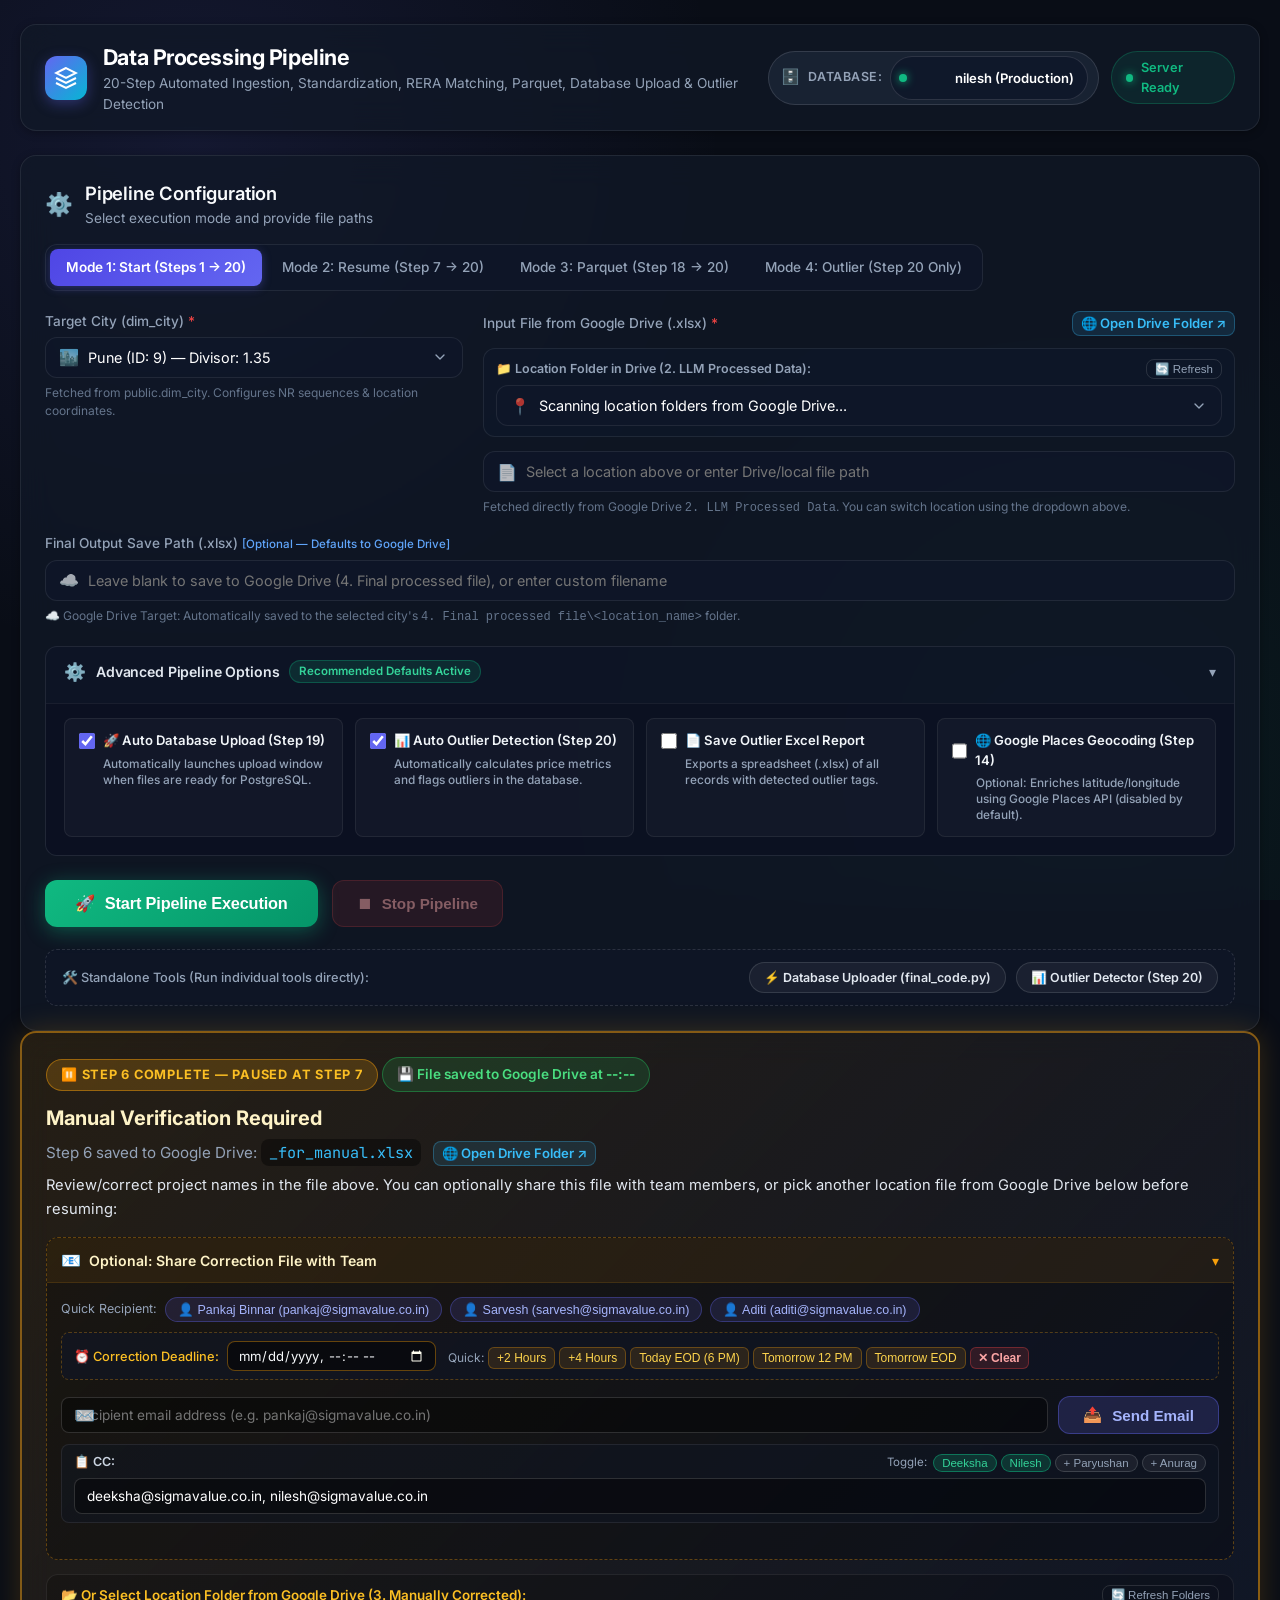
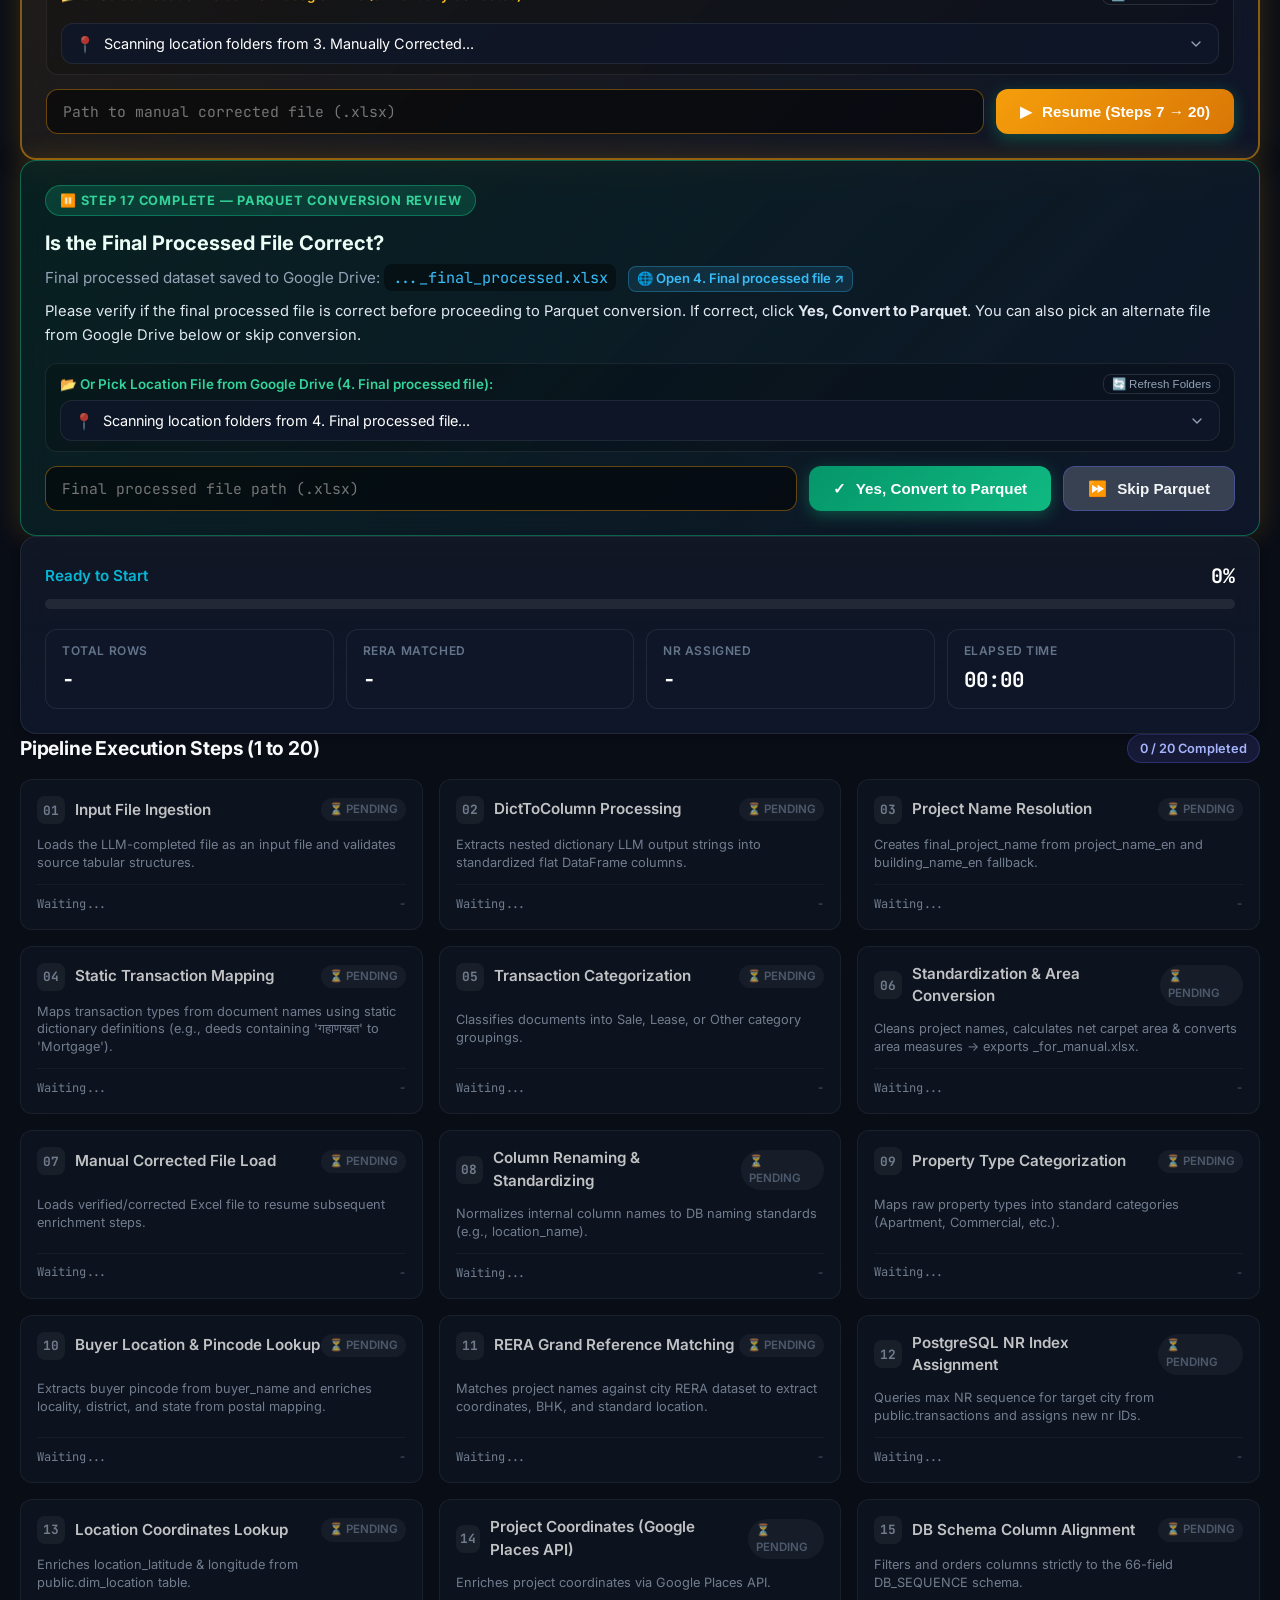
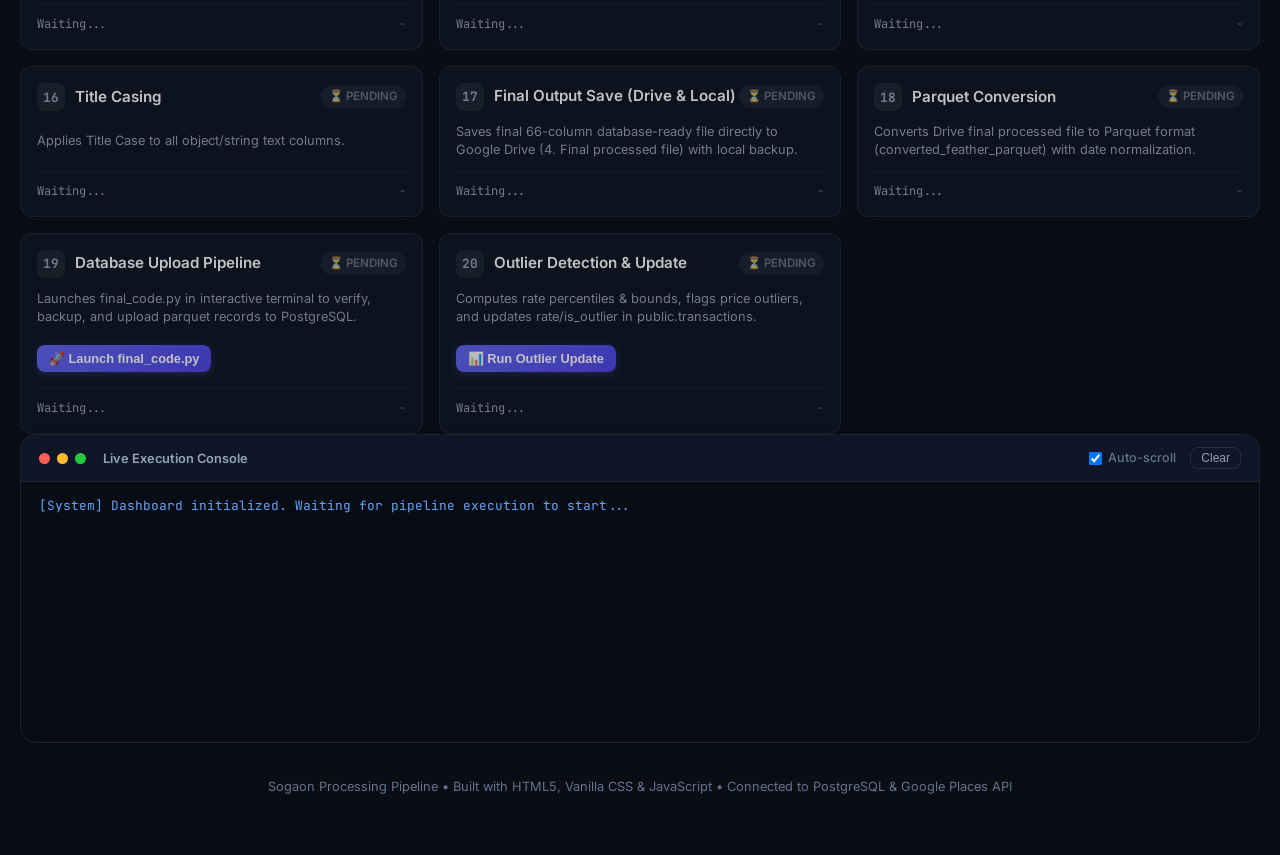
==== Processing/web/index.html @ 8910aebf "updated on 06-10-2026" ====
<!DOCTYPE html>
<html lang="en">

<head>
  <meta charset="UTF-8">
  <meta name="viewport" content="width=device-width, initial-scale=1.0">
  <title>Data Processing Pipeline Dashboard | Sogaon Real Estate</title>
  <link rel="preconnect" href="https://fonts.googleapis.com">
  <link rel="preconnect" href="https://fonts.gstatic.com" crossorigin>
  <link
    href="https://fonts.googleapis.com/css2?family=Inter:wght@300;400;500;600;700;800&family=JetBrains+Mono:wght@400;500;600&display=swap"
    rel="stylesheet">
  <link rel="stylesheet" href="style.css">
</head>

<body>
  <div class="app-container">
    <!-- TOP HEADER -->
    <header class="app-header">
      <div class="header-brand">
        <div class="brand-logo">
          <svg width="24" height="24" viewBox="0 0 24 24" fill="none" stroke="currentColor" stroke-width="2">
            <polygon points="12 2 2 7 12 12 22 7 12 2"></polygon>
            <polyline points="2 17 12 22 22 17"></polyline>
            <polyline points="2 12 12 17 22 12"></polyline>
          </svg>
        </div>
        <div>
          <h1 class="brand-title">Data Processing Pipeline</h1>
          <p class="brand-subtitle">20-Step Automated Ingestion, Standardization, RERA Matching, Parquet, Database
            Upload & Outlier Detection</p>
        </div>
      </div>
      <div class="header-status">
        <div class="db-selector-card" id="db-selector-wrapper">
          <span class="db-icon">🗄️</span>
          <label for="db-select" class="db-label">Database:</label>
          <div class="db-select-pill">
            <span class="db-status-dot prod" id="db-dot"></span>
            <select id="db-select" class="db-dropdown" title="Select PostgreSQL Target Database">
              <option value="nilesh" selected>nilesh (Production)</option>
              <option value="test">test (Staging)</option>
              <option value="__custom__">+ Custom Database...</option>
            </select>
          </div>
        </div>
        <div class="status-indicator online" id="server-status">
          <span class="status-dot"></span>
          <span class="status-text">Server Ready</span>
        </div>
      </div>
    </header>

    <!-- MAIN DASHBOARD CONTENT -->
    <main class="dashboard-main">
      <!-- CONFIGURATION SECTION -->
      <section class="card config-card">
        <div class="card-header">
          <div class="card-title-group">
            <span class="card-icon">⚙️</span>
            <div>
              <h2 class="card-title">Pipeline Configuration</h2>
              <p class="card-desc">Select execution mode and provide file paths</p>
            </div>
          </div>
          <div class="mode-switch-group">
            <label class="mode-pill active" id="mode1-label">
              <input type="radio" name="pipeline-mode" value="1" checked id="mode1-radio">
              <span>Mode 1: Start (Steps 1 → 20)</span>
            </label>
            <label class="mode-pill" id="mode2-label">
              <input type="radio" name="pipeline-mode" value="2" id="mode2-radio">
              <span>Mode 2: Resume (Step 7 → 20)</span>
            </label>
            <label class="mode-pill" id="mode3-label">
              <input type="radio" name="pipeline-mode" value="3" id="mode3-radio">
              <span>Mode 3: Parquet (Step 18 → 20)</span>
            </label>
            <label class="mode-pill" id="mode4-label">
              <input type="radio" name="pipeline-mode" value="4" id="mode4-radio">
              <span>Mode 4: Outlier (Step 20 Only)</span>
            </label>
          </div>
        </div>

        <form id="pipeline-form" class="config-grid">
          <!-- Target City (dim_city) - Placed on the Left Side -->
          <div class="form-group" id="target-city-group">
            <div class="label-with-badge">
              <label for="city-id">Target City (dim_city) <span class="req">*</span></label>
              <span class="badge-autodetect hidden" id="city-detect-badge">✨ Auto-detected</span>
            </div>
            <div class="input-with-icon">
              <span class="input-icon">🏙️</span>
              <select id="city-id" required>
                <optgroup label="Supported Cities (Google Drive & Custom Divisors)">
                  <option value="9" selected>Pune (ID: 9) — Divisor: 1.35</option>
                  <option value="8">Mumbai (ID: 8) — Divisor: 1.45</option>
                  <option value="12">Thane (ID: 12) — Divisor: 1.40</option>
                </optgroup>
                <optgroup label="Other Database Cities (dim_city)">
                  <option value="15">Dubai (ID: 15)</option>
                  <option value="2">Ahmedabad (ID: 2)</option>
                  <option value="3">Banglore (ID: 3)</option>
                  <option value="6">Hyderabad (ID: 6)</option>
                  <option value="5">Ghaziabad (ID: 5)</option>
                  <option value="7">Medchal_Malkajgiri (ID: 7)</option>
                  <option value="10">Rangareddy (ID: 10)</option>
                  <option value="11">Sangareddy (ID: 11)</option>
                  <option value="13">Yadadri_Bhuvanagiri (ID: 13)</option>
                  <option value="1">Abu_Dhabi (ID: 1)</option>
                </optgroup>
              </select>
            </div>
            <small class="form-hint">Fetched from public.dim_city. Configures NR sequences & location
              coordinates.</small>
          </div>

          <!-- Mode 1 Input -->
          <div class="form-group" id="input-file-group">
            <div class="label-with-badge">
              <label for="input-file-path">Input File from Google Drive (.xlsx) <span class="req">*</span></label>
              <a href="https://drive.google.com/drive/folders/1i-dPwAQce86kR552YF03XcvLHsOoDjb-?usp=drive_link"
                target="_blank" class="drive-external-link" title="Open Google Drive Folder">🌐 Open Drive Folder ↗</a>
            </div>

            <!-- Quick pick location from Drive -->
            <div class="drive-picker-container" id="input-drive-picker-container">
              <div class="drive-picker-header">
                <span class="picker-label">📁 Location Folder in Drive (2. LLM Processed Data):</span>
                <button type="button" class="picker-refresh-btn" id="btn-refresh-input-locs"
                  title="Refresh Drive Folders">🔄 Refresh</button>
              </div>
              <div class="input-with-icon">
                <span class="input-icon">📍</span>
                <select id="drive-input-location-select">
                  <option value="" disabled selected>Scanning location folders from Google Drive...</option>
                </select>
              </div>
            </div>

            <div class="input-with-icon" style="margin-top: 8px;">
              <span class="input-icon">📄</span>
              <input type="text" id="input-file-path"
                placeholder="Select a location above or enter Drive/local file path" required autocomplete="off">
            </div>
            <small class="form-hint">Fetched directly from Google Drive <code>2. LLM Processed Data</code>. You can
              switch location using the dropdown above.</small>
          </div>

          <!-- DUBAI WORKFLOW CARD (Visible when Dubai [ID: 15] is selected) -->
          <div class="form-group full-width hidden" id="dubai-workflow-card"
            style="background: rgba(14, 165, 233, 0.08); border: 1px solid rgba(14, 165, 233, 0.3); border-radius: var(--radius-md); padding: 18px 20px;">
            <div
              style="display: flex; justify-content: space-between; align-items: flex-start; flex-wrap: wrap; gap: 10px; margin-bottom: 14px;">
              <div>
                <h3
                  style="font-size: 1.05rem; font-weight: 700; color: #38bdf8; display: flex; align-items: center; gap: 8px; margin-bottom: 4px;">
                  <span>🏙️</span> Dubai Land Department (DLD) 2-Step Workflow
                </h3>
                <p style="font-size: 0.84rem; color: #94a3b8; line-height: 1.45;">
                  Automates transaction scraping from the Dubai Land Department open portal followed by end-to-end
                  processing & coordinate enrichment.
                </p>
              </div>
              <a href="https://drive.google.com/drive/folders/1q-rgFMUS5gyZq9ngoIozgzDwb-cSguim?usp=drive_link"
                target="_blank" class="drive-external-link"
                style="font-size: 0.8rem; padding: 6px 12px; background: rgba(14, 165, 233, 0.18);"
                title="Open Dubai Google Drive">
                🌐 Open Dubai Drive Folder ↗
              </a>
            </div>

            <!-- Dubai 2-Step Execution Options -->
            <div
              style="display: grid; grid-template-columns: repeat(auto-fit, minmax(280px, 1fr)); gap: 14px; margin-bottom: 10px;">
              <!-- Step 1 Config Box -->
              <div
                style="background: rgba(15, 23, 42, 0.7); border: 1px solid rgba(56, 189, 248, 0.25); border-radius: var(--radius-sm); padding: 14px;">
                <div style="display: flex; justify-content: space-between; align-items: center; margin-bottom: 10px;">
                  <span style="font-weight: 600; color: #e0f2fe; font-size: 0.9rem;">📥 Step 1: Scraping
                    (dubai_scraper.py)</span>
                  <label class="checkbox-pill" style="padding: 2px 8px; font-size: 0.75rem;">
                    <input type="checkbox" id="dubai-run-scraping" checked>
                    <span>Enable</span>
                  </label>
                </div>
                <div style="display: grid; grid-template-columns: 1fr 1fr; gap: 10px;">
                  <div>
                    <label style="font-size: 0.78rem; color: #94a3b8; margin-bottom: 4px; display: block;">From
                      Date:</label>
                    <input type="text" id="dubai-from-date" placeholder="DD/MM/YYYY"
                      style="padding: 8px 10px; font-size: 0.84rem; background: rgba(30, 41, 59, 0.9); border: 1px solid #334155; border-radius: 4px; color: #fff; width: 100%;">
                    <small style="font-size: 0.7rem; color: #38bdf8;">Auto-detected from DB</small>
                  </div>
                  <div>
                    <label style="font-size: 0.78rem; color: #94a3b8; margin-bottom: 4px; display: block;">To
                      Date:</label>
                    <input type="text" id="dubai-to-date" placeholder="DD/MM/YYYY"
                      style="padding: 8px 10px; font-size: 0.84rem; background: rgba(30, 41, 59, 0.9); border: 1px solid #334155; border-radius: 4px; color: #fff; width: 100%;">
                    <small style="font-size: 0.7rem; color: #94a3b8;">Defaults to Yesterday</small>
                  </div>
                </div>
                <small style="display: block; margin-top: 8px; font-size: 0.75rem; color: #64748b;">
                  Uploads raw CSV directly to <code>1. Download Files(Row)</code>
                </small>
              </div>

              <!-- Step 2 Config Box -->
              <div
                style="background: rgba(15, 23, 42, 0.7); border: 1px solid rgba(56, 189, 248, 0.25); border-radius: var(--radius-sm); padding: 14px;">
                <div style="display: flex; justify-content: space-between; align-items: center; margin-bottom: 10px;">
                  <span style="font-weight: 600; color: #e0f2fe; font-size: 0.9rem;">⚙️ Step 2: Processing
                    (dld_pipeline.py)</span>
                  <label class="checkbox-pill" style="padding: 2px 8px; font-size: 0.75rem;">
                    <input type="checkbox" id="dubai-run-processing" checked>
                    <span>Enable</span>
                  </label>
                </div>
                <div>
                  <label style="font-size: 0.78rem; color: #94a3b8; margin-bottom: 4px; display: block;">Raw CSV Input
                    File:</label>
                  <input type="text" id="dubai-custom-csv" placeholder="[Auto: latest file in 1. Download Files(Row)]"
                    style="padding: 8px 10px; font-size: 0.84rem; background: rgba(30, 41, 59, 0.9); border: 1px solid #334155; border-radius: 4px; color: #fff; width: 100%;">
                </div>
                <div
                  style="display: flex; justify-content: space-between; align-items: center; margin-top: 8px; flex-wrap: wrap; gap: 6px;">
                  <small style="font-size: 0.75rem; color: #64748b;">
                    Saves processed Excel to <code>2.Processed Files</code>
                  </small>
                  <label class="checkbox-pill" style="padding: 2px 8px; font-size: 0.72rem;"
                    title="Query Google Places API for missing project coordinates">
                    <input type="checkbox" id="dubai-include-geocoding" checked>
                    <span>📍 Google Places Coordinates</span>
                  </label>
                </div>
              </div>
            </div>

            <!-- Dubai Quick Parquet Mode Switch Banner -->
            <div style="background: rgba(56, 189, 248, 0.1); border: 1px dashed rgba(56, 189, 248, 0.4); border-radius: var(--radius-sm); padding: 10px 14px; margin-top: 10px; display: flex; justify-content: space-between; align-items: center; flex-wrap: wrap; gap: 8px;">
              <span style="font-size: 0.8rem; color: #bae6fd;">
                ⚡ Already have a processed Excel file in <code>2.Processed Files</code>? Convert directly to Parquet:
              </span>
              <button type="button" id="btn-dubai-quick-parquet" style="background: linear-gradient(135deg, #0284c7, #0369a1); border: none; color: #fff; font-size: 0.78rem; font-weight: 600; padding: 5px 12px; border-radius: 4px; cursor: pointer;">
                ⚡ Switch to Mode 3: Parquet Conversion
              </button>
            </div>
          </div>

          <!-- Mode 2 Input (Hidden initially) -->
          <div class="form-group hidden" id="manual-file-group">
            <div class="label-with-badge">
              <label for="manual-file-path">Manual Corrected Excel File (.xlsx) <span class="req">*</span></label>
              <span class="badge-drive" title="Connected to Google Drive Desktop Sync">☁️ Drive Synced (3. Manually
                Corrected)</span>
            </div>

            <!-- Quick pick location from Drive for Mode 2 -->
            <div class="drive-picker-container" id="manual-drive-picker-container">
              <div class="drive-picker-header">
                <span class="picker-label">📁 Pick Location from Google Drive (3. Manually Corrected):</span>
                <button type="button" class="picker-refresh-btn" id="btn-refresh-manual-locs"
                  title="Refresh Drive Folders">🔄 Refresh</button>
              </div>
              <div class="input-with-icon">
                <span class="input-icon">📍</span>
                <select id="drive-manual-location-select">
                  <option value="" disabled selected>Scanning location folders from Drive...</option>
                </select>
              </div>
            </div>

            <div class="input-with-icon" style="margin-top: 8px;">
              <span class="input-icon">📑</span>
              <input type="text" id="manual-file-path"
                placeholder="Select a location above or enter manual corrected file path">
            </div>
            <small class="form-hint">Resume processing after manual project name verification.</small>
          </div>

          <!-- Mode 3 Input (Hidden initially) -->
          <div class="form-group hidden" id="final-file-group">
            <div class="label-with-badge">
              <label for="final-file-path">Final Processed Excel File (.xlsx) <span class="req">*</span></label>
              <span class="badge-drive" title="Connected to Google Drive Desktop Sync">☁️ Drive Synced (4. Final
                processed file)</span>
            </div>

            <!-- Quick pick location from Drive for Mode 3 -->
            <div class="drive-picker-container" id="final-drive-picker-container">
              <div class="drive-picker-header">
                <span class="picker-label">📁 Pick Location from Google Drive:</span>
                <button type="button" class="picker-refresh-btn" id="btn-refresh-final-locs"
                  title="Refresh Drive Folders">🔄 Refresh</button>
              </div>
              <div class="input-with-icon">
                <span class="input-icon">📍</span>
                <select id="drive-final-location-select">
                  <option value="" disabled selected>Scanning location folders from Drive...</option>
                </select>
              </div>
            </div>

            <div class="input-with-icon" style="margin-top: 8px;">
              <span class="input-icon">📊</span>
              <input type="text" id="final-file-path"
                placeholder="Select a location above or enter final processed file path">
            </div>
            <small class="form-hint">Direct Parquet conversion on a final processed file from Google Drive.</small>
          </div>

          <!-- MODE 4 OUTLIER-ONLY DEDICATED SECTION (Visible in Mode 4) -->
          <div class="form-group full-width hidden" id="mode4-location-container"
            style="background: rgba(99, 102, 241, 0.08); border: 1px solid rgba(99, 102, 241, 0.25); border-radius: var(--radius-md); padding: 16px 18px;">
            <div
              style="margin-bottom: 12px; display: flex; justify-content: space-between; align-items: flex-start; flex-wrap: wrap; gap: 8px;">
              <div>
                <h3 style="font-size: 0.96rem; font-weight: 600; color: #a5b4fc; margin-bottom: 4px;">
                  📊 Outlier Detection & Database Update (Step 20)
                </h3>
                <p style="font-size: 0.8rem; color: #94a3b8; line-height: 1.4;">
                  Calculates price percentiles and updates <code>rate</code>, <code>is_outlier</code>, and
                  <code>outlier_type</code> in PostgreSQL.
                </p>
              </div>
              <div id="outlier-city-badge" class="badge-drive"
                style="font-size: 0.78rem; padding: 4px 12px; background: rgba(99, 102, 241, 0.18);">
                🏙️ <span id="outlier-city-badge-text">City: Mumbai</span>
              </div>
            </div>

            <div style="display: flex; flex-direction: column; gap: 10px;">
              <div class="label-with-badge"
                style="display: flex; justify-content: space-between; align-items: center; flex-wrap: wrap; gap: 8px;">
                <label style="color: #e2e8f0; font-weight: 600; font-size: 0.92rem; margin: 0;">📍 Select Location to
                  Process:</label>
                <label class="checkbox-pill">
                  <input type="checkbox" id="mode4-all-locations" checked>
                  <span>Run for ALL locations in city (Recommended)</span>
                </label>
              </div>

              <!-- Location Dropdown Selector -->
              <div class="input-with-icon">
                <span class="input-icon">📍</span>
                <select id="outlier-location-select" style="background: rgba(15, 23, 42, 0.9); color: #fff;">
                  <option value="" selected>🌐 ALL Locations (Whole City)</option>
                </select>
              </div>

              <!-- Quick Clickable Location Chips -->
              <div id="outlier-chips-wrapper" style="margin-top: 2px;">
                <div style="display: flex; justify-content: space-between; align-items: center; margin-bottom: 6px;">
                  <span style="font-size: 0.76rem; color: #94a3b8; font-weight: 500;">⚡ Quick-Select Updated
                    Location:</span>
                  <button type="button" class="picker-refresh-btn" id="btn-refresh-outlier-locs"
                    title="Refresh locations from Google Drive folders" style="font-size: 0.72rem; padding: 2px 8px;">🔄
                    Refresh Locations</button>
                </div>
                <div class="outlier-chips-row" id="outlier-chips-row">
                  <!-- Dynamically populated chips -->
                </div>
              </div>

              <!-- Specific Location Text Input -->
              <div style="margin-top: 4px;">
                <input type="text" id="mode4-location-input"
                  placeholder="e.g. Andheri, Baner, Wakad (click a chip above or type custom location)" disabled
                  style="padding: 9px 14px;">
              </div>
              <small class="form-hint" style="color: #94a3b8;">Choose a location from the dropdown/chips above or leave
                'ALL' checked for the entire city.</small>
            </div>
          </div>

          <!-- Output Path (Optional) -->
          <div class="form-group full-width" id="output-path-group">
            <label for="output-path">Final Output Save Path (.xlsx) <span class="badge-optional"
                style="color: #60a5fa; font-weight: 500; font-size: 0.85em;">[Optional — Defaults to Google
                Drive]</span></label>
            <div class="input-with-icon">
              <span class="input-icon">☁️</span>
              <input type="text" id="output-path"
                placeholder="Leave blank to save to Google Drive (4. Final processed file), or enter custom filename">
            </div>
            <small class="form-hint" id="drive-target-hint">☁️ Google Drive Target: Automatically saved to the selected
              city's <code>4. Final processed file\&lt;location_name&gt;</code> folder.</small>
          </div>

          <!-- ADVANCED PIPELINE OPTIONS (COLLAPSIBLE ACCORDION FOR CLEAN UI) -->
          <div class="form-group full-width advanced-settings-wrapper" id="advanced-settings-wrapper">
            <div class="advanced-settings-toggle" id="toggle-advanced-settings">
              <div class="advanced-toggle-left">
                <span class="adv-icon">⚙️</span>
                <span class="adv-title">Advanced Pipeline Options</span>
                <span class="adv-badge">Recommended Defaults Active</span>
              </div>
              <span class="adv-arrow" id="adv-arrow">▾</span>
            </div>

            <div class="advanced-settings-body hidden" id="advanced-settings-body">
              <div class="adv-options-grid">
                <!-- Option 1: Step 19 Auto Database Upload -->
                <label class="adv-card">
                  <div class="adv-card-header">
                    <input type="checkbox" id="auto-upload" checked>
                    <span class="adv-card-title">🚀 Auto Database Upload (Step 19)</span>
                  </div>
                  <span class="adv-card-desc">Automatically launches upload window when files are ready for
                    PostgreSQL.</span>
                </label>

                <!-- Option 2: Step 20 Auto Outlier Detection -->
                <label class="adv-card">
                  <div class="adv-card-header">
                    <input type="checkbox" id="auto-outlier" checked>
                    <span class="adv-card-title">📊 Auto Outlier Detection (Step 20)</span>
                  </div>
                  <span class="adv-card-desc">Automatically calculates price metrics and flags outliers in the
                    database.</span>
                </label>

                <!-- Option 3: Export Outlier Excel Report -->
                <label class="adv-card">
                  <div class="adv-card-header">
                    <input type="checkbox" id="save-outlier-report">
                    <span class="adv-card-title">📄 Save Outlier Excel Report</span>
                  </div>
                  <span class="adv-card-desc">Exports a spreadsheet (.xlsx) of all records with detected outlier
                    tags.</span>
                </label>

                <!-- Option 4: Step 14 Geocoding -->
                <label class="adv-card">
                  <div class="adv-card-header">
                    <input type="checkbox" id="include-geocoding">
                    <span class="adv-card-title">🌐 Google Places Geocoding (Step 14)</span>
                  </div>
                  <span class="adv-card-desc">Optional: Enriches latitude/longitude using Google Places API (disabled by
                    default).</span>
                </label>
              </div>
            </div>
          </div>

          <!-- PRIMARY ACTION BUTTONS -->
          <div class="form-actions full-width">
            <button type="submit" id="btn-run" class="btn btn-primary btn-run-large">
              <span class="btn-icon">🚀</span>
              <span class="btn-text">Start Pipeline Execution</span>
            </button>
            <button type="button" id="btn-stop" class="btn btn-danger hidden" disabled>
              <span class="btn-icon">⏹</span>
              <span class="btn-text">Stop Pipeline</span>
            </button>
          </div>

          <!-- STANDALONE UTILITIES STRIP (RUN INDIVIDUAL TOOLS WITHOUT FULL PIPELINE) -->
          <div class="quick-tools-strip full-width">
            <span class="quick-tools-label">🛠️ Standalone Tools (Run individual tools directly):</span>
            <div class="quick-tools-btns">
              <button type="button" id="btn-launch-upload-manual" class="btn-tool-pill"
                title="Launch database uploader interactive console directly">
                ⚡ Database Uploader (final_code.py)
              </button>
              <button type="button" id="btn-run-outlier-manual" class="btn-tool-pill"
                title="Run outlier detection on database directly">
                📊 Outlier Detector (Step 20)
              </button>
            </div>
          </div>
        </form>
      </section>

      <!-- STEP 7 PAUSE CARD (Appears when Step 6 finishes in Mode 1, or when Mode 2 is selected) -->
      <section class="card pause-card hidden" id="pause-card">
        <div class="pause-content">
          <div class="pause-badge" id="pause-card-badge">⏸️ Step 6 Complete — Paused at Step 7</div>
          <div class="save-confirmation-pill" id="pause-save-status"
            style="display: inline-flex; align-items: center; gap: 8px; background: rgba(34, 197, 94, 0.15); border: 1px solid rgba(34, 197, 94, 0.4); color: #4ade80; padding: 6px 14px; border-radius: 9999px; font-size: 0.85rem; font-weight: 600; margin-bottom: 10px;">
            <span>💾 File saved to Google Drive at <strong id="pause-save-time">--:--</strong></span>
          </div>
          <h3 class="pause-title" id="pause-card-title">Manual Verification Required</h3>
          <p class="pause-desc" id="pause-card-desc">
            Step 6 saved to Google Drive: <code id="pause-v1-path">_for_manual.xlsx</code>
            <a href="https://drive.google.com/drive/folders/1oQ3JQ_v9shWZQlW4JYDpLPXKFOEdAqRW?usp=drive_link"
              target="_blank" class="drive-external-link" id="pause-drive-link" title="Open Google Drive Folder">🌐 Open
              Drive Folder ↗</a>
          </p>
          <p class="pause-instructions" id="pause-card-instructions">
            Review/correct project names in the file above. You can optionally share this file with team members, or
            pick another location file from Google Drive below before resuming:
          </p>

          <!-- Optional Share Section -->
          <div class="pause-share-section">
            <div class="share-header-toggle" id="toggle-share-panel">
              <span class="share-icon">📧</span>
              <span class="share-toggle-title">Optional: Share Correction File with Team</span>
              <span class="share-toggle-arrow" id="share-arrow">▾</span>
            </div>
            <div class="share-panel hidden" id="share-panel">
              <div class="quick-contacts-row">
                <span class="contact-label">Quick Recipient:</span>
                <button type="button" class="contact-pill" data-email="pankaj@sigmavalue.co.in">
                  👤 Pankaj Binnar (pankaj@sigmavalue.co.in)
                </button>
                <button type="button" class="contact-pill" data-email="sarvesh@sigmavalue.co.in">
                  👤 Sarvesh (sarvesh@sigmavalue.co.in)
                </button>
                <button type="button" class="contact-pill" data-email="aditi@sigmavalue.co.in">
                  👤 Aditi (aditi@sigmavalue.co.in)
                </button>
              </div>

              <!-- Calendar & Clock Deadline Picker -->
              <div class="share-deadline-row">
                <div class="deadline-input-group">
                  <label for="share-email-deadline" class="deadline-label">
                    ⏰ Correction Deadline:
                  </label>
                  <input type="datetime-local" id="share-email-deadline" class="deadline-input">
                </div>
                <div class="deadline-presets">
                  <span class="preset-label">Quick:</span>
                  <button type="button" class="deadline-preset-btn" data-hours="2">+2 Hours</button>
                  <button type="button" class="deadline-preset-btn" data-hours="4">+4 Hours</button>
                  <button type="button" class="deadline-preset-btn" data-preset="today-eod">Today EOD (6 PM)</button>
                  <button type="button" class="deadline-preset-btn" data-preset="tomorrow-12pm">Tomorrow 12 PM</button>
                  <button type="button" class="deadline-preset-btn" data-preset="tomorrow-eod">Tomorrow EOD</button>
                  <button type="button" class="deadline-preset-btn clear-btn" id="btn-clear-deadline">✕ Clear</button>
                </div>
              </div>

              <div class="share-input-row" style="margin-top: 6px;">
                <div class="input-with-icon" style="flex: 1;">
                  <span class="input-icon">✉️</span>
                  <input type="text" id="share-email-recipients"
                    placeholder="Recipient email address (e.g. pankaj@sigmavalue.co.in)">
                </div>
                <button type="button" id="btn-send-share-email" class="btn btn-secondary"
                  style="align-self: flex-end; height: 38px;">
                  <span class="btn-icon">📤</span>
                  <span class="btn-text">Send Email</span>
                </button>
              </div>

              <!-- CC Recipients -->
              <div class="share-input-row share-cc-container" style="display: flex; flex-direction: column; gap: 6px;">
                <div
                  style="display: flex; justify-content: space-between; align-items: center; flex-wrap: wrap; gap: 6px;">
                  <label for="share-email-cc" style="font-size: 0.78rem; font-weight: 600; color: #cbd5e1;">
                    📋 CC:
                  </label>
                  <div class="cc-quick-pills" style="display: flex; gap: 4px; align-items: center; flex-wrap: wrap;">
                    <span style="font-size: 0.72rem; color: #94a3b8; margin-right: 2px;">Toggle:</span>
                    <button type="button" class="contact-pill cc-pill active"
                      data-cc="deeksha@sigmavalue.co.in">Deeksha</button>
                    <button type="button" class="contact-pill cc-pill active"
                      data-cc="nilesh@sigmavalue.co.in">Nilesh</button>
                    <button type="button" class="contact-pill cc-pill" data-cc="paryushan@sigmavalue.co.in">+
                      Paryushan</button>
                    <button type="button" class="contact-pill cc-pill" data-cc="anurag@sigmavalue.co.in">+
                      Anurag</button>
                  </div>
                </div>
                <input type="text" id="share-email-cc" value="deeksha@sigmavalue.co.in, nilesh@sigmavalue.co.in"
                  placeholder="CC email addresses (comma separated)">
              </div>

              <div id="share-status-msg" class="share-status-msg hidden"></div>
            </div>
          </div>

          <!-- Location selection from 3. Manually Corrected -->
          <div class="pause-location-selector" style="margin-top: 14px;">
            <div class="drive-picker-header">
              <span class="picker-label" style="color: #fbbf24; font-size: 0.84rem;">📂 Or Select Location Folder from
                Google Drive (3. Manually Corrected):</span>
              <button type="button" class="picker-refresh-btn" id="btn-refresh-pause-locs"
                title="Refresh Drive Folders">🔄 Refresh Folders</button>
            </div>

            <!-- Quick folder chips / buttons -->
            <div class="pause-location-chips" id="pause-location-chips">
              <!-- Dynamically populated with location folders: e.g. Mohmadwadi, etc. -->
            </div>

            <div class="input-with-icon" style="margin-top: 6px;">
              <span class="input-icon">📍</span>
              <select id="pause-location-select">
                <option value="">Scanning location folders from 3. Manually Corrected...</option>
              </select>
            </div>
          </div>

          <!-- File path input & Resume button -->
          <div class="pause-input-row" style="margin-top: 14px;">
            <input type="text" id="resume-file-path" placeholder="Path to manual corrected file (.xlsx)">
            <button type="button" id="btn-resume" class="btn btn-primary">
              <span class="btn-icon">▶</span>
              <span class="btn-text">Resume (Steps 7 → 20)</span>
            </button>
          </div>
        </div>
      </section>

      <!-- STEP 18 PARQUET VERIFICATION PAUSE CARD (Appears before Step 18, or when Mode 3 is selected) -->
      <section class="card pause-card parquet-pause-card hidden" id="parquet-pause-card">
        <div class="pause-content">
          <div class="pause-badge" id="parquet-card-badge"
            style="background: rgba(16, 185, 129, 0.2); color: #34d399; border-color: rgba(16, 185, 129, 0.45);">
            ⏸️ Step 17 Complete — Parquet Conversion Review
          </div>
          <h3 class="pause-title" id="parquet-card-title" style="color: #ecfdf5;">Is the Final Processed File Correct?
          </h3>
          <p class="pause-desc" id="parquet-card-desc">
            Final processed dataset saved to Google Drive:
            <code id="parquet-verify-path">..._final_processed.xlsx</code>
            <a href="https://drive.google.com/drive/folders/1Fxf1yTUo4FZWRHjm_XrpA7jq93kG7diO?usp=drive_link"
              target="_blank" class="drive-external-link" id="parquet-verify-drive-link"
              title="Open Google Drive Folder">🌐 Open 4. Final processed file ↗</a>
          </p>
          <p class="pause-instructions" id="parquet-card-instructions">
            Please verify if the final processed file is correct before proceeding to Parquet conversion. If correct,
            click <strong>Yes, Convert to Parquet</strong>. You can also pick an alternate file from Google Drive below
            or skip conversion.
          </p>

          <!-- Location selection from 4. Final processed file -->
          <div class="pause-location-selector" style="margin-top: 10px;">
            <div class="drive-picker-header">
              <span class="picker-label" style="color: #34d399; font-size: 0.84rem;">📂 Or Pick Location File from
                Google Drive (4. Final processed file):</span>
              <button type="button" class="picker-refresh-btn" id="btn-refresh-parquet-locs"
                title="Refresh Drive Folders">🔄 Refresh Folders</button>
            </div>

            <div class="input-with-icon" style="margin-top: 6px;">
              <span class="input-icon">📍</span>
              <select id="parquet-verify-location-select">
                <option value="">Scanning location folders from 4. Final processed file...</option>
              </select>
            </div>
          </div>

          <!-- File path input & Action buttons -->
          <div class="pause-input-row" style="margin-top: 14px;">
            <input type="text" id="parquet-confirm-file-path" placeholder="Final processed file path (.xlsx)">
            <button type="button" id="btn-confirm-parquet" class="btn btn-primary"
              style="background: linear-gradient(135deg, #059669, #10b981); border: none; font-weight: 600;">
              <span class="btn-icon">✓</span>
              <span class="btn-text">Yes, Convert to Parquet</span>
            </button>
            <button type="button" id="btn-skip-parquet" class="btn btn-secondary"
              style="background: #374151; color: #f3f4f6;">
              <span class="btn-icon">⏩</span>
              <span class="btn-text">Skip Parquet</span>
            </button>
          </div>
        </div>
      </section>

      <!-- LIVE PROGRESS & METRICS BANNER -->
      <section class="card progress-banner">
        <div class="progress-info">
          <div class="progress-label-group">
            <span class="current-step-label" id="current-step-text">Ready to Start</span>
            <span class="progress-percent" id="progress-percent">0%</span>
          </div>
          <div class="progress-track">
            <div class="progress-fill" id="progress-bar" style="width: 0%;"></div>
          </div>
        </div>

        <div class="metrics-strip">
          <div class="metric-card">
            <span class="metric-label">Total Rows</span>
            <span class="metric-val" id="metric-rows">-</span>
          </div>
          <div class="metric-card">
            <span class="metric-label">RERA Matched</span>
            <span class="metric-val" id="metric-rera">-</span>
          </div>
          <div class="metric-card">
            <span class="metric-label">NR Assigned</span>
            <span class="metric-val" id="metric-nr">-</span>
          </div>
          <div class="metric-card">
            <span class="metric-label">Elapsed Time</span>
            <span class="metric-val" id="metric-time">00:00</span>
          </div>
        </div>
      </section>

      <!-- 20-STEP PIPELINE VISUALIZATION GRID -->
      <section class="steps-section">
        <div class="section-title-bar">
          <h2 class="section-title" id="steps-section-title">Pipeline Execution Steps (1 to 20)</h2>
          <span class="steps-count-badge" id="steps-status-summary">0 / 20 Completed</span>
        </div>

        <div class="steps-grid" id="steps-grid">
          <!-- Step cards injected dynamically via app.js -->
        </div>
      </section>

      <!-- LIVE TERMINAL CONSOLE -->
      <section class="card console-card">
        <div class="console-header">
          <div class="console-dots">
            <span class="dot red"></span>
            <span class="dot yellow"></span>
            <span class="dot green"></span>
            <span class="console-title">Live Execution Console</span>
          </div>
          <div class="console-tools">
            <label class="autoscroll-toggle">
              <input type="checkbox" id="autoscroll-cb" checked>
              <span>Auto-scroll</span>
            </label>
            <button class="btn-clear" id="btn-clear-console">Clear</button>
          </div>
        </div>
        <div class="console-body" id="console-output">
          <div class="console-line info">[System] Dashboard initialized. Waiting for pipeline execution to start...
          </div>
        </div>
      </section>
    </main>

    <!-- FOOTER -->
    <footer class="app-footer">
      <p>Sogaon Processing Pipeline • Built with HTML5, Vanilla CSS & JavaScript • Connected to PostgreSQL & Google
        Places API</p>
    </footer>
  </div>

  <script src="app.js"></script>
</body>

</html>
---- Processing/web/style.css ----
/* =========================================================
   SOGAON DATA PROCESSING PIPELINE - DESIGN SYSTEM
   Theme: Modern Slate & Electric Emerald Glassmorphism
   Typography: Inter & JetBrains Mono
   ========================================================= */

:root {
  --bg-primary: #090d16;
  --bg-secondary: #0f172a;
  --bg-card: rgba(17, 24, 39, 0.75);
  --bg-card-hover: rgba(30, 41, 59, 0.85);
  --border-color: rgba(255, 255, 255, 0.08);
  --border-focus: rgba(99, 102, 241, 0.5);

  --text-main: #f8fafc;
  --text-muted: #94a3b8;
  --text-dim: #64748b;

  --accent-primary: #6366f1;
  --accent-primary-hover: #4f46e5;
  --accent-success: #10b981;
  --accent-success-glow: rgba(16, 185, 129, 0.25);
  --accent-running: #06b6d4;
  --accent-running-glow: rgba(6, 182, 212, 0.3);
  --accent-warning: #f59e0b;
  --accent-danger: #ef4444;
  --accent-skipped: #475569;

  --radius-sm: 8px;
  --radius-md: 12px;
  --radius-lg: 16px;
  --radius-xl: 20px;

  --shadow-sm: 0 2px 8px rgba(0, 0, 0, 0.3);
  --shadow-md: 0 8px 24px rgba(0, 0, 0, 0.4);
  --shadow-glow: 0 0 24px rgba(99, 102, 241, 0.2);

  --font-sans: 'Inter', -apple-system, BlinkMacSystemFont, 'Segoe UI', Roboto, sans-serif;
  --font-mono: 'JetBrains Mono', 'Fira Code', monospace;
}

* {
  margin: 0;
  padding: 0;
  box-sizing: border-box;
}

body {
  font-family: var(--font-sans);
  background-color: var(--bg-primary);
  background-image:
    radial-gradient(circle at 15% 15%, rgba(99, 102, 241, 0.12) 0%, transparent 40%),
    radial-gradient(circle at 85% 85%, rgba(16, 185, 129, 0.08) 0%, transparent 40%);
  background-attachment: fixed;
  color: var(--text-main);
  line-height: 1.5;
  min-height: 100vh;
  -webkit-font-smoothing: antialiased;
}

.app-container {
  max-width: 1360px;
  margin: 0 auto;
  padding: 24px 20px 60px;
  display: flex;
  flex-direction: column;
  gap: 24px;
}

/* =========================================================
   HEADER
   ========================================================= */
.app-header {
  display: flex;
  align-items: center;
  justify-content: space-between;
  padding: 16px 24px;
  background: var(--bg-card);
  backdrop-filter: blur(16px);
  -webkit-backdrop-filter: blur(16px);
  border: 1px solid var(--border-color);
  border-radius: var(--radius-lg);
  box-shadow: var(--shadow-sm);
}

.header-brand {
  display: flex;
  align-items: center;
  gap: 16px;
}

.brand-logo {
  width: 44px;
  height: 44px;
  border-radius: var(--radius-md);
  background: linear-gradient(135deg, #6366f1, #06b6d4);
  display: flex;
  align-items: center;
  justify-content: center;
  color: #fff;
  box-shadow: 0 4px 14px rgba(99, 102, 241, 0.35);
}

.brand-title {
  font-size: 1.35rem;
  font-weight: 700;
  letter-spacing: -0.02em;
  color: #fff;
}

.brand-subtitle {
  font-size: 0.85rem;
  color: var(--text-muted);
}

.header-status {
  display: flex;
  align-items: center;
  gap: 12px;
}

.db-selector-card {
  display: inline-flex;
  align-items: center;
  gap: 8px;
  padding: 4px 10px 4px 12px;
  border-radius: 9999px;
  background: rgba(30, 41, 59, 0.7);
  border: 1px solid rgba(255, 255, 255, 0.12);
  transition: all 0.2s ease;
}

.db-selector-card:hover {
  border-color: rgba(99, 102, 241, 0.4);
  box-shadow: 0 0 12px rgba(99, 102, 241, 0.15);
}

.db-icon {
  font-size: 0.95rem;
}

.db-label {
  font-size: 0.78rem;
  font-weight: 600;
  color: var(--text-muted);
  text-transform: uppercase;
  letter-spacing: 0.04em;
  margin: 0;
}

.db-select-pill {
  display: inline-flex;
  align-items: center;
  gap: 6px;
  background: rgba(15, 23, 42, 0.85);
  border: 1px solid rgba(255, 255, 255, 0.12);
  padding: 2px 8px;
  border-radius: 9999px;
}

.db-status-dot {
  width: 8px;
  height: 8px;
  border-radius: 50%;
  flex-shrink: 0;
  transition: all 0.3s ease;
}

.db-status-dot.prod {
  background: #10b981;
  box-shadow: 0 0 8px #10b981;
}

.db-status-dot.staging {
  background: #f59e0b;
  box-shadow: 0 0 8px #f59e0b;
}

.db-status-dot.custom {
  background: #a855f7;
  box-shadow: 0 0 8px #a855f7;
}

.db-dropdown {
  background: transparent;
  border: none;
  color: #fff;
  font-family: inherit;
  font-size: 0.82rem;
  font-weight: 600;
  cursor: pointer;
  outline: none;
  padding-right: 4px;
}

.db-dropdown option {
  background: #1e293b;
  color: #f1f5f9;
  font-weight: 500;
}

.status-indicator {
  display: inline-flex;
  align-items: center;
  gap: 8px;
  padding: 6px 14px;
  border-radius: 9999px;
  background: rgba(16, 185, 129, 0.1);
  border: 1px solid rgba(16, 185, 129, 0.25);
  font-size: 0.8rem;
  font-weight: 600;
  color: var(--accent-success);
}

.status-dot {
  width: 8px;
  height: 8px;
  border-radius: 50%;
  background: var(--accent-success);
  box-shadow: 0 0 10px var(--accent-success);
  animation: pulse-dot 2s infinite;
}

@keyframes pulse-dot {

  0%,
  100% {
    opacity: 1;
    transform: scale(1);
  }

  50% {
    opacity: 0.4;
    transform: scale(0.85);
  }
}

/* =========================================================
   CARDS GENERAL
   ========================================================= */
.card {
  background: var(--bg-card);
  backdrop-filter: blur(16px);
  -webkit-backdrop-filter: blur(16px);
  border: 1px solid var(--border-color);
  border-radius: var(--radius-lg);
  padding: 24px;
  box-shadow: var(--shadow-sm);
  transition: border-color 0.2s, box-shadow 0.2s;
}

.card:hover {
  border-color: rgba(255, 255, 255, 0.12);
}

.card-header {
  display: flex;
  align-items: center;
  justify-content: space-between;
  margin-bottom: 20px;
  flex-wrap: wrap;
  gap: 16px;
}

.card-title-group {
  display: flex;
  align-items: center;
  gap: 12px;
}

.card-icon {
  font-size: 1.4rem;
}

.card-title {
  font-size: 1.15rem;
  font-weight: 600;
  letter-spacing: -0.01em;
}

.card-desc {
  font-size: 0.85rem;
  color: var(--text-muted);
}

/* =========================================================
   MODE SWITCH PILLS
   ========================================================= */
.mode-switch-group {
  display: flex;
  background: rgba(15, 23, 42, 0.8);
  border: 1px solid var(--border-color);
  border-radius: var(--radius-md);
  padding: 4px;
  gap: 4px;
  flex-wrap: wrap;
}

.mode-pill {
  display: inline-flex;
  align-items: center;
  cursor: pointer;
  padding: 8px 16px;
  border-radius: var(--radius-sm);
  font-size: 0.85rem;
  font-weight: 500;
  color: var(--text-muted);
  transition: all 0.2s ease;
  user-select: none;
}

.mode-pill:hover:not(.active) {
  color: #fff;
  background: rgba(255, 255, 255, 0.06);
}

.mode-pill input {
  display: none;
}

.mode-pill.active {
  background: linear-gradient(135deg, #4f46e5, #6366f1);
  color: #fff;
  font-weight: 600;
  box-shadow: 0 2px 10px rgba(99, 102, 241, 0.35);
}

/* =========================================================
   FORM GRID & INPUTS
   ========================================================= */
.config-grid {
  display: grid;
  grid-template-columns: 1fr 1.8fr;
  gap: 16px 20px;
}

.full-width {
  grid-column: 1 / -1;
}

.form-group {
  display: flex;
  flex-direction: column;
  gap: 6px;
}

.form-group.hidden {
  display: none !important;
}

label {
  font-size: 0.85rem;
  font-weight: 500;
  color: var(--text-muted);
}

.label-with-badge {
  display: flex;
  align-items: center;
  justify-content: space-between;
}

.badge-autodetect {
  display: inline-flex;
  align-items: center;
  gap: 4px;
  padding: 2px 8px;
  background: rgba(16, 185, 129, 0.15);
  border: 1px solid rgba(16, 185, 129, 0.35);
  border-radius: 9999px;
  font-size: 0.72rem;
  font-weight: 600;
  color: #34d399;
  letter-spacing: 0.02em;
  animation: fadeIn 0.3s ease;
}

.badge-autodetect.hidden {
  display: none !important;
}

.badge-drive {
  display: inline-flex;
  align-items: center;
  gap: 4px;
  padding: 2px 8px;
  background: rgba(99, 102, 241, 0.15);
  border: 1px solid rgba(99, 102, 241, 0.35);
  border-radius: 9999px;
  font-size: 0.72rem;
  font-weight: 600;
  color: #818cf8;
  letter-spacing: 0.02em;
}

.drive-picker-container {
  background: rgba(15, 23, 42, 0.65);
  border: 1px solid rgba(255, 255, 255, 0.08);
  border-radius: var(--radius-md);
  padding: 10px 12px;
  margin-top: 6px;
}

.drive-picker-header {
  display: flex;
  align-items: center;
  justify-content: space-between;
  margin-bottom: 6px;
}

.picker-label {
  font-size: 0.78rem;
  font-weight: 600;
  color: #94a3b8;
}

.picker-refresh-btn {
  background: transparent;
  border: 1px solid rgba(255, 255, 255, 0.12);
  color: var(--text-muted);
  font-size: 0.72rem;
  padding: 2px 8px;
  border-radius: var(--radius-sm);
  cursor: pointer;
  transition: all 0.2s;
}

.picker-refresh-btn:hover {
  background: rgba(255, 255, 255, 0.08);
  color: #fff;
  border-color: var(--accent-primary);
}

@keyframes fadeIn {
  from {
    opacity: 0;
    transform: translateY(-2px);
  }

  to {
    opacity: 1;
    transform: translateY(0);
  }
}

.req {
  color: var(--accent-danger);
}

.input-with-icon {
  position: relative;
  display: flex;
  align-items: center;
}

.input-icon {
  position: absolute;
  left: 14px;
  font-size: 1rem;
  pointer-events: none;
  opacity: 0.7;
}

input[type="text"],
input[type="number"],
select {
  width: 100%;
  padding: 11px 14px 11px 42px;
  background: rgba(15, 23, 42, 0.8);
  border: 1px solid var(--border-color);
  border-radius: var(--radius-md);
  color: #fff;
  font-family: var(--font-sans);
  font-size: 0.9rem;
  transition: all 0.2s ease;
}

select {
  cursor: pointer;
  appearance: none;
  background-image: url("data:image/svg+xml;charset=UTF-8,%3csvg xmlns='http://www.w3.org/2000/svg' viewBox='0 0 24 24' fill='none' stroke='%2394a3b8' stroke-width='2' stroke-linecap='round' stroke-linejoin='round'%3e%3cpolyline points='6 9 12 15 18 9'%3e%3c/polyline%3e%3c/svg%3e");
  background-repeat: no-repeat;
  background-position: right 14px center;
  background-size: 16px;
  padding-right: 40px;
}

select option {
  background: #0f172a;
  color: #f8fafc;
  padding: 10px;
}

input[type="text"]:focus,
input[type="number"]:focus,
select:focus {
  outline: none;
  border-color: var(--accent-primary);
  box-shadow: 0 0 0 3px rgba(99, 102, 241, 0.2);
  background: rgba(15, 23, 42, 0.95);
}

.form-hint {
  font-size: 0.75rem;
  color: var(--text-dim);
}

/* =========================================================
   BUTTONS
   ========================================================= */
.form-actions {
  display: flex;
  gap: 14px;
  margin-top: 8px;
}

.btn {
  display: inline-flex;
  align-items: center;
  justify-content: center;
  gap: 10px;
  padding: 12px 24px;
  border-radius: var(--radius-md);
  font-size: 0.95rem;
  font-weight: 600;
  cursor: pointer;
  border: none;
  transition: all 0.2s ease;
}

.btn-primary {
  background: linear-gradient(135deg, #10b981, #059669);
  color: #fff;
  box-shadow: 0 4px 16px rgba(16, 185, 129, 0.35);
}

.btn-primary:hover:not(:disabled) {
  background: linear-gradient(135deg, #059669, #047857);
  box-shadow: 0 6px 20px rgba(16, 185, 129, 0.45);
  transform: translateY(-1px);
}

.btn-run-large {
  font-size: 1.02rem;
  font-weight: 700;
  padding: 14px 30px;
  letter-spacing: -0.01em;
  box-shadow: 0 4px 20px rgba(16, 185, 129, 0.4);
  transition: all 0.25s cubic-bezier(0.16, 1, 0.3, 1);
}

.btn-run-large:hover:not(:disabled) {
  transform: translateY(-2px);
  box-shadow: 0 8px 26px rgba(16, 185, 129, 0.55);
}

.checkbox-pill {
  display: inline-flex;
  align-items: center;
  gap: 10px;
  padding: 7px 16px;
  background: rgba(99, 102, 241, 0.16);
  border: 1px solid rgba(99, 102, 241, 0.38);
  border-radius: var(--radius-sm);
  color: #f1f5f9;
  font-size: 0.96rem;
  font-weight: 600;
  cursor: pointer;
  user-select: none;
  transition: all 0.2s ease;
}

.checkbox-pill:hover {
  background: rgba(99, 102, 241, 0.28);
  border-color: #818cf8;
  color: #fff;
  transform: translateY(-1px);
  box-shadow: 0 4px 14px rgba(99, 102, 241, 0.3);
}

.checkbox-pill input[type="checkbox"] {
  accent-color: #6366f1;
  width: 20px;
  height: 20px;
  cursor: pointer;
  transform: scale(1.2);
  margin: 0;
}

.btn-danger {
  background: rgba(239, 68, 68, 0.2);
  color: #fca5a5;
  border: 1px solid rgba(239, 68, 68, 0.4);
}

.btn-danger:hover:not(:disabled) {
  background: rgba(239, 68, 68, 0.3);
  color: #fff;
}

.btn-secondary {
  background: rgba(99, 102, 241, 0.2);
  color: #a5b4fc;
  border: 1px solid rgba(99, 102, 241, 0.4);
}

.btn-secondary:hover:not(:disabled) {
  background: rgba(99, 102, 241, 0.35);
  color: #fff;
  box-shadow: 0 4px 16px rgba(99, 102, 241, 0.3);
  transform: translateY(-1px);
}

.btn-step-action {
  display: inline-flex;
  align-items: center;
  gap: 6px;
  background: linear-gradient(135deg, #6366f1, #4f46e5);
  color: white;
  padding: 6px 12px;
  border-radius: var(--radius-sm);
  font-size: 0.8rem;
  font-weight: 600;
  border: none;
  cursor: pointer;
  transition: all 0.2s ease;
  box-shadow: 0 2px 8px rgba(99, 102, 241, 0.3);
}

.btn-step-action:hover {
  background: linear-gradient(135deg, #4f46e5, #4338ca);
  transform: translateY(-1px);
  box-shadow: 0 4px 12px rgba(99, 102, 241, 0.5);
}

.step-actions-row {
  margin: 8px 0 4px;
}

.btn:disabled {
  opacity: 0.5;
  cursor: not-allowed;
  transform: none !important;
}

/* =========================================================
   PROGRESS & METRICS BANNER
   ========================================================= */
.progress-banner {
  display: flex;
  flex-direction: column;
  gap: 20px;
  background: linear-gradient(180deg, rgba(17, 24, 39, 0.85) 0%, rgba(15, 23, 42, 0.95) 100%);
}

.progress-label-group {
  display: flex;
  align-items: center;
  justify-content: space-between;
  margin-bottom: 8px;
}

.current-step-label {
  font-size: 0.95rem;
  font-weight: 600;
  color: var(--accent-running);
}

.progress-percent {
  font-size: 1.25rem;
  font-weight: 700;
  font-family: var(--font-mono);
  color: #fff;
}

.progress-track {
  width: 100%;
  height: 10px;
  background: rgba(255, 255, 255, 0.08);
  border-radius: 9999px;
  overflow: hidden;
  position: relative;
}

.progress-fill {
  height: 100%;
  background: linear-gradient(90deg, #6366f1, #06b6d4, #10b981);
  border-radius: 9999px;
  transition: width 0.4s cubic-bezier(0.4, 0, 0.2, 1);
  box-shadow: 0 0 12px rgba(6, 182, 212, 0.5);
}

.metrics-strip {
  display: grid;
  grid-template-columns: repeat(4, 1fr);
  gap: 12px;
}

.metric-card {
  background: rgba(15, 23, 42, 0.7);
  border: 1px solid var(--border-color);
  border-radius: var(--radius-md);
  padding: 12px 16px;
  display: flex;
  flex-direction: column;
  gap: 4px;
}

.metric-label {
  font-size: 0.75rem;
  text-transform: uppercase;
  letter-spacing: 0.05em;
  color: var(--text-dim);
  font-weight: 600;
}

.metric-val {
  font-size: 1.3rem;
  font-weight: 700;
  font-family: var(--font-mono);
  color: #fff;
}

/* =========================================================
   16-STEP GRID
   ========================================================= */
.steps-section {
  display: flex;
  flex-direction: column;
  gap: 16px;
}

.section-title-bar {
  display: flex;
  align-items: center;
  justify-content: space-between;
}

.section-title {
  font-size: 1.2rem;
  font-weight: 700;
  letter-spacing: -0.01em;
}

.steps-count-badge {
  font-size: 0.8rem;
  font-weight: 600;
  padding: 4px 12px;
  background: rgba(99, 102, 241, 0.15);
  border: 1px solid rgba(99, 102, 241, 0.3);
  color: #a5b4fc;
  border-radius: 9999px;
}

.steps-grid {
  display: grid;
  grid-template-columns: repeat(auto-fill, minmax(310px, 1fr));
  gap: 16px;
}

.step-card {
  background: var(--bg-card);
  backdrop-filter: blur(12px);
  border: 1px solid var(--border-color);
  border-radius: var(--radius-md);
  padding: 16px;
  display: flex;
  flex-direction: column;
  justify-content: space-between;
  gap: 12px;
  transition: all 0.25s ease;
  position: relative;
  overflow: hidden;
}

.step-card:hover {
  transform: translateY(-2px);
  border-color: rgba(255, 255, 255, 0.15);
}

/* Status States */
.step-card.pending {
  opacity: 0.75;
}

.step-card.running {
  border-color: var(--accent-running);
  box-shadow: 0 0 20px var(--accent-running-glow);
  opacity: 1;
}

.step-card.running::before {
  content: '';
  position: absolute;
  top: 0;
  left: 0;
  right: 0;
  height: 3px;
  background: linear-gradient(90deg, transparent, var(--accent-running), transparent);
  animation: scanning 1.5s infinite;
}

@keyframes scanning {
  0% {
    transform: translateX(-100%);
  }

  100% {
    transform: translateX(100%);
  }
}

.step-card.completed {
  border-color: rgba(16, 185, 129, 0.4);
  background: rgba(16, 185, 129, 0.05);
  opacity: 1;
}

.step-card.skipped {
  opacity: 0.4;
  background: rgba(15, 23, 42, 0.4);
}

.step-card.failed {
  border-color: rgba(239, 68, 68, 0.5);
  background: rgba(239, 68, 68, 0.05);
}

.step-top {
  display: flex;
  align-items: center;
  justify-content: space-between;
}

.step-num-group {
  display: flex;
  align-items: center;
  gap: 10px;
}

.step-num {
  width: 28px;
  height: 28px;
  border-radius: var(--radius-sm);
  background: rgba(255, 255, 255, 0.07);
  display: flex;
  align-items: center;
  justify-content: center;
  font-size: 0.8rem;
  font-weight: 700;
  font-family: var(--font-mono);
  color: var(--text-muted);
}

.step-card.completed .step-num {
  background: rgba(16, 185, 129, 0.2);
  color: var(--accent-success);
}

.step-card.running .step-num {
  background: rgba(6, 182, 212, 0.2);
  color: var(--accent-running);
}

.step-name {
  font-size: 0.95rem;
  font-weight: 600;
  color: #fff;
}

.step-badge {
  font-size: 0.72rem;
  font-weight: 600;
  padding: 3px 8px;
  border-radius: 9999px;
  display: inline-flex;
  align-items: center;
  gap: 4px;
  text-transform: uppercase;
}

.badge-pending {
  background: rgba(255, 255, 255, 0.06);
  color: var(--text-dim);
}

.badge-running {
  background: rgba(6, 182, 212, 0.2);
  color: var(--accent-running);
  animation: pulse-badge 1.2s infinite alternate;
}

@keyframes pulse-badge {
  from {
    opacity: 0.7;
  }

  to {
    opacity: 1;
  }
}

.badge-completed {
  background: rgba(16, 185, 129, 0.2);
  color: var(--accent-success);
}

.badge-skipped {
  background: rgba(255, 255, 255, 0.04);
  color: var(--text-dim);
}

.badge-failed {
  background: rgba(239, 68, 68, 0.2);
  color: #f87171;
}

.step-desc {
  font-size: 0.8rem;
  color: var(--text-muted);
  line-height: 1.4;
}

.step-bottom {
  display: flex;
  align-items: center;
  justify-content: space-between;
  padding-top: 10px;
  border-top: 1px solid rgba(255, 255, 255, 0.05);
  font-size: 0.75rem;
}

.step-detail {
  color: var(--text-muted);
  font-family: var(--font-mono);
}

.step-duration {
  color: var(--text-dim);
  font-family: var(--font-mono);
}

/* =========================================================
   LIVE CONSOLE
   ========================================================= */
.console-card {
  padding: 0;
  background: #0b101b;
  border: 1px solid rgba(255, 255, 255, 0.08);
  overflow: hidden;
}

.console-header {
  display: flex;
  align-items: center;
  justify-content: space-between;
  padding: 12px 18px;
  background: rgba(15, 23, 42, 0.9);
  border-bottom: 1px solid rgba(255, 255, 255, 0.06);
}

.console-dots {
  display: flex;
  align-items: center;
  gap: 7px;
}

.dot {
  width: 11px;
  height: 11px;
  border-radius: 50%;
}

.dot.red {
  background: #ff5f56;
}

.dot.yellow {
  background: #ffbd2e;
}

.dot.green {
  background: #27c93f;
}

.console-title {
  margin-left: 10px;
  font-size: 0.8rem;
  font-weight: 600;
  color: var(--text-muted);
}

.console-tools {
  display: flex;
  align-items: center;
  gap: 14px;
}

.autoscroll-toggle {
  display: inline-flex;
  align-items: center;
  gap: 6px;
  font-size: 0.78rem;
  color: var(--text-dim);
  cursor: pointer;
}

.btn-clear {
  background: transparent;
  border: 1px solid rgba(255, 255, 255, 0.1);
  color: var(--text-muted);
  padding: 3px 10px;
  border-radius: var(--radius-sm);
  font-size: 0.75rem;
  cursor: pointer;
  transition: all 0.2s;
}

.btn-clear:hover {
  background: rgba(255, 255, 255, 0.06);
  color: #fff;
}

.console-body {
  height: 260px;
  overflow-y: auto;
  padding: 14px 18px;
  font-family: var(--font-mono);
  font-size: 0.8rem;
  line-height: 1.6;
  color: #cbd5e1;
  background: #080c14;
}

.console-line {
  white-space: pre-wrap;
  word-break: break-all;
}

.console-line.info {
  color: #60a5fa;
}

.console-line.success {
  color: #34d399;
}

.console-line.warning {
  color: #fbbf24;
}

.console-line.error {
  color: #f87171;
}

/* =========================================================
   FOOTER
   ========================================================= */
.app-footer {
  text-align: center;
  font-size: 0.8rem;
  color: var(--text-dim);
  padding-top: 10px;
}

/* =========================================================
   RESPONSIVE
   ========================================================= */
@media (max-width: 868px) {
  .config-grid {
    grid-template-columns: 1fr;
  }

  .metrics-strip {
    grid-template-columns: repeat(2, 1fr);
  }
}

/* =========================================================
   STEP 7 PAUSE CARD
   ========================================================= */
.pause-card {
  background: linear-gradient(135deg, rgba(245, 158, 11, 0.12), rgba(15, 23, 42, 0.9));
  border: 2px solid rgba(245, 158, 11, 0.5);
  box-shadow: 0 0 30px rgba(245, 158, 11, 0.2);
  border-radius: var(--radius-lg);
  padding: 24px;
  animation: pulse-pause-border 2.5s infinite ease-in-out;
}

@keyframes pulse-pause-border {

  0%,
  100% {
    border-color: rgba(245, 158, 11, 0.4);
    box-shadow: 0 0 16px rgba(245, 158, 11, 0.15);
  }

  50% {
    border-color: rgba(245, 158, 11, 0.85);
    box-shadow: 0 0 36px rgba(245, 158, 11, 0.35);
  }
}

.parquet-pause-card {
  border: 1px solid rgba(16, 185, 129, 0.5) !important;
  background: linear-gradient(135deg, rgba(6, 78, 59, 0.3) 0%, rgba(15, 23, 42, 0.95) 100%) !important;
  animation: pulse-parquet-border 2.5s infinite ease-in-out !important;
}

@keyframes pulse-parquet-border {

  0%,
  100% {
    border-color: rgba(16, 185, 129, 0.4);
    box-shadow: 0 0 16px rgba(16, 185, 129, 0.15);
  }

  50% {
    border-color: rgba(16, 185, 129, 0.85);
    box-shadow: 0 0 36px rgba(16, 185, 129, 0.35);
  }
}

.pause-badge {
  display: inline-block;
  background: rgba(245, 158, 11, 0.2);
  color: #fbbf24;
  font-size: 0.8rem;
  font-weight: 700;
  text-transform: uppercase;
  letter-spacing: 0.06em;
  padding: 5px 14px;
  border-radius: 999px;
  border: 1px solid rgba(245, 158, 11, 0.45);
  margin-bottom: 12px;
}

.pause-title {
  font-size: 1.25rem;
  font-weight: 700;
  color: #fef3c7;
  margin-bottom: 8px;
}

.pause-desc {
  font-size: 0.95rem;
  color: var(--text-muted);
  margin-bottom: 8px;
}

.pause-desc code {
  background: rgba(0, 0, 0, 0.4);
  padding: 3px 8px;
  border-radius: var(--radius-sm);
  color: #38bdf8;
  font-family: var(--font-mono);
  word-break: break-all;
}

.pause-instructions {
  font-size: 0.92rem;
  color: #e2e8f0;
  margin-bottom: 16px;
  line-height: 1.6;
}

.pause-input-row {
  display: flex;
  gap: 12px;
  flex-wrap: wrap;
}

.pause-input-row input {
  flex: 1;
  min-width: 320px;
  background: rgba(0, 0, 0, 0.5);
  border: 1px solid rgba(245, 158, 11, 0.4);
  border-radius: var(--radius-md);
  padding: 12px 16px;
  color: #fff;
  font-family: var(--font-mono);
  font-size: 0.92rem;
  outline: none;
  transition: all 0.2s;
}

.pause-input-row input:focus {
  border-color: #f59e0b;
  box-shadow: 0 0 12px rgba(245, 158, 11, 0.3);
}

.pause-input-row .btn-primary {
  background: linear-gradient(135deg, #f59e0b, #d97706);
  border: none;
  font-weight: 600;
  white-space: nowrap;
}

.pause-input-row .btn-primary:hover {
  background: linear-gradient(135deg, #fbbf24, #f59e0b);
  box-shadow: 0 0 20px rgba(245, 158, 11, 0.4);
}

.drive-external-link {
  display: inline-flex;
  align-items: center;
  margin-left: 8px;
  color: #38bdf8;
  text-decoration: none;
  font-size: 0.82rem;
  font-weight: 600;
  padding: 2px 8px;
  background: rgba(56, 189, 248, 0.12);
  border: 1px solid rgba(56, 189, 248, 0.3);
  border-radius: var(--radius-sm);
  transition: all 0.2s;
}

.drive-external-link:hover {
  background: rgba(56, 189, 248, 0.25);
  color: #7dd3fc;
  box-shadow: 0 0 10px rgba(56, 189, 248, 0.3);
}

.pause-share-section {
  background: rgba(0, 0, 0, 0.25);
  border: 1px dashed rgba(245, 158, 11, 0.35);
  border-radius: var(--radius-md);
  margin-bottom: 14px;
  overflow: hidden;
}

.share-header-toggle {
  display: flex;
  align-items: center;
  gap: 8px;
  padding: 10px 14px;
  cursor: pointer;
  user-select: none;
  background: rgba(245, 158, 11, 0.08);
  transition: background 0.2s;
}

.share-header-toggle:hover {
  background: rgba(245, 158, 11, 0.16);
}

.share-toggle-title {
  font-size: 0.88rem;
  font-weight: 600;
  color: #fef3c7;
  flex: 1;
}

.share-toggle-arrow {
  color: #f59e0b;
  font-size: 0.9rem;
}

.share-panel {
  padding: 14px;
  display: flex;
  flex-direction: column;
  gap: 10px;
  border-top: 1px solid rgba(245, 158, 11, 0.2);
}

.quick-contacts-row {
  display: flex;
  align-items: center;
  gap: 8px;
  flex-wrap: wrap;
}

.contact-label {
  font-size: 0.78rem;
  color: var(--text-muted);
}

.contact-pill {
  background: rgba(99, 102, 241, 0.15);
  border: 1px solid rgba(99, 102, 241, 0.35);
  color: #a5b4fc;
  font-size: 0.78rem;
  font-weight: 500;
  padding: 4px 12px;
  border-radius: 999px;
  cursor: pointer;
  transition: all 0.2s;
}

.contact-pill:hover {
  background: rgba(99, 102, 241, 0.3);
  color: #fff;
  border-color: #818cf8;
}

.share-deadline-row {
  display: flex;
  align-items: center;
  gap: 12px;
  flex-wrap: wrap;
  padding: 8px 12px;
  background: rgba(15, 23, 42, 0.5);
  border: 1px dashed rgba(245, 158, 11, 0.3);
  border-radius: var(--radius-sm);
}

.deadline-input-group {
  display: flex;
  align-items: center;
  gap: 8px;
}

.deadline-label {
  font-size: 0.8rem;
  font-weight: 500;
  color: #fbbf24;
  display: flex;
  align-items: center;
  gap: 5px;
  user-select: none;
}

.deadline-input {
  background: rgba(0, 0, 0, 0.5);
  border: 1px solid rgba(245, 158, 11, 0.4);
  border-radius: var(--radius-sm);
  color: #f8fafc;
  padding: 5px 10px;
  font-size: 0.82rem;
  outline: none;
  font-family: inherit;
  transition: all 0.2s;
  cursor: pointer;
}

.deadline-input::-webkit-calendar-picker-indicator {
  filter: invert(1) brightness(1.5) sepia(1) hue-rotate(350deg);
  cursor: pointer;
  padding: 2px;
}

.deadline-input:focus {
  border-color: #f59e0b;
  box-shadow: 0 0 0 2px rgba(245, 158, 11, 0.2);
}

.deadline-quick-presets {
  display: flex;
  align-items: center;
  gap: 6px;
  flex-wrap: wrap;
}

.preset-label {
  font-size: 0.75rem;
  color: var(--text-muted);
}

.deadline-preset-btn {
  background: rgba(245, 158, 11, 0.12);
  border: 1px solid rgba(245, 158, 11, 0.3);
  color: #fcd34d;
  font-size: 0.75rem;
  padding: 3px 8px;
  border-radius: 6px;
  cursor: pointer;
  transition: all 0.15s;
}

.deadline-preset-btn:hover {
  background: rgba(245, 158, 11, 0.3);
  color: #fff;
  border-color: #f59e0b;
}

.deadline-preset-btn.clear-btn {
  background: rgba(239, 68, 68, 0.15);
  border-color: rgba(239, 68, 68, 0.35);
  color: #fca5a5;
  padding: 3px 7px;
  font-weight: bold;
}

.deadline-preset-btn.clear-btn:hover {
  background: rgba(239, 68, 68, 0.35);
  color: #fff;
}

.share-input-row {
  display: flex;
  gap: 10px;
}

.share-input-row input {
  flex: 1;
  background: rgba(0, 0, 0, 0.4);
  border: 1px solid rgba(255, 255, 255, 0.15);
  border-radius: var(--radius-sm);
  padding: 9px 12px;
  font-size: 0.85rem;
  color: #fff;
  outline: none;
}

.share-input-row input:focus {
  border-color: #6366f1;
}

.share-status-msg {
  font-size: 0.82rem;
  padding: 6px 12px;
  border-radius: var(--radius-sm);
}

.share-status-msg.info {
  background: rgba(56, 189, 248, 0.12);
  color: #38bdf8;
  border: 1px solid rgba(56, 189, 248, 0.25);
}

.share-status-msg.success {
  background: rgba(16, 185, 129, 0.12);
  color: #34d399;
  border: 1px solid rgba(16, 185, 129, 0.25);
}

.share-status-msg.warning {
  background: rgba(245, 158, 11, 0.12);
  color: #fbbf24;
  border: 1px solid rgba(245, 158, 11, 0.25);
}

.share-status-msg.error {
  background: rgba(239, 68, 68, 0.12);
  color: #f87171;
  border: 1px solid rgba(239, 68, 68, 0.25);
}

/* CC Pills & Container */
.share-cc-container {
  background: rgba(15, 23, 42, 0.4);
  border: 1px solid rgba(255, 255, 255, 0.08);
  border-radius: var(--radius-sm);
  padding: 8px 12px;
}

.cc-quick-pills {
  display: flex;
  gap: 5px;
  align-items: center;
}

.contact-pill.cc-pill {
  font-size: 0.72rem;
  padding: 2px 8px;
  background: rgba(255, 255, 255, 0.06);
  border-color: rgba(255, 255, 255, 0.15);
  color: #94a3b8;
}

.contact-pill.cc-pill.active {
  background: rgba(16, 185, 129, 0.2);
  border-color: rgba(16, 185, 129, 0.5);
  color: #34d399;
}

.contact-pill.cc-pill:hover {
  background: rgba(99, 102, 241, 0.25);
  border-color: #818cf8;
  color: #fff;
}

.pause-location-selector {
  background: rgba(0, 0, 0, 0.2);
  border: 1px solid rgba(255, 255, 255, 0.08);
  border-radius: var(--radius-md);
  padding: 10px 14px;
  margin-bottom: 8px;
}

.pause-location-chips {
  display: flex;
  gap: 8px;
  flex-wrap: wrap;
  margin: 10px 0 8px;
}

.loc-folder-chip {
  display: inline-flex;
  align-items: center;
  gap: 6px;
  background: rgba(245, 158, 11, 0.12);
  border: 1px solid rgba(245, 158, 11, 0.35);
  color: #fbbf24;
  padding: 6px 14px;
  border-radius: var(--radius-md);
  font-size: 0.85rem;
  font-family: var(--font-sans);
  cursor: pointer;
  transition: all 0.2s ease;
}

.loc-folder-chip:hover {
  background: rgba(245, 158, 11, 0.25);
  border-color: #f59e0b;
  transform: translateY(-1px);
  box-shadow: 0 4px 12px rgba(245, 158, 11, 0.2);
}

.loc-folder-chip.active {
  background: linear-gradient(135deg, #f59e0b, #d97706);
  border-color: #fbbf24;
  color: #fff;
  font-weight: 600;
  box-shadow: 0 2px 10px rgba(245, 158, 11, 0.4);
}

.loc-folder-chip .chip-count {
  opacity: 0.8;
  font-size: 0.75rem;
}




.outlier-chips-row {
  display: flex;
  flex-wrap: wrap;
  gap: 6px;
  max-height: 120px;
  overflow-y: auto;
  padding: 4px 2px;
}

.outlier-chips-row::-webkit-scrollbar {
  width: 4px;
}

.outlier-chips-row::-webkit-scrollbar-thumb {
  background: rgba(255, 255, 255, 0.15);
  border-radius: 4px;
}

.outlier-chip {
  display: inline-flex;
  align-items: center;
  gap: 5px;
  background: rgba(255, 255, 255, 0.05);
  border: 1px solid rgba(255, 255, 255, 0.12);
  color: #cbd5e1;
  padding: 5px 12px;
  border-radius: 9999px;
  font-size: 0.78rem;
  font-weight: 500;
  cursor: pointer;
  transition: all 0.15s ease;
  user-select: none;
}

.outlier-chip:hover {
  background: rgba(99, 102, 241, 0.2);
  border-color: rgba(99, 102, 241, 0.4);
  color: #fff;
  transform: translateY(-1px);
}

.outlier-chip.active {
  background: linear-gradient(135deg, #4f46e5, #6366f1);
  border-color: #818cf8;
  color: #fff;
  font-weight: 600;
  box-shadow: 0 2px 10px rgba(99, 102, 241, 0.4);
}

.outlier-chip.chip-all {
  background: rgba(16, 185, 129, 0.12);
  border-color: rgba(16, 185, 129, 0.3);
  color: #34d399;
}

.outlier-chip.chip-all:hover {
  background: rgba(16, 185, 129, 0.25);
  border-color: #10b981;
  color: #fff;
}

.outlier-chip.chip-all.active {
  background: linear-gradient(135deg, #059669, #10b981);
  border-color: #34d399;
  color: #fff;
  box-shadow: 0 2px 10px rgba(16, 185, 129, 0.4);
}

.outlier-chip .chip-stat {
  font-size: 0.7rem;
  opacity: 0.75;
  margin-left: 2px;
}

/* =========================================================
   MODE 4 OUTLIER CONTAINER & BADGES
   ========================================================= */
#mode4-location-container {
  animation: fadeInDown 0.3s cubic-bezier(0.16, 1, 0.3, 1);
  background: linear-gradient(145deg, rgba(99, 102, 241, 0.09) 0%, rgba(15, 23, 42, 0.85) 100%) !important;
  border: 1px solid rgba(99, 102, 241, 0.3) !important;
  box-shadow: 0 8px 24px rgba(0, 0, 0, 0.25), inset 0 1px 0 rgba(255, 255, 255, 0.05);
}

#outlier-city-badge {
  display: inline-flex;
  align-items: center;
  gap: 5px;
  font-size: 0.78rem;
  padding: 4px 12px;
  border-radius: 9999px;
  background: rgba(99, 102, 241, 0.2);
  border: 1px solid rgba(99, 102, 241, 0.4);
  color: #c7d2fe;
  font-weight: 600;
}

#outlier-location-select {
  font-size: 0.95rem;
  font-weight: 500;
  padding: 12px 14px 12px 42px;
}

/* =========================================================
   ADVANCED PIPELINE OPTIONS (COLLAPSIBLE ACCORDION)
   ========================================================= */
.advanced-settings-wrapper {
  background: rgba(15, 23, 42, 0.45);
  border: 1px solid rgba(255, 255, 255, 0.08);
  border-radius: var(--radius-md);
  overflow: hidden;
  transition: all 0.25s cubic-bezier(0.16, 1, 0.3, 1);
  margin-top: 4px;
}

.advanced-settings-wrapper:hover {
  border-color: rgba(99, 102, 241, 0.3);
  background: rgba(15, 23, 42, 0.6);
}

.advanced-settings-toggle {
  display: flex;
  align-items: center;
  justify-content: space-between;
  padding: 12px 18px;
  cursor: pointer;
  user-select: none;
  background: transparent;
  transition: background 0.2s ease;
}

.advanced-settings-toggle:hover {
  background: rgba(99, 102, 241, 0.07);
}

.advanced-toggle-left {
  display: flex;
  align-items: center;
  gap: 10px;
}

.adv-icon {
  font-size: 1.1rem;
}

.adv-title {
  font-size: 0.88rem;
  font-weight: 600;
  color: #e2e8f0;
  letter-spacing: -0.01em;
}

.adv-badge {
  font-size: 0.72rem;
  font-weight: 600;
  padding: 2px 9px;
  border-radius: 9999px;
  background: rgba(16, 185, 129, 0.14);
  color: #34d399;
  border: 1px solid rgba(16, 185, 129, 0.3);
}

.adv-arrow {
  font-size: 0.9rem;
  color: var(--text-muted);
  transition: transform 0.25s ease;
}

.advanced-settings-body {
  padding: 14px 18px 18px;
  border-top: 1px solid rgba(255, 255, 255, 0.06);
  background: rgba(10, 15, 30, 0.5);
  animation: fadeInDown 0.25s ease;
}

.adv-options-grid {
  display: grid;
  grid-template-columns: repeat(auto-fit, minmax(240px, 1fr));
  gap: 12px;
}

.adv-card {
  display: flex;
  flex-direction: column;
  gap: 6px;
  padding: 12px 14px;
  background: rgba(255, 255, 255, 0.03);
  border: 1px solid rgba(255, 255, 255, 0.07);
  border-radius: var(--radius-sm);
  cursor: pointer;
  transition: all 0.2s ease;
  user-select: none;
}

.adv-card:hover {
  background: rgba(99, 102, 241, 0.08);
  border-color: rgba(99, 102, 241, 0.3);
  transform: translateY(-1px);
}

.adv-card-header {
  display: flex;
  align-items: center;
  gap: 8px;
}

.adv-card-header input[type="checkbox"] {
  accent-color: var(--accent-primary);
  width: 16px;
  height: 16px;
  cursor: pointer;
}

.adv-card-title {
  font-size: 0.82rem;
  font-weight: 600;
  color: #f1f5f9;
}

.adv-card-desc {
  font-size: 0.74rem;
  color: var(--text-muted);
  line-height: 1.35;
  margin-left: 24px;
}

/* =========================================================
   STANDALONE TOOLS STRIP
   ========================================================= */
.quick-tools-strip {
  display: flex;
  align-items: center;
  justify-content: space-between;
  flex-wrap: wrap;
  gap: 12px;
  padding: 12px 16px;
  background: rgba(15, 23, 42, 0.5);
  border: 1px dashed rgba(255, 255, 255, 0.12);
  border-radius: var(--radius-md);
  margin-top: 6px;
}

.quick-tools-label {
  font-size: 0.8rem;
  font-weight: 500;
  color: var(--text-muted);
}

.quick-tools-btns {
  display: flex;
  align-items: center;
  gap: 10px;
  flex-wrap: wrap;
}

.btn-tool-pill {
  display: inline-flex;
  align-items: center;
  gap: 6px;
  padding: 7px 14px;
  background: rgba(255, 255, 255, 0.05);
  border: 1px solid rgba(255, 255, 255, 0.12);
  border-radius: 9999px;
  color: #e2e8f0;
  font-size: 0.78rem;
  font-weight: 600;
  cursor: pointer;
  transition: all 0.2s ease;
  font-family: var(--font-sans);
}

.btn-tool-pill:hover {
  background: rgba(99, 102, 241, 0.2);
  border-color: #818cf8;
  color: #fff;
  transform: translateY(-1px);
  box-shadow: 0 4px 12px rgba(99, 102, 241, 0.25);
}

.btn-tool-pill:active {
  transform: translateY(0);
}

@keyframes fadeInDown {
  from {
    opacity: 0;
    transform: translateY(-6px);
  }

  to {
    opacity: 1;
    transform: translateY(0);
  }
}
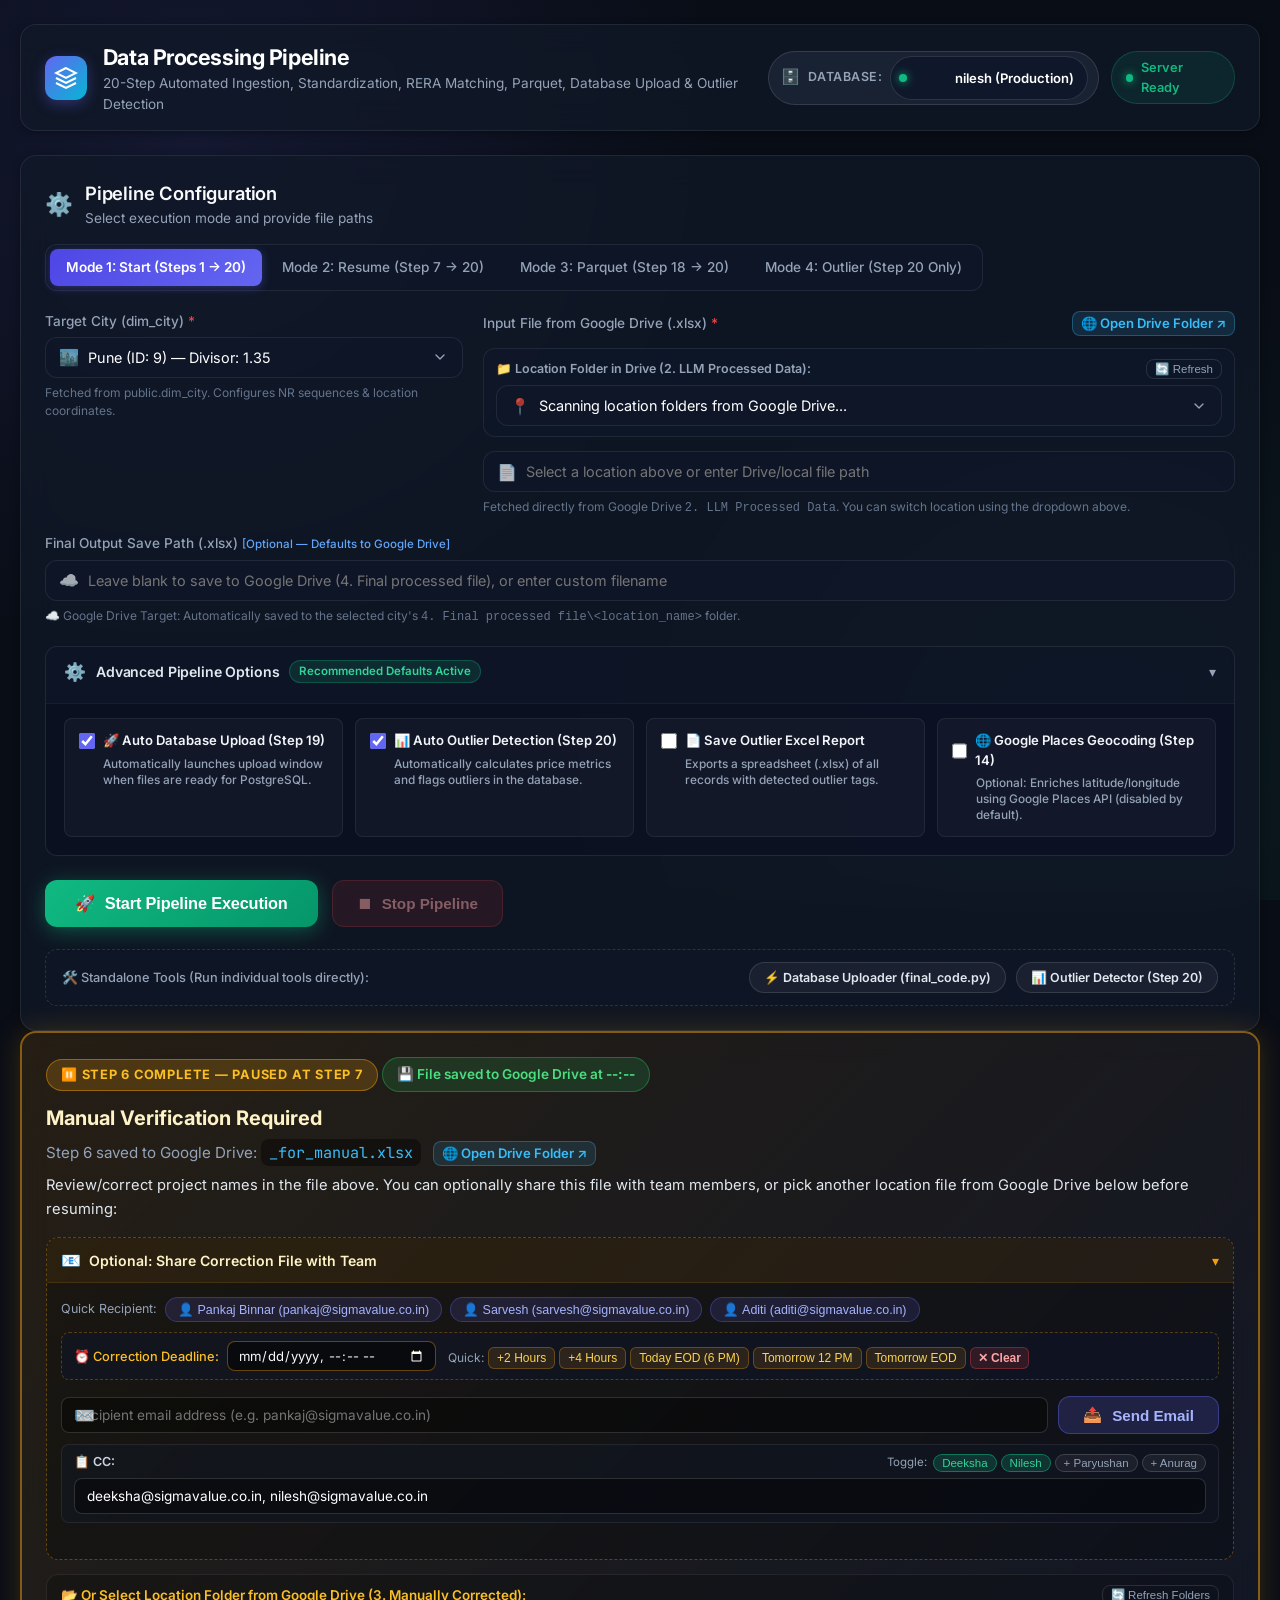
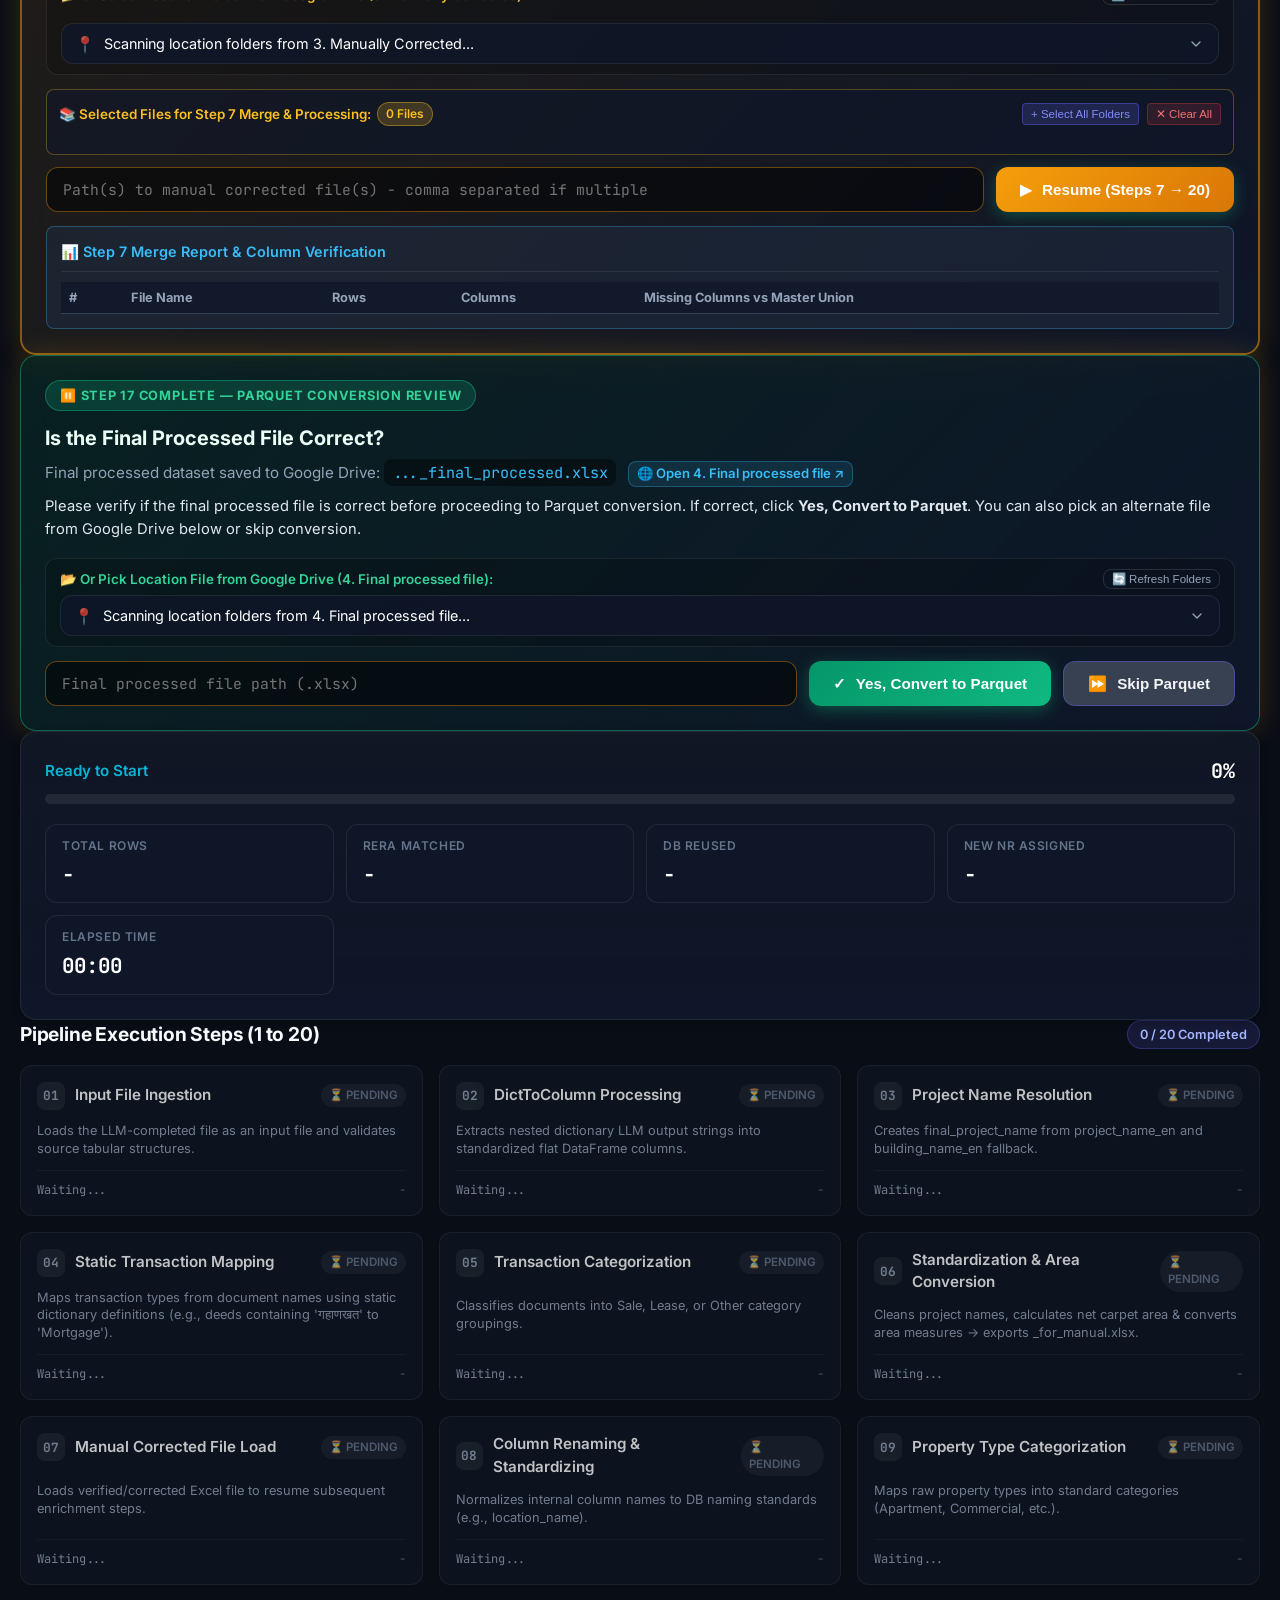
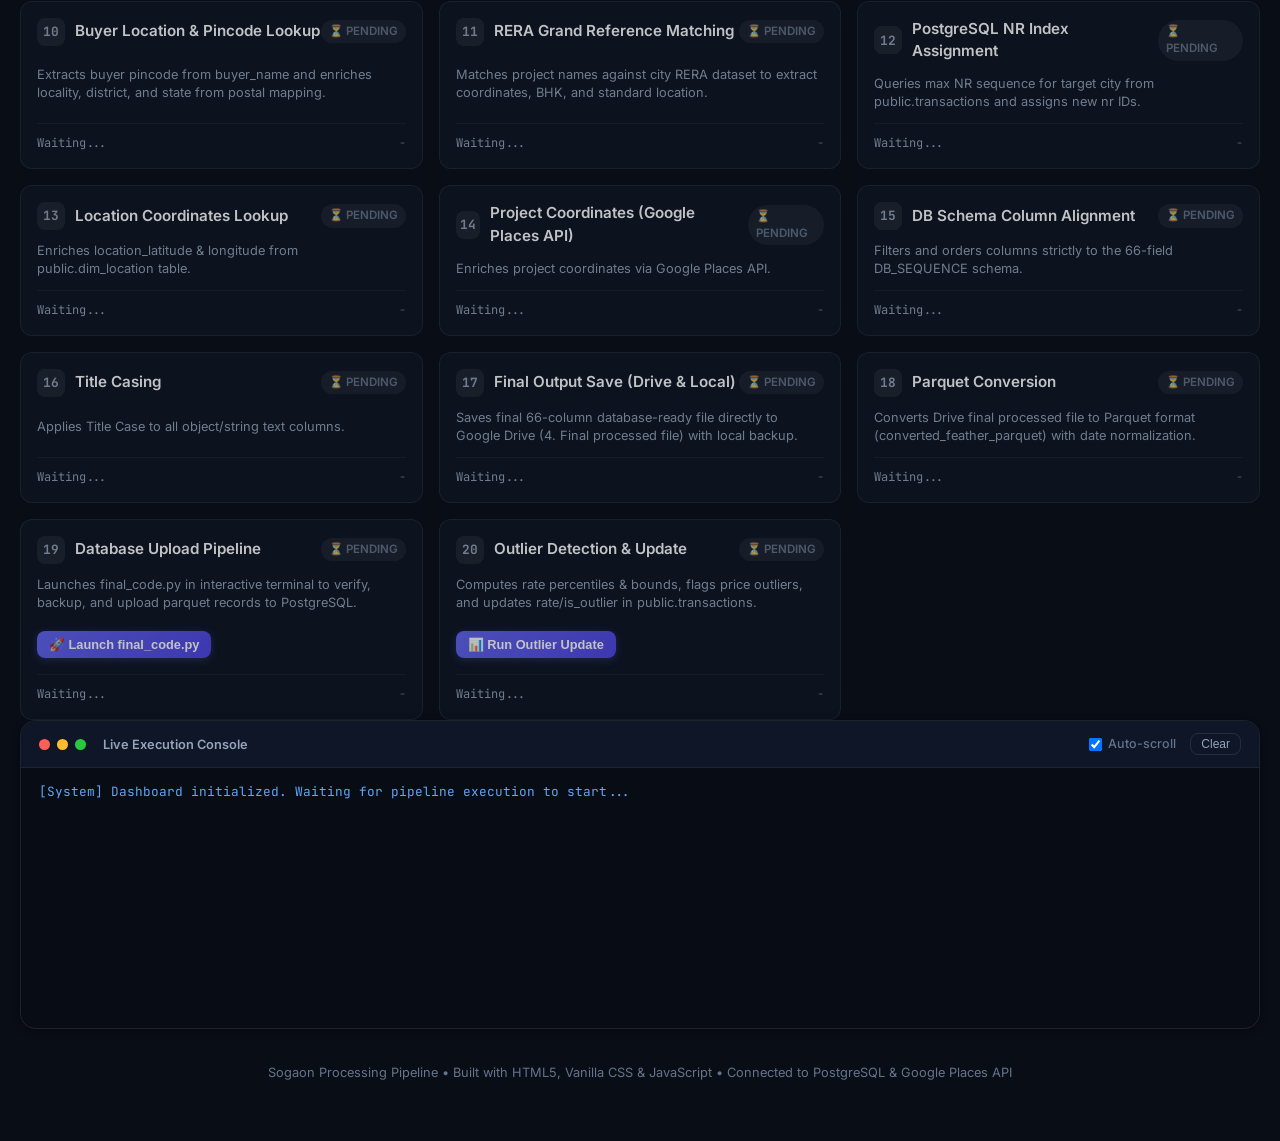
==== commit 24ca6a60: "Merging for Multiple Input Files" ====
--- a/Processing/web/index.html
+++ b/Processing/web/index.html
@@ -595,13 +595,65 @@
             </div>
           </div>
 
+          <!-- Multi-File Selection List Container -->
+          <div id="step7-selected-files-container" class="selected-files-box" style="margin-top: 14px; background: rgba(15, 23, 42, 0.6); border: 1px solid rgba(251, 191, 36, 0.3); border-radius: var(--radius-sm); padding: 12px;">
+            <div style="display: flex; justify-content: space-between; align-items: center; margin-bottom: 8px;">
+              <span style="font-size: 0.84rem; font-weight: 600; color: #fbbf24; display: flex; align-items: center; gap: 6px;">
+                📚 Selected Files for Step 7 Merge & Processing:
+                <span id="step7-files-count-badge" class="badge-count" style="background: rgba(251, 191, 36, 0.2); color: #fbbf24; border: 1px solid rgba(251, 191, 36, 0.4); padding: 2px 8px; border-radius: 12px; font-size: 0.75rem;">0 Files</span>
+              </span>
+              <div style="display: flex; gap: 8px;">
+                <button type="button" id="btn-step7-select-all" class="btn-xs" style="background: rgba(99, 102, 241, 0.2); color: #818cf8; border: 1px solid rgba(99, 102, 241, 0.4); font-size: 0.72rem; padding: 3px 8px; border-radius: 4px; cursor: pointer;" title="Select files from all scanned location folders">
+                  + Select All Folders
+                </button>
+                <button type="button" id="btn-step7-clear-all" class="btn-xs" style="background: rgba(239, 68, 68, 0.15); color: #f87171; border: 1px solid rgba(239, 68, 68, 0.3); font-size: 0.72rem; padding: 3px 8px; border-radius: 4px; cursor: pointer;">
+                  ✕ Clear All
+                </button>
+              </div>
+            </div>
+            <div id="step7-selected-files-list" style="display: flex; flex-wrap: wrap; gap: 6px; max-height: 120px; overflow-y: auto; padding: 4px 0;">
+              <!-- Dynamic File Tags -->
+            </div>
+          </div>
+
           <!-- File path input & Resume button -->
-          <div class="pause-input-row" style="margin-top: 14px;">
-            <input type="text" id="resume-file-path" placeholder="Path to manual corrected file (.xlsx)">
+          <div class="pause-input-row" style="margin-top: 12px;">
+            <input type="text" id="resume-file-path" placeholder="Path(s) to manual corrected file(s) - comma separated if multiple">
             <button type="button" id="btn-resume" class="btn btn-primary">
               <span class="btn-icon">▶</span>
               <span class="btn-text">Resume (Steps 7 → 20)</span>
             </button>
+          </div>
+
+          <!-- Step 7 Multi-File Merge Status & Report Panel -->
+          <div id="step7-merge-report-card" class="merge-report-card hidden" style="margin-top: 14px; background: rgba(30, 41, 59, 0.7); border: 1px solid rgba(56, 189, 248, 0.3); border-radius: var(--radius-sm); padding: 14px;">
+            <div style="display: flex; justify-content: space-between; align-items: center; margin-bottom: 10px; border-bottom: 1px solid rgba(255,255,255,0.08); padding-bottom: 8px;">
+              <span style="font-weight: 600; font-size: 0.9rem; color: #38bdf8; display: flex; align-items: center; gap: 6px;">
+                📊 Step 7 Merge Report & Column Verification
+              </span>
+              <span id="step7-merge-status-badge" style="font-size: 0.78rem; font-weight: 600; padding: 4px 10px; border-radius: 9999px;">
+                <!-- Status pill -->
+              </span>
+            </div>
+            <div id="step7-merge-status-message" style="font-size: 0.82rem; color: #cbd5e1; margin-bottom: 10px; line-height: 1.4;">
+              <!-- Overall status message -->
+            </div>
+            <div style="overflow-x: auto;">
+              <table id="step7-merge-report-table" class="report-table" style="width: 100%; border-collapse: collapse; font-size: 0.8rem; text-align: left;">
+                <thead>
+                  <tr style="background: rgba(15, 23, 42, 0.8); color: #94a3b8; border-bottom: 1px solid #334155;">
+                    <th style="padding: 6px 8px;">#</th>
+                    <th style="padding: 6px 8px;">File Name</th>
+                    <th style="padding: 6px 8px;">Rows</th>
+                    <th style="padding: 6px 8px;">Columns</th>
+                    <th style="padding: 6px 8px;">Missing Columns vs Master Union</th>
+                  </tr>
+                </thead>
+                <tbody id="step7-merge-report-tbody">
+                  <!-- Rows injected dynamically -->
+                </tbody>
+              </table>
+            </div>
           </div>
         </div>
       </section>
@@ -684,7 +736,11 @@
             <span class="metric-val" id="metric-rera">-</span>
           </div>
           <div class="metric-card">
-            <span class="metric-label">NR Assigned</span>
+            <span class="metric-label">DB Reused</span>
+            <span class="metric-val" id="metric-reused">-</span>
+          </div>
+          <div class="metric-card">
+            <span class="metric-label">New NR Assigned</span>
             <span class="metric-val" id="metric-nr">-</span>
           </div>
           <div class="metric-card">
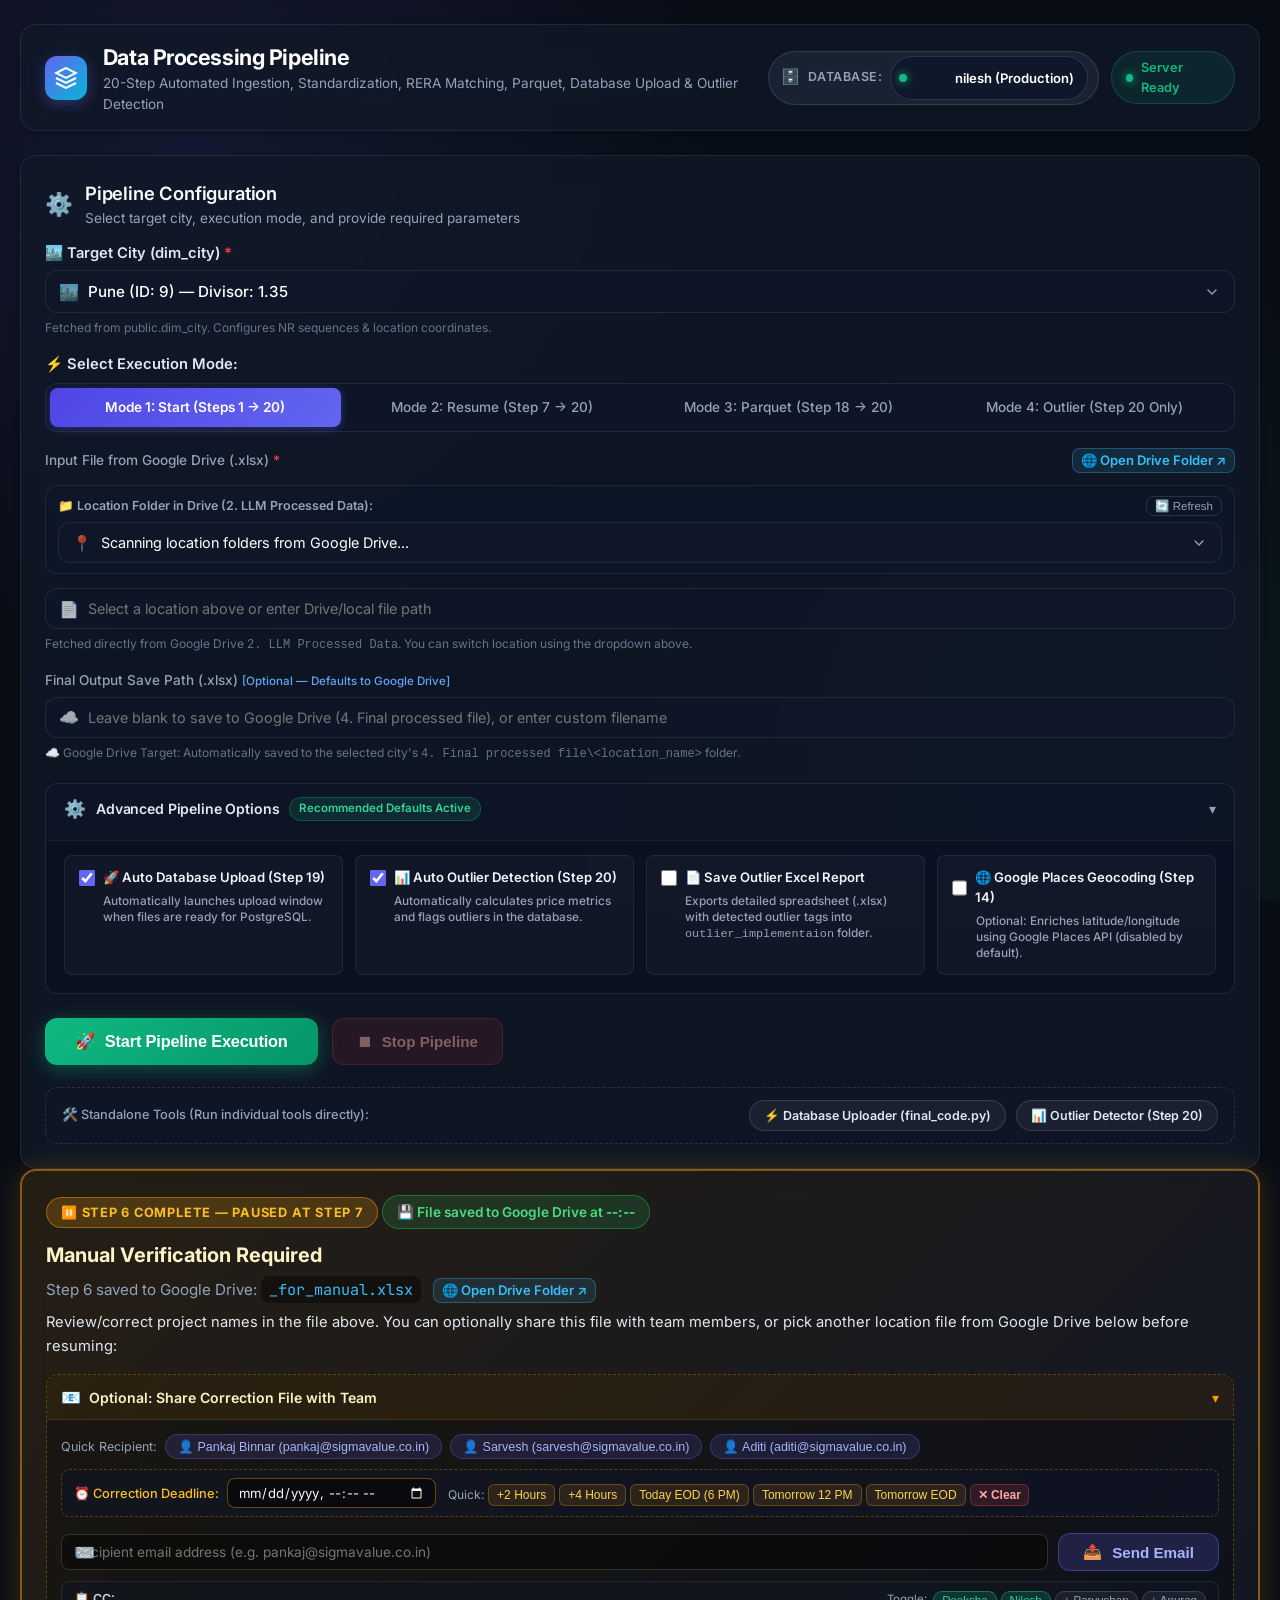
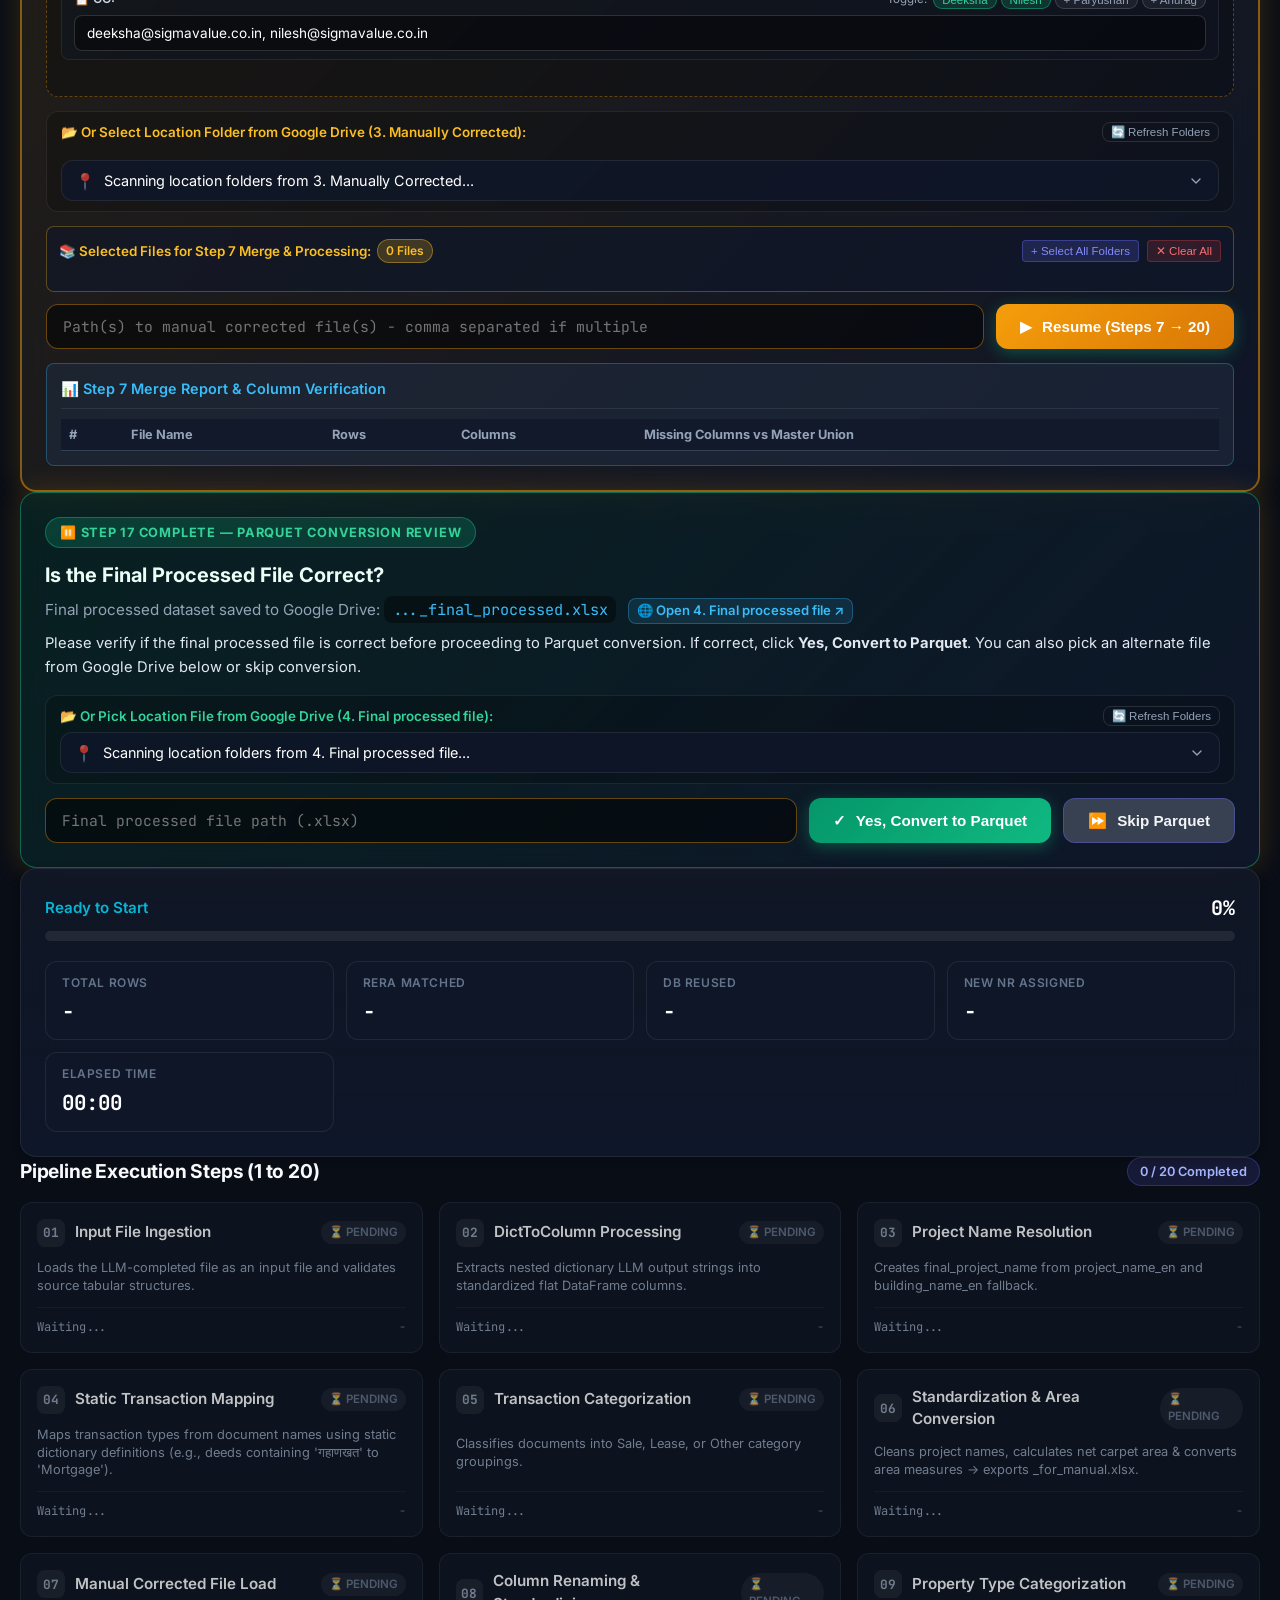
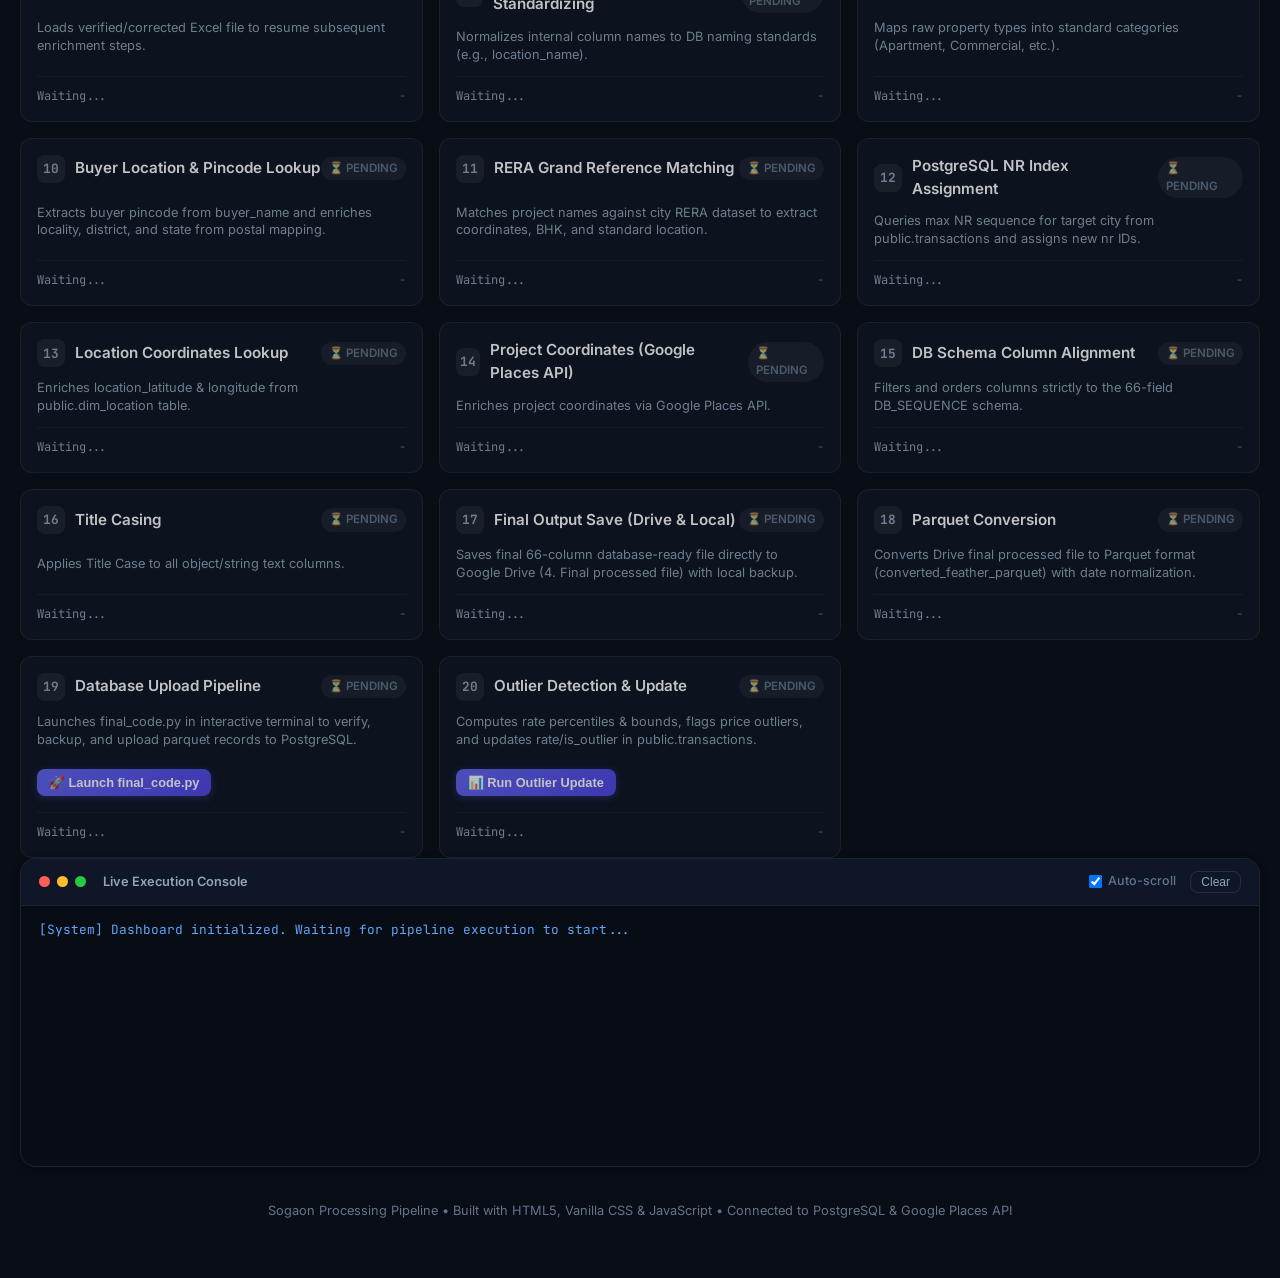
==== commit 6bbc69d3: "implemented multiselection at outlier stage" ====
--- a/Processing/web/index.html
+++ b/Processing/web/index.html
@@ -55,44 +55,26 @@
     <main class="dashboard-main">
       <!-- CONFIGURATION SECTION -->
       <section class="card config-card">
-        <div class="card-header">
+        <div class="card-header" style="margin-bottom: 14px;">
           <div class="card-title-group">
             <span class="card-icon">⚙️</span>
             <div>
               <h2 class="card-title">Pipeline Configuration</h2>
-              <p class="card-desc">Select execution mode and provide file paths</p>
-            </div>
-          </div>
-          <div class="mode-switch-group">
-            <label class="mode-pill active" id="mode1-label">
-              <input type="radio" name="pipeline-mode" value="1" checked id="mode1-radio">
-              <span>Mode 1: Start (Steps 1 → 20)</span>
-            </label>
-            <label class="mode-pill" id="mode2-label">
-              <input type="radio" name="pipeline-mode" value="2" id="mode2-radio">
-              <span>Mode 2: Resume (Step 7 → 20)</span>
-            </label>
-            <label class="mode-pill" id="mode3-label">
-              <input type="radio" name="pipeline-mode" value="3" id="mode3-radio">
-              <span>Mode 3: Parquet (Step 18 → 20)</span>
-            </label>
-            <label class="mode-pill" id="mode4-label">
-              <input type="radio" name="pipeline-mode" value="4" id="mode4-radio">
-              <span>Mode 4: Outlier (Step 20 Only)</span>
-            </label>
+              <p class="card-desc">Select target city, execution mode, and provide required parameters</p>
+            </div>
           </div>
         </div>
 
         <form id="pipeline-form" class="config-grid">
-          <!-- Target City (dim_city) - Placed on the Left Side -->
-          <div class="form-group" id="target-city-group">
+          <!-- 1. TARGET CITY (AT THE VERY TOP) -->
+          <div class="form-group full-width" id="target-city-group">
             <div class="label-with-badge">
-              <label for="city-id">Target City (dim_city) <span class="req">*</span></label>
+              <label for="city-id" style="font-weight: 600; color: #e2e8f0; font-size: 0.92rem;">🏙️ Target City (dim_city) <span class="req">*</span></label>
               <span class="badge-autodetect hidden" id="city-detect-badge">✨ Auto-detected</span>
             </div>
             <div class="input-with-icon">
               <span class="input-icon">🏙️</span>
-              <select id="city-id" required>
+              <select id="city-id" required style="font-size: 0.95rem; font-weight: 500;">
                 <optgroup label="Supported Cities (Google Drive & Custom Divisors)">
                   <option value="9" selected>Pune (ID: 9) — Divisor: 1.35</option>
                   <option value="8">Mumbai (ID: 8) — Divisor: 1.45</option>
@@ -112,12 +94,34 @@
                 </optgroup>
               </select>
             </div>
-            <small class="form-hint">Fetched from public.dim_city. Configures NR sequences & location
-              coordinates.</small>
+            <small class="form-hint">Fetched from public.dim_city. Configures NR sequences & location coordinates.</small>
+          </div>
+
+          <!-- 2. MODE OPTIONS (BELOW TARGET CITY) -->
+          <div class="form-group full-width" id="mode-selection-group">
+            <label style="font-weight: 600; color: #e2e8f0; font-size: 0.92rem; margin-bottom: 2px;">⚡ Select Execution Mode:</label>
+            <div class="mode-switch-group" style="width: 100%; display: flex; flex-wrap: wrap;">
+              <label class="mode-pill active" id="mode1-label" style="flex: 1 1 200px; text-align: center; justify-content: center;">
+                <input type="radio" name="pipeline-mode" value="1" checked id="mode1-radio">
+                <span>Mode 1: Start (Steps 1 → 20)</span>
+              </label>
+              <label class="mode-pill" id="mode2-label" style="flex: 1 1 200px; text-align: center; justify-content: center;">
+                <input type="radio" name="pipeline-mode" value="2" id="mode2-radio">
+                <span>Mode 2: Resume (Step 7 → 20)</span>
+              </label>
+              <label class="mode-pill" id="mode3-label" style="flex: 1 1 200px; text-align: center; justify-content: center;">
+                <input type="radio" name="pipeline-mode" value="3" id="mode3-radio">
+                <span>Mode 3: Parquet (Step 18 → 20)</span>
+              </label>
+              <label class="mode-pill" id="mode4-label" style="flex: 1 1 200px; text-align: center; justify-content: center;">
+                <input type="radio" name="pipeline-mode" value="4" id="mode4-radio">
+                <span>Mode 4: Outlier (Step 20 Only)</span>
+              </label>
+            </div>
           </div>
 
           <!-- Mode 1 Input -->
-          <div class="form-group" id="input-file-group">
+          <div class="form-group full-width" id="input-file-group">
             <div class="label-with-badge">
               <label for="input-file-path">Input File from Google Drive (.xlsx) <span class="req">*</span></label>
               <a href="https://drive.google.com/drive/folders/1i-dPwAQce86kR552YF03XcvLHsOoDjb-?usp=drive_link"
@@ -249,7 +253,7 @@
           </div>
 
           <!-- Mode 2 Input (Hidden initially) -->
-          <div class="form-group hidden" id="manual-file-group">
+          <div class="form-group full-width hidden" id="manual-file-group">
             <div class="label-with-badge">
               <label for="manual-file-path">Manual Corrected Excel File (.xlsx) <span class="req">*</span></label>
               <span class="badge-drive" title="Connected to Google Drive Desktop Sync">☁️ Drive Synced (3. Manually
@@ -280,7 +284,7 @@
           </div>
 
           <!-- Mode 3 Input (Hidden initially) -->
-          <div class="form-group hidden" id="final-file-group">
+          <div class="form-group full-width hidden" id="final-file-group">
             <div class="label-with-badge">
               <label for="final-file-path">Final Processed Excel File (.xlsx) <span class="req">*</span></label>
               <span class="badge-drive" title="Connected to Google Drive Desktop Sync">☁️ Drive Synced (4. Final
@@ -333,8 +337,10 @@
             <div style="display: flex; flex-direction: column; gap: 10px;">
               <div class="label-with-badge"
                 style="display: flex; justify-content: space-between; align-items: center; flex-wrap: wrap; gap: 8px;">
-                <label style="color: #e2e8f0; font-weight: 600; font-size: 0.92rem; margin: 0;">📍 Select Location to
-                  Process:</label>
+                <div style="display: flex; align-items: center; gap: 8px;">
+                  <label style="color: #e2e8f0; font-weight: 600; font-size: 0.92rem; margin: 0;">📍 Select Location(s) to Process:</label>
+                  <span style="font-size: 0.72rem; color: #38bdf8; background: rgba(56, 189, 248, 0.12); padding: 2px 8px; border-radius: 999px; border: 1px solid rgba(56, 189, 248, 0.25);">✨ Multi-Select Enabled</span>
+                </div>
                 <label class="checkbox-pill">
                   <input type="checkbox" id="mode4-all-locations" checked>
                   <span>Run for ALL locations in city (Recommended)</span>
@@ -352,8 +358,7 @@
               <!-- Quick Clickable Location Chips -->
               <div id="outlier-chips-wrapper" style="margin-top: 2px;">
                 <div style="display: flex; justify-content: space-between; align-items: center; margin-bottom: 6px;">
-                  <span style="font-size: 0.76rem; color: #94a3b8; font-weight: 500;">⚡ Quick-Select Updated
-                    Location:</span>
+                  <span style="font-size: 0.76rem; color: #94a3b8; font-weight: 500;">⚡ Quick-Select Location(s) (Click to toggle multiple):</span>
                   <button type="button" class="picker-refresh-btn" id="btn-refresh-outlier-locs"
                     title="Refresh locations from Google Drive folders" style="font-size: 0.72rem; padding: 2px 8px;">🔄
                     Refresh Locations</button>
@@ -366,11 +371,10 @@
               <!-- Specific Location Text Input -->
               <div style="margin-top: 4px;">
                 <input type="text" id="mode4-location-input"
-                  placeholder="e.g. Andheri, Baner, Wakad (click a chip above or type custom location)" disabled
+                  placeholder="e.g. Borivali, Kandivali, Malad (click chips to multi-select or type comma-separated)" disabled
                   style="padding: 9px 14px;">
               </div>
-              <small class="form-hint" style="color: #94a3b8;">Choose a location from the dropdown/chips above or leave
-                'ALL' checked for the entire city.</small>
+              <small class="form-hint" style="color: #94a3b8;">Click one or more location chips above to multi-select, type comma-separated locations, or leave 'ALL' checked for the entire city.</small>
             </div>
           </div>
 
@@ -427,8 +431,7 @@
                     <input type="checkbox" id="save-outlier-report">
                     <span class="adv-card-title">📄 Save Outlier Excel Report</span>
                   </div>
-                  <span class="adv-card-desc">Exports a spreadsheet (.xlsx) of all records with detected outlier
-                    tags.</span>
+                  <span class="adv-card-desc">Exports detailed spreadsheet (.xlsx) with detected outlier tags into <code>outlier_implementaion</code> folder.</span>
                 </label>
 
                 <!-- Option 4: Step 14 Geocoding -->
--- a/Processing/web/style.css
+++ b/Processing/web/style.css
@@ -292,15 +292,18 @@
   border: 1px solid var(--border-color);
   border-radius: var(--radius-md);
   padding: 4px;
-  gap: 4px;
+  gap: 6px;
   flex-wrap: wrap;
 }
 
 .mode-pill {
   display: inline-flex;
   align-items: center;
-  cursor: pointer;
-  padding: 8px 16px;
+  justify-content: center;
+  text-align: center;
+  flex: 1 1 200px;
+  cursor: pointer;
+  padding: 9px 16px;
   border-radius: var(--radius-sm);
   font-size: 0.85rem;
   font-weight: 500;
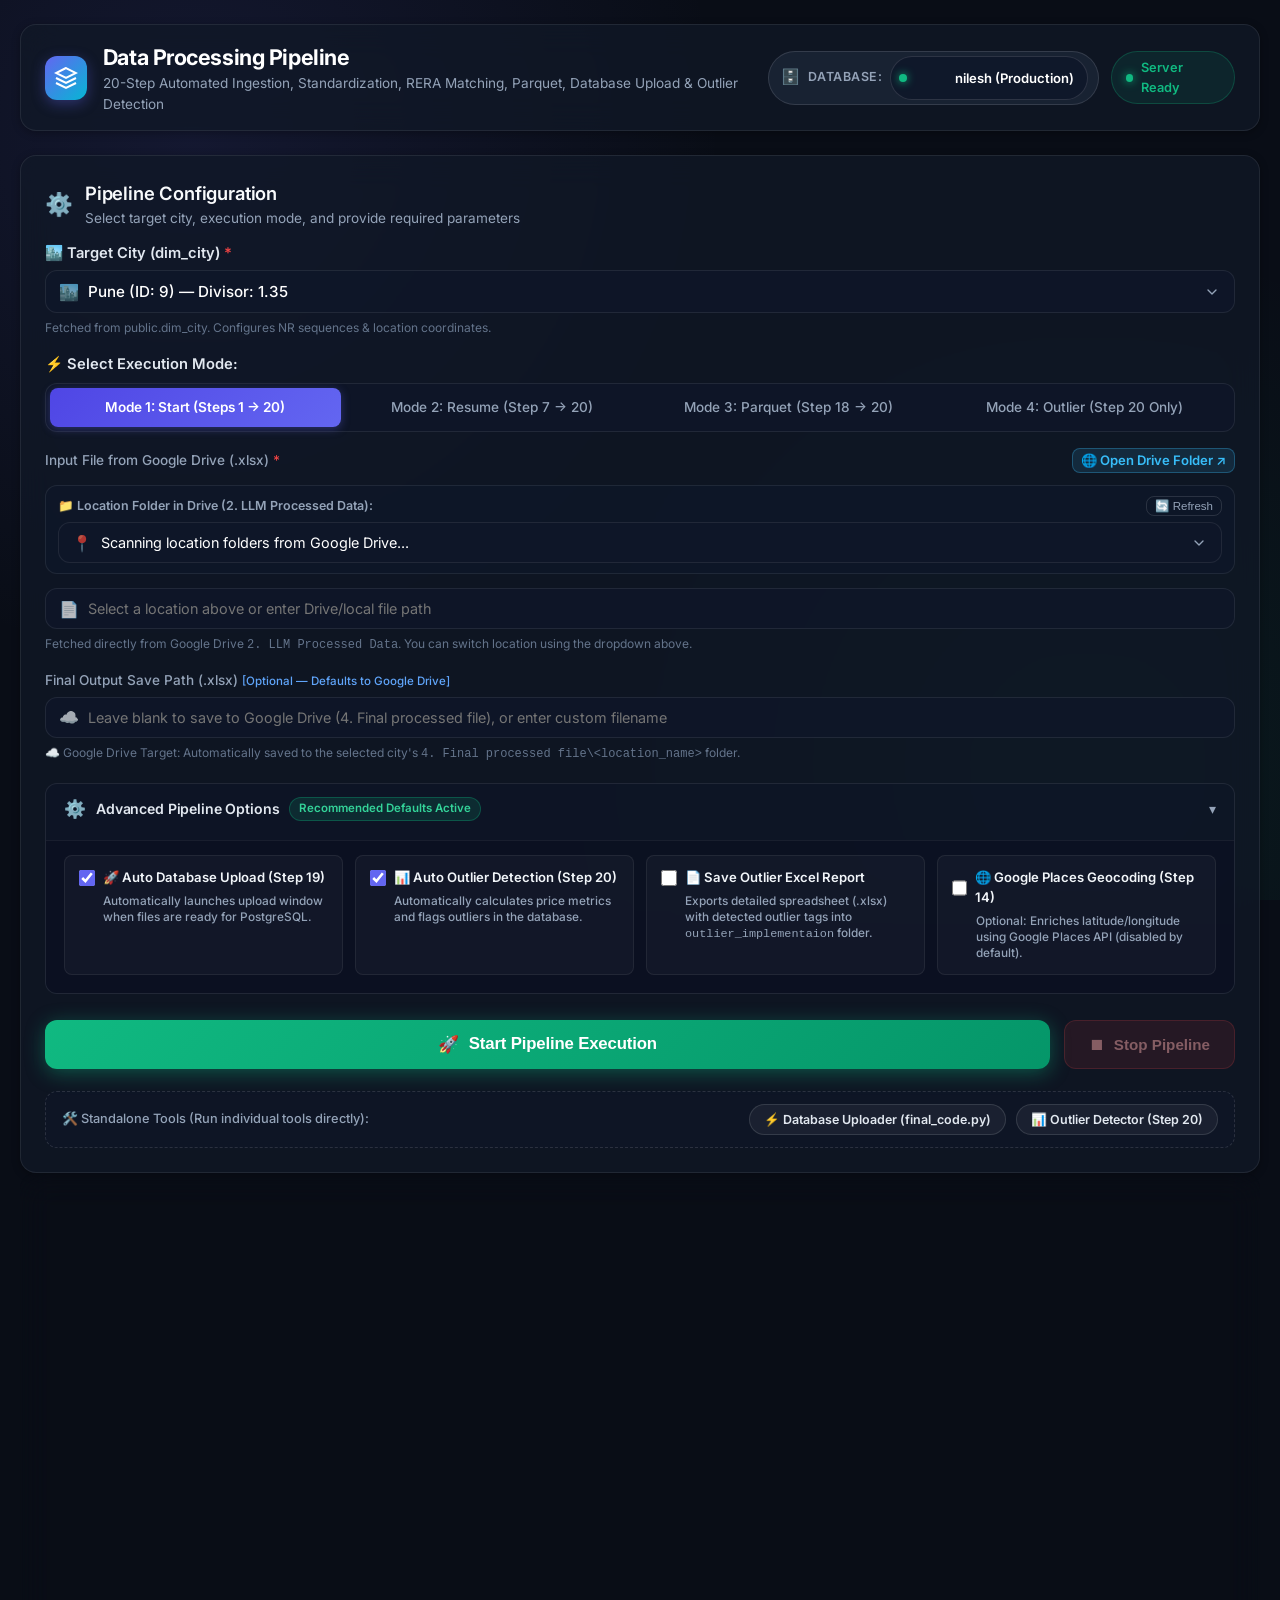
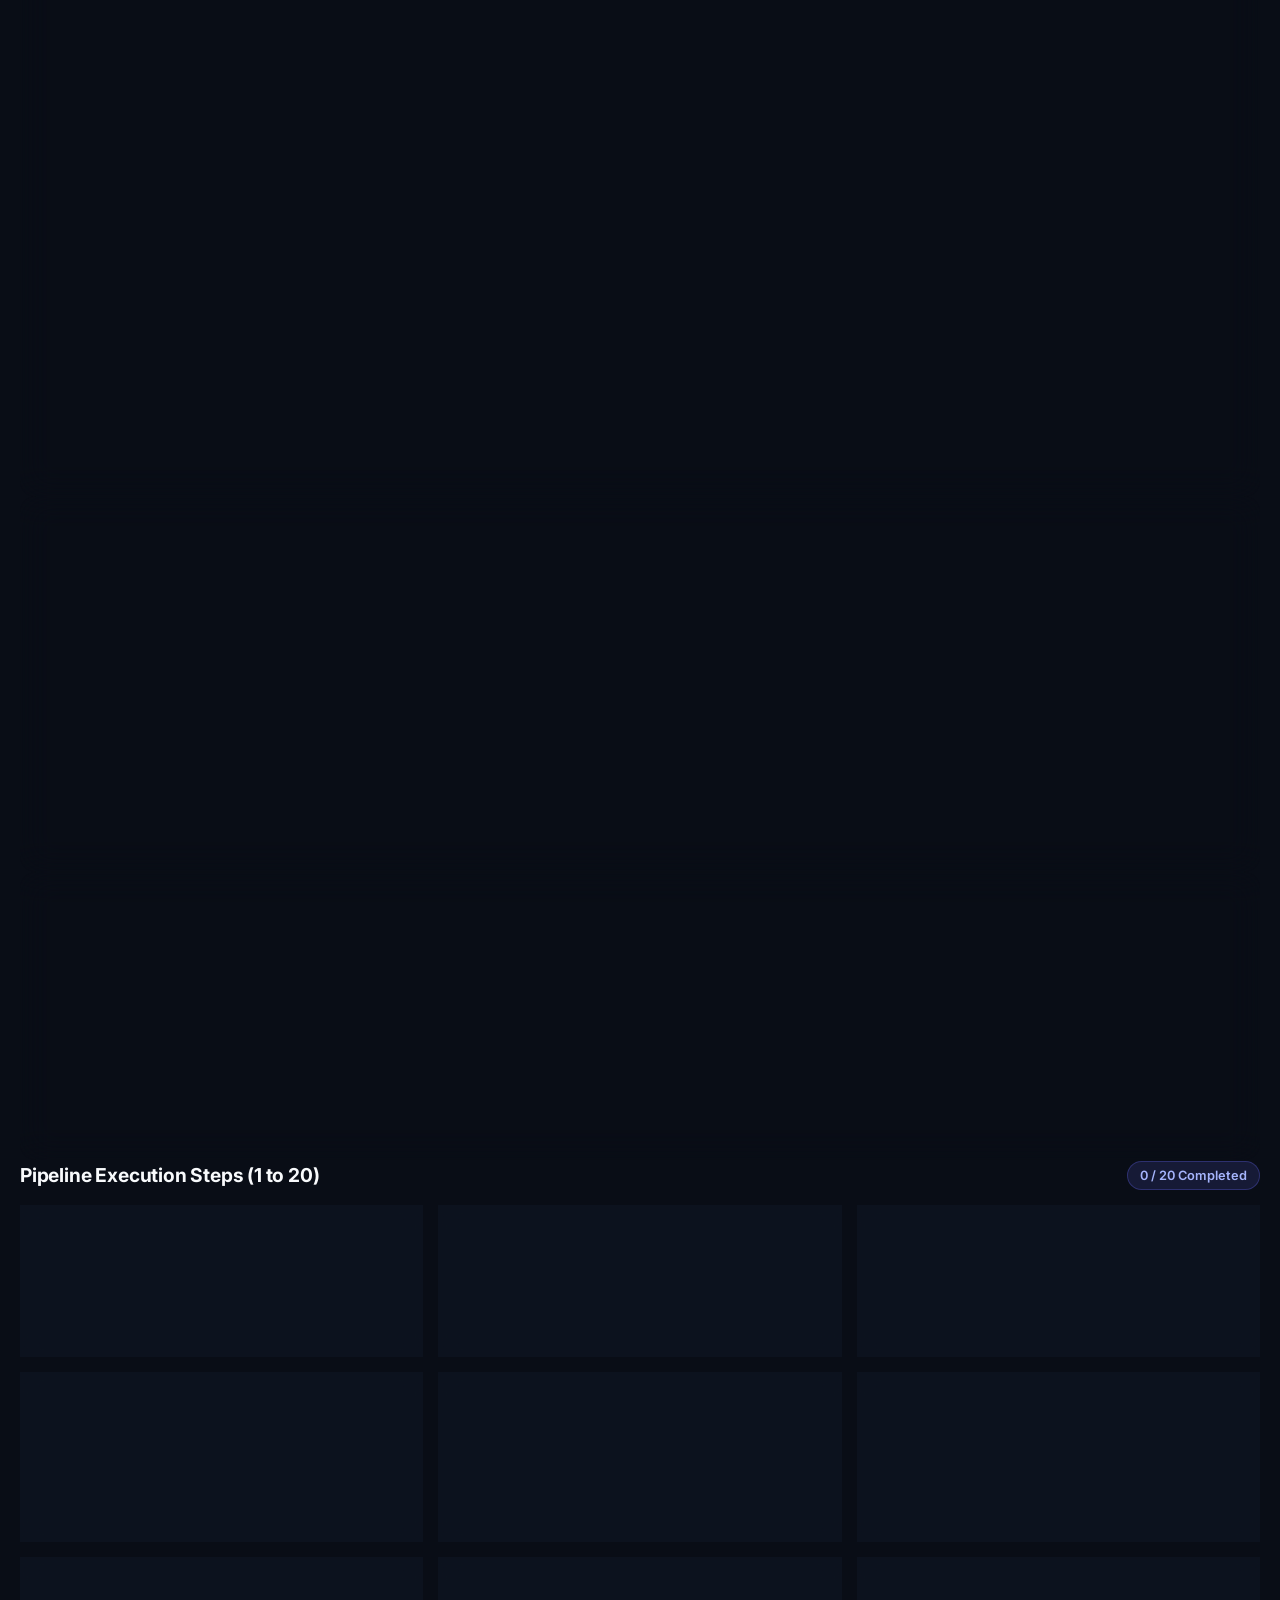
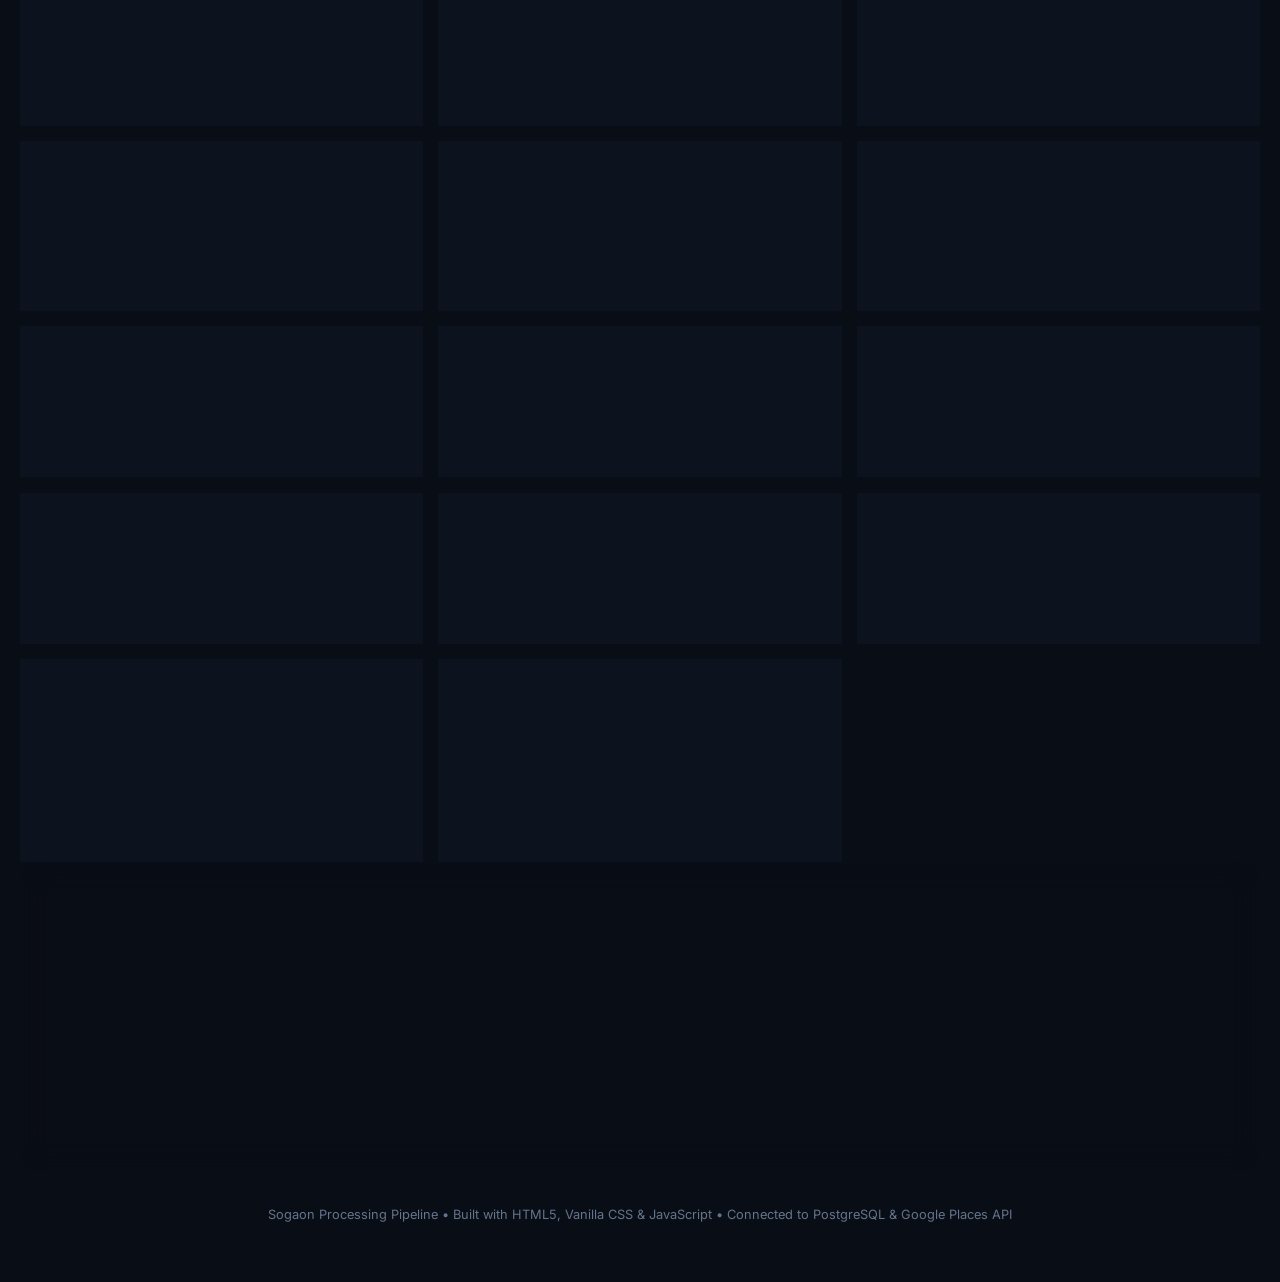
==== commit ae3d33ba: "Add Abu Dhabi data processing pipeline integration" ====
--- a/Processing/web/index.html
+++ b/Processing/web/index.html
@@ -69,19 +69,21 @@
           <!-- 1. TARGET CITY (AT THE VERY TOP) -->
           <div class="form-group full-width" id="target-city-group">
             <div class="label-with-badge">
-              <label for="city-id" style="font-weight: 600; color: #e2e8f0; font-size: 0.92rem;">🏙️ Target City (dim_city) <span class="req">*</span></label>
+              <label for="city-id" style="font-weight: 600; color: #e2e8f0; font-size: 0.92rem;">🏙️ Target City
+                (dim_city) <span class="req">*</span></label>
               <span class="badge-autodetect hidden" id="city-detect-badge">✨ Auto-detected</span>
             </div>
             <div class="input-with-icon">
               <span class="input-icon">🏙️</span>
               <select id="city-id" required style="font-size: 0.95rem; font-weight: 500;">
-                <optgroup label="Supported Cities (Google Drive & Custom Divisors)">
+                <optgroup label="Supported Cities (Workflows, Google Drive & Custom Divisors)">
                   <option value="9" selected>Pune (ID: 9) — Divisor: 1.35</option>
                   <option value="8">Mumbai (ID: 8) — Divisor: 1.45</option>
                   <option value="12">Thane (ID: 12) — Divisor: 1.40</option>
+                  <option value="15">Dubai (ID: 15) — DLD 2-Step Workflow</option>
+                  <option value="1">Abu Dhabi (ID: 1) — ADREC Workflow</option>
                 </optgroup>
                 <optgroup label="Other Database Cities (dim_city)">
-                  <option value="15">Dubai (ID: 15)</option>
                   <option value="2">Ahmedabad (ID: 2)</option>
                   <option value="3">Banglore (ID: 3)</option>
                   <option value="6">Hyderabad (ID: 6)</option>
@@ -90,30 +92,35 @@
                   <option value="10">Rangareddy (ID: 10)</option>
                   <option value="11">Sangareddy (ID: 11)</option>
                   <option value="13">Yadadri_Bhuvanagiri (ID: 13)</option>
-                  <option value="1">Abu_Dhabi (ID: 1)</option>
                 </optgroup>
               </select>
             </div>
-            <small class="form-hint">Fetched from public.dim_city. Configures NR sequences & location coordinates.</small>
+            <small class="form-hint">Fetched from public.dim_city. Configures NR sequences & location
+              coordinates.</small>
           </div>
 
           <!-- 2. MODE OPTIONS (BELOW TARGET CITY) -->
           <div class="form-group full-width" id="mode-selection-group">
-            <label style="font-weight: 600; color: #e2e8f0; font-size: 0.92rem; margin-bottom: 2px;">⚡ Select Execution Mode:</label>
+            <label style="font-weight: 600; color: #e2e8f0; font-size: 0.92rem; margin-bottom: 2px;">⚡ Select Execution
+              Mode:</label>
             <div class="mode-switch-group" style="width: 100%; display: flex; flex-wrap: wrap;">
-              <label class="mode-pill active" id="mode1-label" style="flex: 1 1 200px; text-align: center; justify-content: center;">
+              <label class="mode-pill active" id="mode1-label"
+                style="flex: 1 1 200px; text-align: center; justify-content: center;">
                 <input type="radio" name="pipeline-mode" value="1" checked id="mode1-radio">
                 <span>Mode 1: Start (Steps 1 → 20)</span>
               </label>
-              <label class="mode-pill" id="mode2-label" style="flex: 1 1 200px; text-align: center; justify-content: center;">
+              <label class="mode-pill" id="mode2-label"
+                style="flex: 1 1 200px; text-align: center; justify-content: center;">
                 <input type="radio" name="pipeline-mode" value="2" id="mode2-radio">
                 <span>Mode 2: Resume (Step 7 → 20)</span>
               </label>
-              <label class="mode-pill" id="mode3-label" style="flex: 1 1 200px; text-align: center; justify-content: center;">
+              <label class="mode-pill" id="mode3-label"
+                style="flex: 1 1 200px; text-align: center; justify-content: center;">
                 <input type="radio" name="pipeline-mode" value="3" id="mode3-radio">
                 <span>Mode 3: Parquet (Step 18 → 20)</span>
               </label>
-              <label class="mode-pill" id="mode4-label" style="flex: 1 1 200px; text-align: center; justify-content: center;">
+              <label class="mode-pill" id="mode4-label"
+                style="flex: 1 1 200px; text-align: center; justify-content: center;">
                 <input type="radio" name="pipeline-mode" value="4" id="mode4-radio">
                 <span>Mode 4: Outlier (Step 20 Only)</span>
               </label>
@@ -242,13 +249,150 @@
             </div>
 
             <!-- Dubai Quick Parquet Mode Switch Banner -->
-            <div style="background: rgba(56, 189, 248, 0.1); border: 1px dashed rgba(56, 189, 248, 0.4); border-radius: var(--radius-sm); padding: 10px 14px; margin-top: 10px; display: flex; justify-content: space-between; align-items: center; flex-wrap: wrap; gap: 8px;">
+            <div
+              style="background: rgba(56, 189, 248, 0.1); border: 1px dashed rgba(56, 189, 248, 0.4); border-radius: var(--radius-sm); padding: 10px 14px; margin-top: 10px; display: flex; justify-content: space-between; align-items: center; flex-wrap: wrap; gap: 8px;">
               <span style="font-size: 0.8rem; color: #bae6fd;">
                 ⚡ Already have a processed Excel file in <code>2.Processed Files</code>? Convert directly to Parquet:
               </span>
-              <button type="button" id="btn-dubai-quick-parquet" style="background: linear-gradient(135deg, #0284c7, #0369a1); border: none; color: #fff; font-size: 0.78rem; font-weight: 600; padding: 5px 12px; border-radius: 4px; cursor: pointer;">
+              <button type="button" id="btn-dubai-quick-parquet"
+                style="background: linear-gradient(135deg, #0284c7, #0369a1); border: none; color: #fff; font-size: 0.78rem; font-weight: 600; padding: 5px 12px; border-radius: 4px; cursor: pointer;">
                 ⚡ Switch to Mode 3: Parquet Conversion
               </button>
+            </div>
+          </div>
+
+          <!-- ABU DHABI WORKFLOW CARD (Visible when Abu Dhabi [ID: 1] is selected) -->
+          <div class="form-group full-width hidden" id="abu-dhabi-workflow-card"
+            style="background: rgba(16, 185, 129, 0.08); border: 1px solid rgba(16, 185, 129, 0.35); border-radius: var(--radius-md); padding: 18px 20px;">
+            <!-- Abu Dhabi Header -->
+            <div
+              style="display: flex; justify-content: space-between; align-items: center; flex-wrap: wrap; gap: 12px; margin-bottom: 16px;">
+              <div>
+                <h3
+                  style="font-size: 1.08rem; font-weight: 700; color: #34d399; display: flex; align-items: center; gap: 8px; margin-bottom: 4px;">
+                  <span>🕌</span> Abu Dhabi Real Estate (ADREC) Workflow
+                </h3>
+                <p style="font-size: 0.84rem; color: #94a3b8; line-height: 1.45; margin: 0;">
+                  Automates transaction scraping from the ADREC open portal, uploads directly to Google Drive, and
+                  enables Drive dataset selection for processing.
+                </p>
+              </div>
+              <div style="display: flex; gap: 10px; flex-wrap: wrap; align-items: center;">
+                <a href="https://drive.google.com/drive/folders/1F5Wau7ePRd90JI2nKaUDqa6kJLiWvqjG?usp=drive_link"
+                  target="_blank" class="drive-external-link"
+                  style="font-size: 0.8rem; padding: 7px 14px; background: rgba(16, 185, 129, 0.18); border: 1px solid rgba(52, 211, 153, 0.4); color: #6ee7b7; border-radius: 6px; text-decoration: none; display: inline-flex; align-items: center; gap: 6px; font-weight: 500;"
+                  title="Open Raw Data Google Drive Folder">
+                  📥 Raw Data Folder ↗
+                </a>
+                <a href="https://drive.google.com/drive/folders/126uTbJ8Sp4mHUuhgR6Q18W6k6qtgEu0s?usp=drive_link"
+                  target="_blank" class="drive-external-link"
+                  style="font-size: 0.8rem; padding: 7px 14px; background: rgba(56, 189, 248, 0.18); border: 1px solid rgba(56, 189, 248, 0.4); color: #7dd3fc; border-radius: 6px; text-decoration: none; display: inline-flex; align-items: center; gap: 6px; font-weight: 500;"
+                  title="Open Processed Data Google Drive Folder">
+                  📁 Processed Data Folder ↗
+                </a>
+              </div>
+            </div>
+
+            <!-- Abu Dhabi 2-Step Execution Options -->
+            <div
+              style="display: grid; grid-template-columns: repeat(auto-fit, minmax(320px, 1fr)); gap: 16px; margin-bottom: 14px;">
+              <!-- Step 1 Config Box -->
+              <div
+                style="background: rgba(15, 23, 42, 0.7); border: 1px solid rgba(52, 211, 153, 0.25); border-radius: var(--radius-sm); padding: 16px; display: flex; flex-direction: column; justify-content: space-between;">
+                <div>
+                  <div style="display: flex; justify-content: space-between; align-items: center; margin-bottom: 12px;">
+                    <span style="font-weight: 600; color: #d1fae5; font-size: 0.92rem;">📥 Step 1: Scraping (adrec_downloader.py)</span>
+                    <label class="checkbox-pill" style="padding: 3px 10px; font-size: 0.78rem;">
+                      <input type="checkbox" id="ad-run-scraping" checked>
+                      <span>Enable</span>
+                    </label>
+                  </div>
+                  <div style="display: grid; grid-template-columns: 1fr 1fr; gap: 10px;">
+                    <div>
+                      <label style="font-size: 0.78rem; color: #94a3b8; margin-bottom: 4px; display: block;">From Date:</label>
+                      <input type="text" id="ad-from-date" placeholder="YYYY-MM-DD"
+                        style="padding: 9px 12px; font-size: 0.85rem; background: rgba(30, 41, 59, 0.9); border: 1px solid #334155; border-radius: 6px; color: #fff; width: 100%;">
+                      <small style="font-size: 0.7rem; color: #34d399; margin-top: 3px; display: block;">Manual entry (DB auto-detect)</small>
+                    </div>
+                    <div>
+                      <label style="font-size: 0.78rem; color: #94a3b8; margin-bottom: 4px; display: block;">To Date:</label>
+                      <input type="text" id="ad-to-date" placeholder="YYYY-MM-DD"
+                        style="padding: 9px 12px; font-size: 0.85rem; background: rgba(30, 41, 59, 0.9); border: 1px solid #334155; border-radius: 6px; color: #fff; width: 100%;">
+                      <small style="font-size: 0.7rem; color: #94a3b8; margin-top: 3px; display: block;">Defaults to Yesterday</small>
+                    </div>
+                  </div>
+                </div>
+                <div
+                  style="display: flex; justify-content: space-between; align-items: center; margin-top: 14px; padding-top: 12px; border-top: 1px solid rgba(255, 255, 255, 0.05); flex-wrap: wrap; gap: 8px;">
+                  <small style="font-size: 0.75rem; color: #64748b;">
+                    Uploads raw CSV directly to Google Drive
+                  </small>
+                  <label class="checkbox-pill" style="padding: 3px 10px; font-size: 0.74rem;"
+                    title="Run Chrome in headless background mode">
+                    <input type="checkbox" id="ad-headless" checked>
+                    <span>🕶️ Headless Chrome</span>
+                  </label>
+                </div>
+              </div>
+
+              <!-- Step 2 Config Box (File Selection from Google Drive) -->
+              <div
+                style="background: rgba(15, 23, 42, 0.7); border: 1px solid rgba(52, 211, 153, 0.25); border-radius: var(--radius-sm); padding: 16px; display: flex; flex-direction: column; justify-content: space-between;">
+                <div>
+                  <div style="display: flex; justify-content: space-between; align-items: center; margin-bottom: 12px;">
+                    <span style="font-weight: 600; color: #d1fae5; font-size: 0.92rem;">📁 Step 2: Google Drive File Selection</span>
+                    <button type="button" id="btn-refresh-ad-files" title="Refresh files from Google Drive folder"
+                      style="background: rgba(52, 211, 153, 0.15); border: 1px solid rgba(52, 211, 153, 0.3); color: #6ee7b7; font-size: 0.75rem; padding: 3px 10px; border-radius: 4px; cursor: pointer; display: flex; align-items: center; gap: 4px;">
+                      🔄 Refresh Files
+                    </button>
+                  </div>
+                  <div>
+                    <label style="font-size: 0.78rem; color: #94a3b8; margin-bottom: 4px; display: block;">Select File from Google Drive:</label>
+                    <select id="ad-drive-file-select"
+                      style="padding: 9px 12px; font-size: 0.85rem; background: rgba(30, 41, 59, 0.9); border: 1px solid #334155; border-radius: 6px; color: #fff; width: 100%; margin-bottom: 8px;">
+                      <option value="">[Auto: Latest uploaded file in Google Drive]</option>
+                    </select>
+                  </div>
+                  <div>
+                    <label style="font-size: 0.78rem; color: #94a3b8; margin-bottom: 4px; display: block;">Selected CSV Input File:</label>
+                    <input type="text" id="ad-custom-csv" placeholder="[Auto: latest file in Google Drive folder]"
+                      style="padding: 9px 12px; font-size: 0.85rem; background: rgba(30, 41, 59, 0.9); border: 1px solid #334155; border-radius: 6px; color: #fff; width: 100%;">
+                  </div>
+                </div>
+                <div id="ad-file-info-badge"
+                  style="margin-top: 14px; padding-top: 12px; border-top: 1px solid rgba(255, 255, 255, 0.05); font-size: 0.74rem; color: #6ee7b7; display: flex; justify-content: space-between; align-items: center; flex-wrap: wrap; gap: 6px;">
+                  <span id="ad-file-info-text">Raw Data Folder: 1F5Wau7ePRd90JI2nKaUDqa6kJLiWvqjG</span>
+                  <a id="ad-file-view-link"
+                    href="https://drive.google.com/drive/folders/1F5Wau7ePRd90JI2nKaUDqa6kJLiWvqjG?usp=drive_link"
+                    target="_blank" style="color: #34d399; text-decoration: underline; font-size: 0.74rem;">View Raw Data on Drive ↗</a>
+                </div>
+              </div>
+            </div>
+
+            <!-- Abu Dhabi Quick Action Buttons inside card -->
+            <div
+              style="background: rgba(16, 185, 129, 0.08); border: 1px dashed rgba(52, 211, 153, 0.35); border-radius: var(--radius-sm); padding: 12px 18px; margin-top: 12px; display: flex; justify-content: space-between; align-items: center; flex-wrap: wrap; gap: 12px; width: 100%;">
+              <div style="display: flex; align-items: center; gap: 8px;">
+                <span style="font-size: 0.85rem; color: #a7f3d0; font-weight: 600;">
+                  ⚡ Quick Trigger:
+                </span>
+                <span style="font-size: 0.78rem; color: #6ee7b7;">
+                  Select an existing file from Drive or run full download + processing pipeline:
+                </span>
+              </div>
+              <div style="display: flex; gap: 10px; flex-wrap: wrap;">
+                <button type="button" id="btn-ad-quick-download"
+                  style="background: linear-gradient(135deg, #059669, #047857); border: 1px solid rgba(52, 211, 153, 0.4); color: #fff; font-size: 0.82rem; font-weight: 600; padding: 8px 18px; border-radius: 6px; cursor: pointer; display: flex; align-items: center; gap: 8px; transition: transform 0.15s ease;"
+                  title="Run end-to-end: Download from ADREC and process steps 2 to 13">
+                  <span>📥</span> Download & Process (Step 1 → 13)
+                </button>
+                <button type="button" id="btn-ad-quick-step2"
+                  style="background: linear-gradient(135deg, #0284c7, #0369a1); border: 1px solid rgba(56, 189, 248, 0.4); color: #fff; font-size: 0.82rem; font-weight: 600; padding: 8px 18px; border-radius: 6px; cursor: pointer; display: flex; align-items: center; gap: 8px; transition: transform 0.15s ease;"
+                  title="Directly process the selected Google Drive file without scraping">
+                  <span>⚡</span> Process Selected File Only (Step 2 → 13)
+                </button>
+                <button type="button" id="btn-ad-run-processing" style="display: none;"></button>
+              </div>
             </div>
           </div>
 
@@ -338,8 +482,11 @@
               <div class="label-with-badge"
                 style="display: flex; justify-content: space-between; align-items: center; flex-wrap: wrap; gap: 8px;">
                 <div style="display: flex; align-items: center; gap: 8px;">
-                  <label style="color: #e2e8f0; font-weight: 600; font-size: 0.92rem; margin: 0;">📍 Select Location(s) to Process:</label>
-                  <span style="font-size: 0.72rem; color: #38bdf8; background: rgba(56, 189, 248, 0.12); padding: 2px 8px; border-radius: 999px; border: 1px solid rgba(56, 189, 248, 0.25);">✨ Multi-Select Enabled</span>
+                  <label style="color: #e2e8f0; font-weight: 600; font-size: 0.92rem; margin: 0;">📍 Select Location(s)
+                    to Process:</label>
+                  <span
+                    style="font-size: 0.72rem; color: #38bdf8; background: rgba(56, 189, 248, 0.12); padding: 2px 8px; border-radius: 999px; border: 1px solid rgba(56, 189, 248, 0.25);">✨
+                    Multi-Select Enabled</span>
                 </div>
                 <label class="checkbox-pill">
                   <input type="checkbox" id="mode4-all-locations" checked>
@@ -358,7 +505,8 @@
               <!-- Quick Clickable Location Chips -->
               <div id="outlier-chips-wrapper" style="margin-top: 2px;">
                 <div style="display: flex; justify-content: space-between; align-items: center; margin-bottom: 6px;">
-                  <span style="font-size: 0.76rem; color: #94a3b8; font-weight: 500;">⚡ Quick-Select Location(s) (Click to toggle multiple):</span>
+                  <span style="font-size: 0.76rem; color: #94a3b8; font-weight: 500;">⚡ Quick-Select Location(s) (Click
+                    to toggle multiple):</span>
                   <button type="button" class="picker-refresh-btn" id="btn-refresh-outlier-locs"
                     title="Refresh locations from Google Drive folders" style="font-size: 0.72rem; padding: 2px 8px;">🔄
                     Refresh Locations</button>
@@ -371,10 +519,11 @@
               <!-- Specific Location Text Input -->
               <div style="margin-top: 4px;">
                 <input type="text" id="mode4-location-input"
-                  placeholder="e.g. Borivali, Kandivali, Malad (click chips to multi-select or type comma-separated)" disabled
-                  style="padding: 9px 14px;">
-              </div>
-              <small class="form-hint" style="color: #94a3b8;">Click one or more location chips above to multi-select, type comma-separated locations, or leave 'ALL' checked for the entire city.</small>
+                  placeholder="e.g. Borivali, Kandivali, Malad (click chips to multi-select or type comma-separated)"
+                  disabled style="padding: 9px 14px;">
+              </div>
+              <small class="form-hint" style="color: #94a3b8;">Click one or more location chips above to multi-select,
+                type comma-separated locations, or leave 'ALL' checked for the entire city.</small>
             </div>
           </div>
 
@@ -431,7 +580,8 @@
                     <input type="checkbox" id="save-outlier-report">
                     <span class="adv-card-title">📄 Save Outlier Excel Report</span>
                   </div>
-                  <span class="adv-card-desc">Exports detailed spreadsheet (.xlsx) with detected outlier tags into <code>outlier_implementaion</code> folder.</span>
+                  <span class="adv-card-desc">Exports detailed spreadsheet (.xlsx) with detected outlier tags into
+                    <code>outlier_implementaion</code> folder.</span>
                 </label>
 
                 <!-- Option 4: Step 14 Geocoding -->
@@ -599,29 +749,38 @@
           </div>
 
           <!-- Multi-File Selection List Container -->
-          <div id="step7-selected-files-container" class="selected-files-box" style="margin-top: 14px; background: rgba(15, 23, 42, 0.6); border: 1px solid rgba(251, 191, 36, 0.3); border-radius: var(--radius-sm); padding: 12px;">
+          <div id="step7-selected-files-container" class="selected-files-box"
+            style="margin-top: 14px; background: rgba(15, 23, 42, 0.6); border: 1px solid rgba(251, 191, 36, 0.3); border-radius: var(--radius-sm); padding: 12px;">
             <div style="display: flex; justify-content: space-between; align-items: center; margin-bottom: 8px;">
-              <span style="font-size: 0.84rem; font-weight: 600; color: #fbbf24; display: flex; align-items: center; gap: 6px;">
+              <span
+                style="font-size: 0.84rem; font-weight: 600; color: #fbbf24; display: flex; align-items: center; gap: 6px;">
                 📚 Selected Files for Step 7 Merge & Processing:
-                <span id="step7-files-count-badge" class="badge-count" style="background: rgba(251, 191, 36, 0.2); color: #fbbf24; border: 1px solid rgba(251, 191, 36, 0.4); padding: 2px 8px; border-radius: 12px; font-size: 0.75rem;">0 Files</span>
+                <span id="step7-files-count-badge" class="badge-count"
+                  style="background: rgba(251, 191, 36, 0.2); color: #fbbf24; border: 1px solid rgba(251, 191, 36, 0.4); padding: 2px 8px; border-radius: 12px; font-size: 0.75rem;">0
+                  Files</span>
               </span>
               <div style="display: flex; gap: 8px;">
-                <button type="button" id="btn-step7-select-all" class="btn-xs" style="background: rgba(99, 102, 241, 0.2); color: #818cf8; border: 1px solid rgba(99, 102, 241, 0.4); font-size: 0.72rem; padding: 3px 8px; border-radius: 4px; cursor: pointer;" title="Select files from all scanned location folders">
+                <button type="button" id="btn-step7-select-all" class="btn-xs"
+                  style="background: rgba(99, 102, 241, 0.2); color: #818cf8; border: 1px solid rgba(99, 102, 241, 0.4); font-size: 0.72rem; padding: 3px 8px; border-radius: 4px; cursor: pointer;"
+                  title="Select files from all scanned location folders">
                   + Select All Folders
                 </button>
-                <button type="button" id="btn-step7-clear-all" class="btn-xs" style="background: rgba(239, 68, 68, 0.15); color: #f87171; border: 1px solid rgba(239, 68, 68, 0.3); font-size: 0.72rem; padding: 3px 8px; border-radius: 4px; cursor: pointer;">
+                <button type="button" id="btn-step7-clear-all" class="btn-xs"
+                  style="background: rgba(239, 68, 68, 0.15); color: #f87171; border: 1px solid rgba(239, 68, 68, 0.3); font-size: 0.72rem; padding: 3px 8px; border-radius: 4px; cursor: pointer;">
                   ✕ Clear All
                 </button>
               </div>
             </div>
-            <div id="step7-selected-files-list" style="display: flex; flex-wrap: wrap; gap: 6px; max-height: 120px; overflow-y: auto; padding: 4px 0;">
+            <div id="step7-selected-files-list"
+              style="display: flex; flex-wrap: wrap; gap: 6px; max-height: 120px; overflow-y: auto; padding: 4px 0;">
               <!-- Dynamic File Tags -->
             </div>
           </div>
 
           <!-- File path input & Resume button -->
           <div class="pause-input-row" style="margin-top: 12px;">
-            <input type="text" id="resume-file-path" placeholder="Path(s) to manual corrected file(s) - comma separated if multiple">
+            <input type="text" id="resume-file-path"
+              placeholder="Path(s) to manual corrected file(s) - comma separated if multiple">
             <button type="button" id="btn-resume" class="btn btn-primary">
               <span class="btn-icon">▶</span>
               <span class="btn-text">Resume (Steps 7 → 20)</span>
@@ -629,20 +788,26 @@
           </div>
 
           <!-- Step 7 Multi-File Merge Status & Report Panel -->
-          <div id="step7-merge-report-card" class="merge-report-card hidden" style="margin-top: 14px; background: rgba(30, 41, 59, 0.7); border: 1px solid rgba(56, 189, 248, 0.3); border-radius: var(--radius-sm); padding: 14px;">
-            <div style="display: flex; justify-content: space-between; align-items: center; margin-bottom: 10px; border-bottom: 1px solid rgba(255,255,255,0.08); padding-bottom: 8px;">
-              <span style="font-weight: 600; font-size: 0.9rem; color: #38bdf8; display: flex; align-items: center; gap: 6px;">
+          <div id="step7-merge-report-card" class="merge-report-card hidden"
+            style="margin-top: 14px; background: rgba(30, 41, 59, 0.7); border: 1px solid rgba(56, 189, 248, 0.3); border-radius: var(--radius-sm); padding: 14px;">
+            <div
+              style="display: flex; justify-content: space-between; align-items: center; margin-bottom: 10px; border-bottom: 1px solid rgba(255,255,255,0.08); padding-bottom: 8px;">
+              <span
+                style="font-weight: 600; font-size: 0.9rem; color: #38bdf8; display: flex; align-items: center; gap: 6px;">
                 📊 Step 7 Merge Report & Column Verification
               </span>
-              <span id="step7-merge-status-badge" style="font-size: 0.78rem; font-weight: 600; padding: 4px 10px; border-radius: 9999px;">
+              <span id="step7-merge-status-badge"
+                style="font-size: 0.78rem; font-weight: 600; padding: 4px 10px; border-radius: 9999px;">
                 <!-- Status pill -->
               </span>
             </div>
-            <div id="step7-merge-status-message" style="font-size: 0.82rem; color: #cbd5e1; margin-bottom: 10px; line-height: 1.4;">
+            <div id="step7-merge-status-message"
+              style="font-size: 0.82rem; color: #cbd5e1; margin-bottom: 10px; line-height: 1.4;">
               <!-- Overall status message -->
             </div>
             <div style="overflow-x: auto;">
-              <table id="step7-merge-report-table" class="report-table" style="width: 100%; border-collapse: collapse; font-size: 0.8rem; text-align: left;">
+              <table id="step7-merge-report-table" class="report-table"
+                style="width: 100%; border-collapse: collapse; font-size: 0.8rem; text-align: left;">
                 <thead>
                   <tr style="background: rgba(15, 23, 42, 0.8); color: #94a3b8; border-bottom: 1px solid #334155;">
                     <th style="padding: 6px 8px;">#</th>
--- a/Processing/web/style.css
+++ b/Processing/web/style.css
@@ -514,7 +514,9 @@
 .form-actions {
   display: flex;
   gap: 14px;
-  margin-top: 8px;
+  margin-top: 10px;
+  width: 100%;
+  align-items: stretch;
 }
 
 .btn {
@@ -544,7 +546,10 @@
 }
 
 .btn-run-large {
-  font-size: 1.02rem;
+  flex: 1 1 auto;
+  width: 100%;
+  justify-content: center;
+  font-size: 1.05rem;
   font-weight: 700;
   padding: 14px 30px;
   letter-spacing: -0.01em;
@@ -555,6 +560,11 @@
 .btn-run-large:hover:not(:disabled) {
   transform: translateY(-2px);
   box-shadow: 0 8px 26px rgba(16, 185, 129, 0.55);
+}
+
+.form-actions .btn-danger {
+  flex: 0 0 auto;
+  min-width: 160px;
 }
 
 .checkbox-pill {
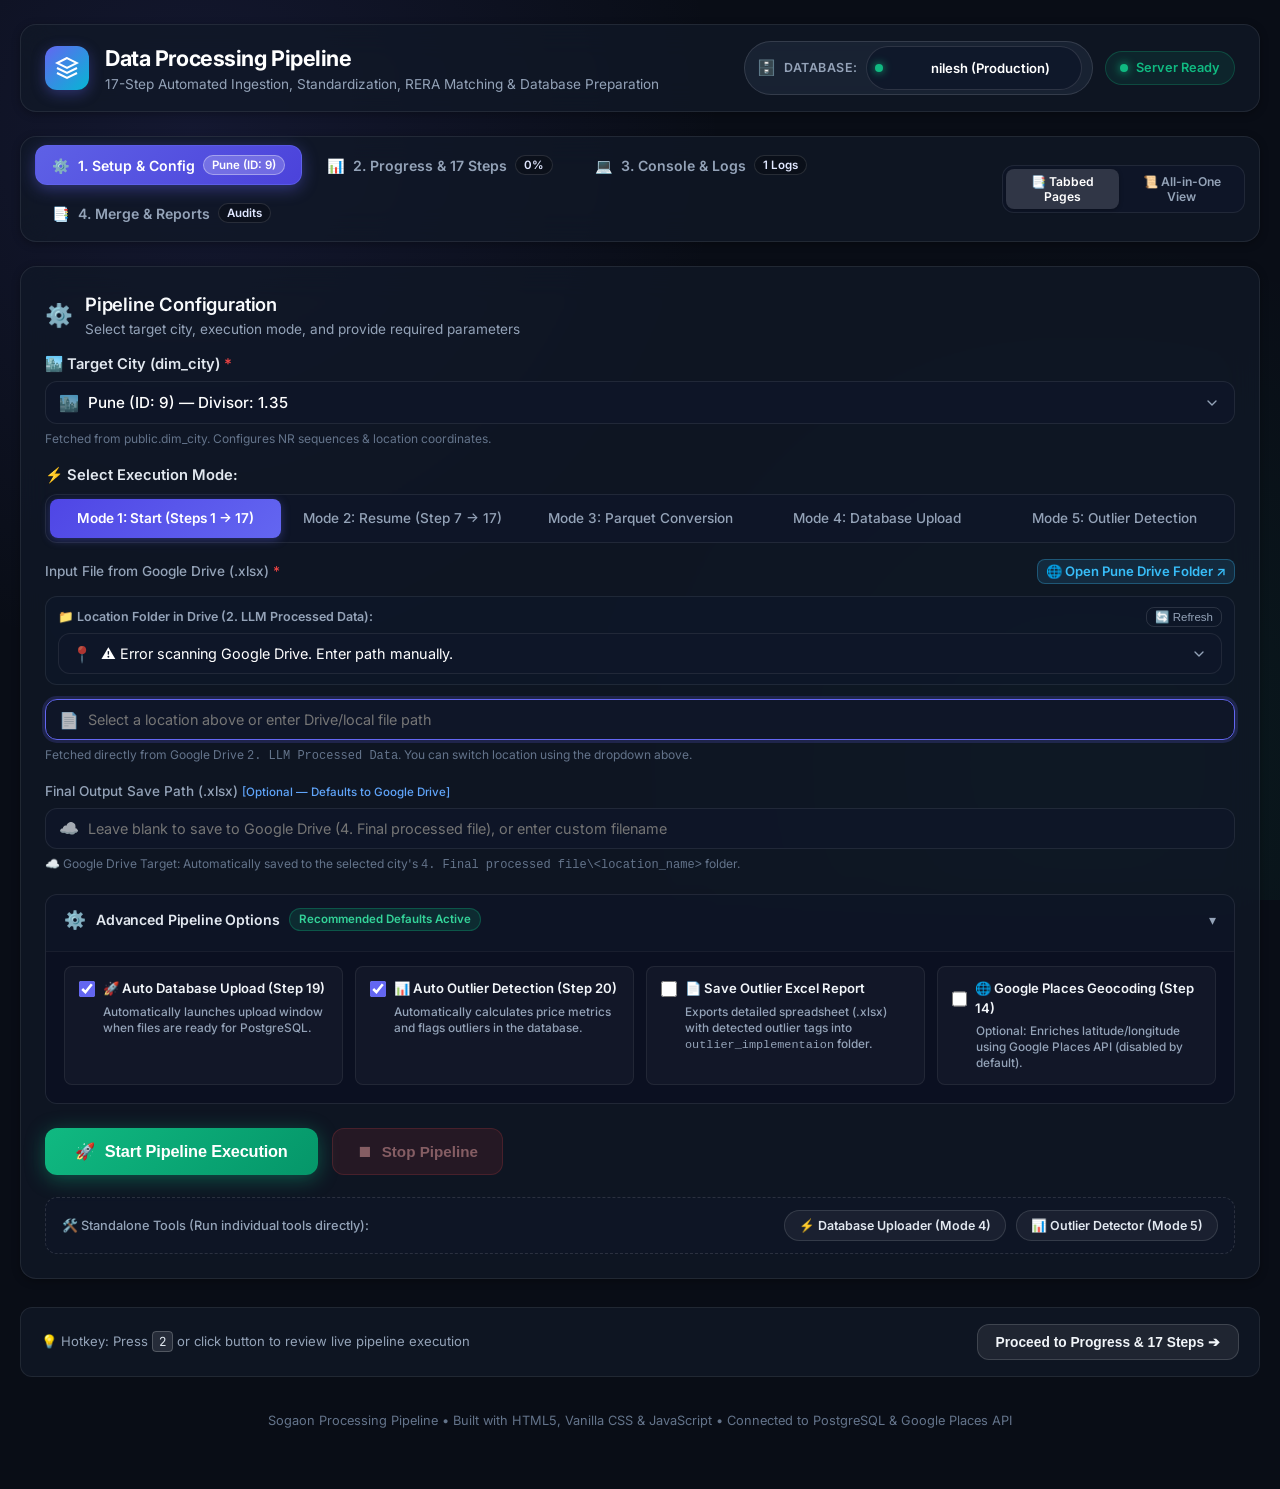
==== commit 9620c523: "before abu_dhabi merge" ====
--- a/Processing/web/index.html
+++ b/Processing/web/index.html
@@ -27,8 +27,7 @@
         </div>
         <div>
           <h1 class="brand-title">Data Processing Pipeline</h1>
-          <p class="brand-subtitle">20-Step Automated Ingestion, Standardization, RERA Matching, Parquet, Database
-            Upload & Outlier Detection</p>
+          <p class="brand-subtitle">17-Step Automated Ingestion, Standardization, RERA Matching & Database Preparation</p>
         </div>
       </div>
       <div class="header-status">
@@ -51,10 +50,52 @@
       </div>
     </header>
 
+    <!-- TOP APPLICATION NAVIGATION TABS (PAGINATED VIEWS & TOGGLE) -->
+    <nav class="app-nav-tabs-bar" id="app-nav-bar" aria-label="Dashboard View Navigation">
+      <div class="nav-tabs-group">
+        <button type="button" class="nav-tab-btn active" id="tab-btn-config" data-tab="config" title="Step 1: Configure city, mode and input paths (Hotkey: 1)">
+          <span class="tab-icon">⚙️</span>
+          <span class="tab-text">1. Setup &amp; Config</span>
+          <span class="tab-badge" id="tab-badge-city">Pune (ID: 9)</span>
+        </button>
+        <button type="button" class="nav-tab-btn" id="tab-btn-progress" data-tab="progress" title="Step 2: Live Progress &amp; 17-Step Visualizer (Hotkey: 2)">
+          <span class="tab-icon">📊</span>
+          <span class="tab-text">2. Progress &amp; 17 Steps</span>
+          <span class="tab-badge" id="tab-badge-progress">0%</span>
+        </button>
+        <button type="button" class="nav-tab-btn" id="tab-btn-console" data-tab="console" title="Step 3: Live Terminal Console &amp; Paginated Logs (Hotkey: 3)">
+          <span class="tab-icon">💻</span>
+          <span class="tab-text">3. Console &amp; Logs</span>
+          <span class="tab-badge" id="tab-badge-logs">0 Logs</span>
+        </button>
+        <button type="button" class="nav-tab-btn" id="tab-btn-reports" data-tab="reports" title="Step 4: Step 7 Merge Report &amp; Audits (Hotkey: 4)">
+          <span class="tab-icon">📑</span>
+          <span class="tab-text">4. Merge &amp; Reports</span>
+          <span class="tab-badge" id="tab-badge-reports">Audits</span>
+        </button>
+      </div>
+
+      <div class="nav-actions-group">
+        <!-- Layout View Mode Switcher: Tabbed Pages vs Continuous Scroll -->
+        <div class="view-mode-toggle" title="Switch between Tabbed Pages and Continuous Scroll">
+          <button type="button" class="view-mode-btn active" id="btn-mode-tabbed" data-mode="tabbed" title="Paginated tabbed page view">
+            <span>📑 Tabbed Pages</span>
+          </button>
+          <button type="button" class="view-mode-btn" id="btn-mode-scroll" data-mode="scroll" title="Show all sections vertically on one page">
+            <span>📜 All-in-One View</span>
+          </button>
+        </div>
+      </div>
+    </nav>
+
     <!-- MAIN DASHBOARD CONTENT -->
     <main class="dashboard-main">
-      <!-- CONFIGURATION SECTION -->
-      <section class="card config-card">
+      <!-- =========================================================
+           TAB PANE 1: PIPELINE SETUP & CONFIGURATION
+           ========================================================= -->
+      <div class="dashboard-tab-pane active" id="pane-config">
+        <!-- CONFIGURATION SECTION -->
+        <section class="card config-card">
         <div class="card-header" style="margin-bottom: 14px;">
           <div class="card-title-group">
             <span class="card-icon">⚙️</span>
@@ -69,21 +110,19 @@
           <!-- 1. TARGET CITY (AT THE VERY TOP) -->
           <div class="form-group full-width" id="target-city-group">
             <div class="label-with-badge">
-              <label for="city-id" style="font-weight: 600; color: #e2e8f0; font-size: 0.92rem;">🏙️ Target City
-                (dim_city) <span class="req">*</span></label>
+              <label for="city-id" style="font-weight: 600; color: #e2e8f0; font-size: 0.92rem;">🏙️ Target City (dim_city) <span class="req">*</span></label>
               <span class="badge-autodetect hidden" id="city-detect-badge">✨ Auto-detected</span>
             </div>
             <div class="input-with-icon">
               <span class="input-icon">🏙️</span>
               <select id="city-id" required style="font-size: 0.95rem; font-weight: 500;">
-                <optgroup label="Supported Cities (Workflows, Google Drive & Custom Divisors)">
+                <optgroup label="Supported Cities (Google Drive & Custom Divisors)">
                   <option value="9" selected>Pune (ID: 9) — Divisor: 1.35</option>
                   <option value="8">Mumbai (ID: 8) — Divisor: 1.45</option>
                   <option value="12">Thane (ID: 12) — Divisor: 1.40</option>
-                  <option value="15">Dubai (ID: 15) — DLD 2-Step Workflow</option>
-                  <option value="1">Abu Dhabi (ID: 1) — ADREC Workflow</option>
                 </optgroup>
                 <optgroup label="Other Database Cities (dim_city)">
+                  <option value="15">Dubai (ID: 15)</option>
                   <option value="2">Ahmedabad (ID: 2)</option>
                   <option value="3">Banglore (ID: 3)</option>
                   <option value="6">Hyderabad (ID: 6)</option>
@@ -92,37 +131,36 @@
                   <option value="10">Rangareddy (ID: 10)</option>
                   <option value="11">Sangareddy (ID: 11)</option>
                   <option value="13">Yadadri_Bhuvanagiri (ID: 13)</option>
+                  <option value="1">Abu_Dhabi (ID: 1)</option>
                 </optgroup>
               </select>
             </div>
-            <small class="form-hint">Fetched from public.dim_city. Configures NR sequences & location
-              coordinates.</small>
+            <small class="form-hint">Fetched from public.dim_city. Configures NR sequences & location coordinates.</small>
           </div>
 
           <!-- 2. MODE OPTIONS (BELOW TARGET CITY) -->
           <div class="form-group full-width" id="mode-selection-group">
-            <label style="font-weight: 600; color: #e2e8f0; font-size: 0.92rem; margin-bottom: 2px;">⚡ Select Execution
-              Mode:</label>
+            <label style="font-weight: 600; color: #e2e8f0; font-size: 0.92rem; margin-bottom: 2px;">⚡ Select Execution Mode:</label>
             <div class="mode-switch-group" style="width: 100%; display: flex; flex-wrap: wrap;">
-              <label class="mode-pill active" id="mode1-label"
-                style="flex: 1 1 200px; text-align: center; justify-content: center;">
+              <label class="mode-pill active" id="mode1-label" style="flex: 1 1 180px; text-align: center; justify-content: center;">
                 <input type="radio" name="pipeline-mode" value="1" checked id="mode1-radio">
-                <span>Mode 1: Start (Steps 1 → 20)</span>
+                <span>Mode 1: Start (Steps 1 → 17)</span>
               </label>
-              <label class="mode-pill" id="mode2-label"
-                style="flex: 1 1 200px; text-align: center; justify-content: center;">
+              <label class="mode-pill" id="mode2-label" style="flex: 1 1 180px; text-align: center; justify-content: center;">
                 <input type="radio" name="pipeline-mode" value="2" id="mode2-radio">
-                <span>Mode 2: Resume (Step 7 → 20)</span>
+                <span>Mode 2: Resume (Step 7 → 17)</span>
               </label>
-              <label class="mode-pill" id="mode3-label"
-                style="flex: 1 1 200px; text-align: center; justify-content: center;">
+              <label class="mode-pill" id="mode3-label" style="flex: 1 1 180px; text-align: center; justify-content: center;">
                 <input type="radio" name="pipeline-mode" value="3" id="mode3-radio">
-                <span>Mode 3: Parquet (Step 18 → 20)</span>
+                <span>Mode 3: Parquet Conversion</span>
               </label>
-              <label class="mode-pill" id="mode4-label"
-                style="flex: 1 1 200px; text-align: center; justify-content: center;">
+              <label class="mode-pill" id="mode4-label" style="flex: 1 1 180px; text-align: center; justify-content: center;">
                 <input type="radio" name="pipeline-mode" value="4" id="mode4-radio">
-                <span>Mode 4: Outlier (Step 20 Only)</span>
+                <span>Mode 4: Database Upload</span>
+              </label>
+              <label class="mode-pill" id="mode5-label" style="flex: 1 1 180px; text-align: center; justify-content: center;">
+                <input type="radio" name="pipeline-mode" value="5" id="mode5-radio">
+                <span>Mode 5: Outlier Detection</span>
               </label>
             </div>
           </div>
@@ -132,7 +170,7 @@
             <div class="label-with-badge">
               <label for="input-file-path">Input File from Google Drive (.xlsx) <span class="req">*</span></label>
               <a href="https://drive.google.com/drive/folders/1i-dPwAQce86kR552YF03XcvLHsOoDjb-?usp=drive_link"
-                target="_blank" class="drive-external-link" title="Open Google Drive Folder">🌐 Open Drive Folder ↗</a>
+                target="_blank" class="drive-external-link" id="input-drive-link" title="Open Google Drive Folder">🌐 Open Drive Folder ↗</a>
             </div>
 
             <!-- Quick pick location from Drive -->
@@ -249,150 +287,13 @@
             </div>
 
             <!-- Dubai Quick Parquet Mode Switch Banner -->
-            <div
-              style="background: rgba(56, 189, 248, 0.1); border: 1px dashed rgba(56, 189, 248, 0.4); border-radius: var(--radius-sm); padding: 10px 14px; margin-top: 10px; display: flex; justify-content: space-between; align-items: center; flex-wrap: wrap; gap: 8px;">
+            <div style="background: rgba(56, 189, 248, 0.1); border: 1px dashed rgba(56, 189, 248, 0.4); border-radius: var(--radius-sm); padding: 10px 14px; margin-top: 10px; display: flex; justify-content: space-between; align-items: center; flex-wrap: wrap; gap: 8px;">
               <span style="font-size: 0.8rem; color: #bae6fd;">
                 ⚡ Already have a processed Excel file in <code>2.Processed Files</code>? Convert directly to Parquet:
               </span>
-              <button type="button" id="btn-dubai-quick-parquet"
-                style="background: linear-gradient(135deg, #0284c7, #0369a1); border: none; color: #fff; font-size: 0.78rem; font-weight: 600; padding: 5px 12px; border-radius: 4px; cursor: pointer;">
+              <button type="button" id="btn-dubai-quick-parquet" style="background: linear-gradient(135deg, #0284c7, #0369a1); border: none; color: #fff; font-size: 0.78rem; font-weight: 600; padding: 5px 12px; border-radius: 4px; cursor: pointer;">
                 ⚡ Switch to Mode 3: Parquet Conversion
               </button>
-            </div>
-          </div>
-
-          <!-- ABU DHABI WORKFLOW CARD (Visible when Abu Dhabi [ID: 1] is selected) -->
-          <div class="form-group full-width hidden" id="abu-dhabi-workflow-card"
-            style="background: rgba(16, 185, 129, 0.08); border: 1px solid rgba(16, 185, 129, 0.35); border-radius: var(--radius-md); padding: 18px 20px;">
-            <!-- Abu Dhabi Header -->
-            <div
-              style="display: flex; justify-content: space-between; align-items: center; flex-wrap: wrap; gap: 12px; margin-bottom: 16px;">
-              <div>
-                <h3
-                  style="font-size: 1.08rem; font-weight: 700; color: #34d399; display: flex; align-items: center; gap: 8px; margin-bottom: 4px;">
-                  <span>🕌</span> Abu Dhabi Real Estate (ADREC) Workflow
-                </h3>
-                <p style="font-size: 0.84rem; color: #94a3b8; line-height: 1.45; margin: 0;">
-                  Automates transaction scraping from the ADREC open portal, uploads directly to Google Drive, and
-                  enables Drive dataset selection for processing.
-                </p>
-              </div>
-              <div style="display: flex; gap: 10px; flex-wrap: wrap; align-items: center;">
-                <a href="https://drive.google.com/drive/folders/1F5Wau7ePRd90JI2nKaUDqa6kJLiWvqjG?usp=drive_link"
-                  target="_blank" class="drive-external-link"
-                  style="font-size: 0.8rem; padding: 7px 14px; background: rgba(16, 185, 129, 0.18); border: 1px solid rgba(52, 211, 153, 0.4); color: #6ee7b7; border-radius: 6px; text-decoration: none; display: inline-flex; align-items: center; gap: 6px; font-weight: 500;"
-                  title="Open Raw Data Google Drive Folder">
-                  📥 Raw Data Folder ↗
-                </a>
-                <a href="https://drive.google.com/drive/folders/126uTbJ8Sp4mHUuhgR6Q18W6k6qtgEu0s?usp=drive_link"
-                  target="_blank" class="drive-external-link"
-                  style="font-size: 0.8rem; padding: 7px 14px; background: rgba(56, 189, 248, 0.18); border: 1px solid rgba(56, 189, 248, 0.4); color: #7dd3fc; border-radius: 6px; text-decoration: none; display: inline-flex; align-items: center; gap: 6px; font-weight: 500;"
-                  title="Open Processed Data Google Drive Folder">
-                  📁 Processed Data Folder ↗
-                </a>
-              </div>
-            </div>
-
-            <!-- Abu Dhabi 2-Step Execution Options -->
-            <div
-              style="display: grid; grid-template-columns: repeat(auto-fit, minmax(320px, 1fr)); gap: 16px; margin-bottom: 14px;">
-              <!-- Step 1 Config Box -->
-              <div
-                style="background: rgba(15, 23, 42, 0.7); border: 1px solid rgba(52, 211, 153, 0.25); border-radius: var(--radius-sm); padding: 16px; display: flex; flex-direction: column; justify-content: space-between;">
-                <div>
-                  <div style="display: flex; justify-content: space-between; align-items: center; margin-bottom: 12px;">
-                    <span style="font-weight: 600; color: #d1fae5; font-size: 0.92rem;">📥 Step 1: Scraping (adrec_downloader.py)</span>
-                    <label class="checkbox-pill" style="padding: 3px 10px; font-size: 0.78rem;">
-                      <input type="checkbox" id="ad-run-scraping" checked>
-                      <span>Enable</span>
-                    </label>
-                  </div>
-                  <div style="display: grid; grid-template-columns: 1fr 1fr; gap: 10px;">
-                    <div>
-                      <label style="font-size: 0.78rem; color: #94a3b8; margin-bottom: 4px; display: block;">From Date:</label>
-                      <input type="text" id="ad-from-date" placeholder="YYYY-MM-DD"
-                        style="padding: 9px 12px; font-size: 0.85rem; background: rgba(30, 41, 59, 0.9); border: 1px solid #334155; border-radius: 6px; color: #fff; width: 100%;">
-                      <small style="font-size: 0.7rem; color: #34d399; margin-top: 3px; display: block;">Manual entry (DB auto-detect)</small>
-                    </div>
-                    <div>
-                      <label style="font-size: 0.78rem; color: #94a3b8; margin-bottom: 4px; display: block;">To Date:</label>
-                      <input type="text" id="ad-to-date" placeholder="YYYY-MM-DD"
-                        style="padding: 9px 12px; font-size: 0.85rem; background: rgba(30, 41, 59, 0.9); border: 1px solid #334155; border-radius: 6px; color: #fff; width: 100%;">
-                      <small style="font-size: 0.7rem; color: #94a3b8; margin-top: 3px; display: block;">Defaults to Yesterday</small>
-                    </div>
-                  </div>
-                </div>
-                <div
-                  style="display: flex; justify-content: space-between; align-items: center; margin-top: 14px; padding-top: 12px; border-top: 1px solid rgba(255, 255, 255, 0.05); flex-wrap: wrap; gap: 8px;">
-                  <small style="font-size: 0.75rem; color: #64748b;">
-                    Uploads raw CSV directly to Google Drive
-                  </small>
-                  <label class="checkbox-pill" style="padding: 3px 10px; font-size: 0.74rem;"
-                    title="Run Chrome in headless background mode">
-                    <input type="checkbox" id="ad-headless" checked>
-                    <span>🕶️ Headless Chrome</span>
-                  </label>
-                </div>
-              </div>
-
-              <!-- Step 2 Config Box (File Selection from Google Drive) -->
-              <div
-                style="background: rgba(15, 23, 42, 0.7); border: 1px solid rgba(52, 211, 153, 0.25); border-radius: var(--radius-sm); padding: 16px; display: flex; flex-direction: column; justify-content: space-between;">
-                <div>
-                  <div style="display: flex; justify-content: space-between; align-items: center; margin-bottom: 12px;">
-                    <span style="font-weight: 600; color: #d1fae5; font-size: 0.92rem;">📁 Step 2: Google Drive File Selection</span>
-                    <button type="button" id="btn-refresh-ad-files" title="Refresh files from Google Drive folder"
-                      style="background: rgba(52, 211, 153, 0.15); border: 1px solid rgba(52, 211, 153, 0.3); color: #6ee7b7; font-size: 0.75rem; padding: 3px 10px; border-radius: 4px; cursor: pointer; display: flex; align-items: center; gap: 4px;">
-                      🔄 Refresh Files
-                    </button>
-                  </div>
-                  <div>
-                    <label style="font-size: 0.78rem; color: #94a3b8; margin-bottom: 4px; display: block;">Select File from Google Drive:</label>
-                    <select id="ad-drive-file-select"
-                      style="padding: 9px 12px; font-size: 0.85rem; background: rgba(30, 41, 59, 0.9); border: 1px solid #334155; border-radius: 6px; color: #fff; width: 100%; margin-bottom: 8px;">
-                      <option value="">[Auto: Latest uploaded file in Google Drive]</option>
-                    </select>
-                  </div>
-                  <div>
-                    <label style="font-size: 0.78rem; color: #94a3b8; margin-bottom: 4px; display: block;">Selected CSV Input File:</label>
-                    <input type="text" id="ad-custom-csv" placeholder="[Auto: latest file in Google Drive folder]"
-                      style="padding: 9px 12px; font-size: 0.85rem; background: rgba(30, 41, 59, 0.9); border: 1px solid #334155; border-radius: 6px; color: #fff; width: 100%;">
-                  </div>
-                </div>
-                <div id="ad-file-info-badge"
-                  style="margin-top: 14px; padding-top: 12px; border-top: 1px solid rgba(255, 255, 255, 0.05); font-size: 0.74rem; color: #6ee7b7; display: flex; justify-content: space-between; align-items: center; flex-wrap: wrap; gap: 6px;">
-                  <span id="ad-file-info-text">Raw Data Folder: 1F5Wau7ePRd90JI2nKaUDqa6kJLiWvqjG</span>
-                  <a id="ad-file-view-link"
-                    href="https://drive.google.com/drive/folders/1F5Wau7ePRd90JI2nKaUDqa6kJLiWvqjG?usp=drive_link"
-                    target="_blank" style="color: #34d399; text-decoration: underline; font-size: 0.74rem;">View Raw Data on Drive ↗</a>
-                </div>
-              </div>
-            </div>
-
-            <!-- Abu Dhabi Quick Action Buttons inside card -->
-            <div
-              style="background: rgba(16, 185, 129, 0.08); border: 1px dashed rgba(52, 211, 153, 0.35); border-radius: var(--radius-sm); padding: 12px 18px; margin-top: 12px; display: flex; justify-content: space-between; align-items: center; flex-wrap: wrap; gap: 12px; width: 100%;">
-              <div style="display: flex; align-items: center; gap: 8px;">
-                <span style="font-size: 0.85rem; color: #a7f3d0; font-weight: 600;">
-                  ⚡ Quick Trigger:
-                </span>
-                <span style="font-size: 0.78rem; color: #6ee7b7;">
-                  Select an existing file from Drive or run full download + processing pipeline:
-                </span>
-              </div>
-              <div style="display: flex; gap: 10px; flex-wrap: wrap;">
-                <button type="button" id="btn-ad-quick-download"
-                  style="background: linear-gradient(135deg, #059669, #047857); border: 1px solid rgba(52, 211, 153, 0.4); color: #fff; font-size: 0.82rem; font-weight: 600; padding: 8px 18px; border-radius: 6px; cursor: pointer; display: flex; align-items: center; gap: 8px; transition: transform 0.15s ease;"
-                  title="Run end-to-end: Download from ADREC and process steps 2 to 13">
-                  <span>📥</span> Download & Process (Step 1 → 13)
-                </button>
-                <button type="button" id="btn-ad-quick-step2"
-                  style="background: linear-gradient(135deg, #0284c7, #0369a1); border: 1px solid rgba(56, 189, 248, 0.4); color: #fff; font-size: 0.82rem; font-weight: 600; padding: 8px 18px; border-radius: 6px; cursor: pointer; display: flex; align-items: center; gap: 8px; transition: transform 0.15s ease;"
-                  title="Directly process the selected Google Drive file without scraping">
-                  <span>⚡</span> Process Selected File Only (Step 2 → 13)
-                </button>
-                <button type="button" id="btn-ad-run-processing" style="display: none;"></button>
-              </div>
             </div>
           </div>
 
@@ -400,17 +301,25 @@
           <div class="form-group full-width hidden" id="manual-file-group">
             <div class="label-with-badge">
               <label for="manual-file-path">Manual Corrected Excel File (.xlsx) <span class="req">*</span></label>
-              <span class="badge-drive" title="Connected to Google Drive Desktop Sync">☁️ Drive Synced (3. Manually
-                Corrected)</span>
+              <div style="display: flex; align-items: center; gap: 8px;">
+                <span class="badge-drive" title="Connected to Google Drive Desktop Sync">☁️ Drive Synced (3. Manually Corrected)</span>
+                <a href="https://drive.google.com/drive/folders/1oQ3JQ_v9shWZQlW4JYDpLPXKFOEdAqRW?usp=drive_link" target="_blank" class="drive-external-link" id="manual-drive-link" title="Open Google Drive Folder">🌐 Open Drive Folder ↗</a>
+              </div>
             </div>
 
             <!-- Quick pick location from Drive for Mode 2 -->
             <div class="drive-picker-container" id="manual-drive-picker-container">
               <div class="drive-picker-header">
-                <span class="picker-label">📁 Pick Location from Google Drive (3. Manually Corrected):</span>
+                <span class="picker-label">📁 Pick Location Folder from Google Drive (3. Manually Corrected):</span>
                 <button type="button" class="picker-refresh-btn" id="btn-refresh-manual-locs"
                   title="Refresh Drive Folders">🔄 Refresh</button>
               </div>
+
+              <!-- Location Folder Quick Chips in Mode 2 -->
+              <div class="pause-location-chips" id="mode2-location-chips" style="margin-top: 6px; margin-bottom: 6px;">
+                <!-- Populated dynamically with location folders: Bandra, Mohmadwadi, etc. -->
+              </div>
+
               <div class="input-with-icon">
                 <span class="input-icon">📍</span>
                 <select id="drive-manual-location-select">
@@ -419,20 +328,43 @@
               </div>
             </div>
 
+            <!-- Multi-File Selection Box for Mode 2 (Step 7 Resume) -->
+            <div id="mode2-selected-files-container" class="selected-files-box" style="margin-top: 12px; background: rgba(15, 23, 42, 0.6); border: 1px solid rgba(251, 191, 36, 0.35); border-radius: var(--radius-sm); padding: 12px;">
+              <div style="display: flex; justify-content: space-between; align-items: center; margin-bottom: 8px; flex-wrap: wrap; gap: 6px;">
+                <span style="font-size: 0.84rem; font-weight: 600; color: #fbbf24; display: flex; align-items: center; gap: 6px;">
+                  📚 Selected Files for Step 7 Merge &amp; Processing:
+                  <span id="mode2-files-count-badge" class="badge-count" style="background: rgba(251, 191, 36, 0.2); color: #fbbf24; border: 1px solid rgba(251, 191, 36, 0.4); padding: 2px 8px; border-radius: 12px; font-size: 0.75rem;">0 Files</span>
+                </span>
+                <div style="display: flex; gap: 8px;">
+                  <button type="button" id="btn-mode2-select-all" class="btn-xs" style="background: rgba(99, 102, 241, 0.2); color: #818cf8; border: 1px solid rgba(99, 102, 241, 0.4); font-size: 0.72rem; padding: 3px 8px; border-radius: 4px; cursor: pointer;" title="Select files from all scanned location folders">
+                    + Select All Folders
+                  </button>
+                  <button type="button" id="btn-mode2-clear-all" class="btn-xs" style="background: rgba(239, 68, 68, 0.15); color: #f87171; border: 1px solid rgba(239, 68, 68, 0.3); font-size: 0.72rem; padding: 3px 8px; border-radius: 4px; cursor: pointer;">
+                    ✕ Clear All
+                  </button>
+                </div>
+              </div>
+              <div id="mode2-selected-files-list" style="display: flex; flex-wrap: wrap; gap: 6px; max-height: 120px; overflow-y: auto; padding: 4px 0;">
+                <!-- Dynamic File Tags -->
+              </div>
+            </div>
+
             <div class="input-with-icon" style="margin-top: 8px;">
               <span class="input-icon">📑</span>
               <input type="text" id="manual-file-path"
-                placeholder="Select a location above or enter manual corrected file path">
-            </div>
-            <small class="form-hint">Resume processing after manual project name verification.</small>
+                placeholder="Select location folder(s) above or enter manual file path(s) - comma separated if multiple">
+            </div>
+            <small class="form-hint">Resume processing after manual project name verification. Supports multiple location files for auto-merging.</small>
           </div>
 
           <!-- Mode 3 Input (Hidden initially) -->
           <div class="form-group full-width hidden" id="final-file-group">
             <div class="label-with-badge">
               <label for="final-file-path">Final Processed Excel File (.xlsx) <span class="req">*</span></label>
-              <span class="badge-drive" title="Connected to Google Drive Desktop Sync">☁️ Drive Synced (4. Final
-                processed file)</span>
+              <div style="display: flex; align-items: center; gap: 8px;">
+                <span class="badge-drive" title="Connected to Google Drive Desktop Sync">☁️ Drive Synced (4. Final processed file)</span>
+                <a href="https://drive.google.com/drive/folders/1l-HFh36Yk8pSs-NmoSK60if6cP2cjztM" target="_blank" class="drive-external-link" id="final-drive-link" title="Open Google Drive Folder">🌐 Open Drive Folder ↗</a>
+              </div>
             </div>
 
             <!-- Quick pick location from Drive for Mode 3 -->
@@ -458,14 +390,51 @@
             <small class="form-hint">Direct Parquet conversion on a final processed file from Google Drive.</small>
           </div>
 
-          <!-- MODE 4 OUTLIER-ONLY DEDICATED SECTION (Visible in Mode 4) -->
-          <div class="form-group full-width hidden" id="mode4-location-container"
+          <!-- MODE 4 DATABASE UPLOAD PIPELINE DEDICATED SECTION (Visible in Mode 4) -->
+          <div class="form-group full-width hidden" id="mode4-upload-container"
+            style="background: rgba(16, 185, 129, 0.08); border: 1px solid rgba(16, 185, 129, 0.28); border-radius: var(--radius-md); padding: 18px 20px;">
+            <div style="margin-bottom: 14px; display: flex; justify-content: space-between; align-items: flex-start; flex-wrap: wrap; gap: 10px;">
+              <div>
+                <h3 style="font-size: 1.05rem; font-weight: 700; color: #34d399; display: flex; align-items: center; gap: 8px; margin-bottom: 4px;">
+                  <span>🚀</span> Mode 4: Database Upload Pipeline (final_code.py)
+                </h3>
+                <p style="font-size: 0.84rem; color: #94a3b8; line-height: 1.45;">
+                  Verifies converted parquet records, creates automatic PostgreSQL table backups, and uploads batch transactions to the active database.
+                </p>
+              </div>
+              <div class="badge-drive" style="font-size: 0.78rem; padding: 4px 12px; background: rgba(16, 185, 129, 0.18); color: #34d399; border: 1px solid rgba(16, 185, 129, 0.35);">
+                🗄️ Target DB: <strong id="mode4-active-db-name">nilesh (Production)</strong>
+              </div>
+            </div>
+
+            <div style="background: rgba(15, 23, 42, 0.7); border: 1px solid rgba(255, 255, 255, 0.08); border-radius: var(--radius-sm); padding: 14px; margin-bottom: 12px;">
+              <div style="display: flex; justify-content: space-between; align-items: center; margin-bottom: 6px;">
+                <span style="font-size: 0.8rem; font-weight: 600; color: #cbd5e1;">📄 Pipeline Script Location:</span>
+                <span style="font-size: 0.75rem; color: #10b981;">Ready to Trigger</span>
+              </div>
+              <code style="display: block; font-size: 0.78rem; color: #38bdf8; background: rgba(0, 0, 0, 0.35); padding: 8px 12px; border-radius: 4px; word-break: break-all;">
+                E:\Nilesh\Database\DB1_DB2_Uploading_Pipeline\final_code.py
+              </code>
+              <small style="display: block; margin-top: 8px; font-size: 0.76rem; color: #94a3b8;">
+                Clicking <strong>Start Pipeline Execution</strong> or the button below will trigger <code>final_code.py</code> in an interactive console window to perform verification and uploading.
+              </small>
+            </div>
+
+            <div style="display: flex; justify-content: flex-end; gap: 10px;">
+              <button type="button" id="btn-mode4-launch-terminal" class="btn btn-secondary" style="background: linear-gradient(135deg, #059669, #047857); border: 1px solid #10b981; color: #fff; font-weight: 600; padding: 9px 18px;">
+                <span>🚀 Launch final_code.py in Terminal</span>
+              </button>
+            </div>
+          </div>
+
+          <!-- MODE 5 OUTLIER-ONLY DEDICATED SECTION (Visible in Mode 5) -->
+          <div class="form-group full-width hidden" id="mode5-location-container"
             style="background: rgba(99, 102, 241, 0.08); border: 1px solid rgba(99, 102, 241, 0.25); border-radius: var(--radius-md); padding: 16px 18px;">
             <div
               style="margin-bottom: 12px; display: flex; justify-content: space-between; align-items: flex-start; flex-wrap: wrap; gap: 8px;">
               <div>
                 <h3 style="font-size: 0.96rem; font-weight: 600; color: #a5b4fc; margin-bottom: 4px;">
-                  📊 Outlier Detection & Database Update (Step 20)
+                  📊 Mode 5: Outlier Detection &amp; Database Update
                 </h3>
                 <p style="font-size: 0.8rem; color: #94a3b8; line-height: 1.4;">
                   Calculates price percentiles and updates <code>rate</code>, <code>is_outlier</code>, and
@@ -482,14 +451,11 @@
               <div class="label-with-badge"
                 style="display: flex; justify-content: space-between; align-items: center; flex-wrap: wrap; gap: 8px;">
                 <div style="display: flex; align-items: center; gap: 8px;">
-                  <label style="color: #e2e8f0; font-weight: 600; font-size: 0.92rem; margin: 0;">📍 Select Location(s)
-                    to Process:</label>
-                  <span
-                    style="font-size: 0.72rem; color: #38bdf8; background: rgba(56, 189, 248, 0.12); padding: 2px 8px; border-radius: 999px; border: 1px solid rgba(56, 189, 248, 0.25);">✨
-                    Multi-Select Enabled</span>
+                  <label style="color: #e2e8f0; font-weight: 600; font-size: 0.92rem; margin: 0;">📍 Select Location(s) to Process:</label>
+                  <span style="font-size: 0.72rem; color: #38bdf8; background: rgba(56, 189, 248, 0.12); padding: 2px 8px; border-radius: 999px; border: 1px solid rgba(56, 189, 248, 0.25);">✨ Multi-Select Enabled</span>
                 </div>
                 <label class="checkbox-pill">
-                  <input type="checkbox" id="mode4-all-locations" checked>
+                  <input type="checkbox" id="mode5-all-locations" checked>
                   <span>Run for ALL locations in city (Recommended)</span>
                 </label>
               </div>
@@ -505,8 +471,7 @@
               <!-- Quick Clickable Location Chips -->
               <div id="outlier-chips-wrapper" style="margin-top: 2px;">
                 <div style="display: flex; justify-content: space-between; align-items: center; margin-bottom: 6px;">
-                  <span style="font-size: 0.76rem; color: #94a3b8; font-weight: 500;">⚡ Quick-Select Location(s) (Click
-                    to toggle multiple):</span>
+                  <span style="font-size: 0.76rem; color: #94a3b8; font-weight: 500;">⚡ Quick-Select Location(s) (Click to toggle multiple):</span>
                   <button type="button" class="picker-refresh-btn" id="btn-refresh-outlier-locs"
                     title="Refresh locations from Google Drive folders" style="font-size: 0.72rem; padding: 2px 8px;">🔄
                     Refresh Locations</button>
@@ -518,12 +483,11 @@
 
               <!-- Specific Location Text Input -->
               <div style="margin-top: 4px;">
-                <input type="text" id="mode4-location-input"
-                  placeholder="e.g. Borivali, Kandivali, Malad (click chips to multi-select or type comma-separated)"
-                  disabled style="padding: 9px 14px;">
-              </div>
-              <small class="form-hint" style="color: #94a3b8;">Click one or more location chips above to multi-select,
-                type comma-separated locations, or leave 'ALL' checked for the entire city.</small>
+                <input type="text" id="mode5-location-input"
+                  placeholder="e.g. Borivali, Kandivali, Malad (click chips to multi-select or type comma-separated)" disabled
+                  style="padding: 9px 14px;">
+              </div>
+              <small class="form-hint" style="color: #94a3b8;">Click one or more location chips above to multi-select, type comma-separated locations, or leave 'ALL' checked for the entire city.</small>
             </div>
           </div>
 
@@ -580,8 +544,7 @@
                     <input type="checkbox" id="save-outlier-report">
                     <span class="adv-card-title">📄 Save Outlier Excel Report</span>
                   </div>
-                  <span class="adv-card-desc">Exports detailed spreadsheet (.xlsx) with detected outlier tags into
-                    <code>outlier_implementaion</code> folder.</span>
+                  <span class="adv-card-desc">Exports detailed spreadsheet (.xlsx) with detected outlier tags into <code>outlier_implementaion</code> folder.</span>
                 </label>
 
                 <!-- Option 4: Step 14 Geocoding -->
@@ -615,17 +578,30 @@
             <div class="quick-tools-btns">
               <button type="button" id="btn-launch-upload-manual" class="btn-tool-pill"
                 title="Launch database uploader interactive console directly">
-                ⚡ Database Uploader (final_code.py)
+                ⚡ Database Uploader (Mode 4)
               </button>
               <button type="button" id="btn-run-outlier-manual" class="btn-tool-pill"
                 title="Run outlier detection on database directly">
-                📊 Outlier Detector (Step 20)
+                📊 Outlier Detector (Mode 5)
               </button>
             </div>
           </div>
         </form>
       </section>
 
+      <!-- Pane 1 Footer Navigation -->
+      <div class="tab-pane-footer">
+        <span class="pane-hint">💡 Hotkey: Press <kbd>2</kbd> or click button to review live pipeline execution</span>
+        <button type="button" class="btn btn-secondary btn-nav-pane" data-target="progress">
+          <span>Proceed to Progress &amp; 17 Steps ➔</span>
+        </button>
+      </div>
+    </div>
+
+    <!-- =========================================================
+         TAB PANE 2: LIVE PROGRESS & 17 EXECUTION STEPS
+         ========================================================= -->
+    <div class="dashboard-tab-pane" id="pane-progress">
       <!-- STEP 7 PAUSE CARD (Appears when Step 6 finishes in Mode 1, or when Mode 2 is selected) -->
       <section class="card pause-card hidden" id="pause-card">
         <div class="pause-content">
@@ -749,65 +725,50 @@
           </div>
 
           <!-- Multi-File Selection List Container -->
-          <div id="step7-selected-files-container" class="selected-files-box"
-            style="margin-top: 14px; background: rgba(15, 23, 42, 0.6); border: 1px solid rgba(251, 191, 36, 0.3); border-radius: var(--radius-sm); padding: 12px;">
+          <div id="step7-selected-files-container" class="selected-files-box" style="margin-top: 14px; background: rgba(15, 23, 42, 0.6); border: 1px solid rgba(251, 191, 36, 0.3); border-radius: var(--radius-sm); padding: 12px;">
             <div style="display: flex; justify-content: space-between; align-items: center; margin-bottom: 8px;">
-              <span
-                style="font-size: 0.84rem; font-weight: 600; color: #fbbf24; display: flex; align-items: center; gap: 6px;">
+              <span style="font-size: 0.84rem; font-weight: 600; color: #fbbf24; display: flex; align-items: center; gap: 6px;">
                 📚 Selected Files for Step 7 Merge & Processing:
-                <span id="step7-files-count-badge" class="badge-count"
-                  style="background: rgba(251, 191, 36, 0.2); color: #fbbf24; border: 1px solid rgba(251, 191, 36, 0.4); padding: 2px 8px; border-radius: 12px; font-size: 0.75rem;">0
-                  Files</span>
+                <span id="step7-files-count-badge" class="badge-count" style="background: rgba(251, 191, 36, 0.2); color: #fbbf24; border: 1px solid rgba(251, 191, 36, 0.4); padding: 2px 8px; border-radius: 12px; font-size: 0.75rem;">0 Files</span>
               </span>
               <div style="display: flex; gap: 8px;">
-                <button type="button" id="btn-step7-select-all" class="btn-xs"
-                  style="background: rgba(99, 102, 241, 0.2); color: #818cf8; border: 1px solid rgba(99, 102, 241, 0.4); font-size: 0.72rem; padding: 3px 8px; border-radius: 4px; cursor: pointer;"
-                  title="Select files from all scanned location folders">
+                <button type="button" id="btn-step7-select-all" class="btn-xs" style="background: rgba(99, 102, 241, 0.2); color: #818cf8; border: 1px solid rgba(99, 102, 241, 0.4); font-size: 0.72rem; padding: 3px 8px; border-radius: 4px; cursor: pointer;" title="Select files from all scanned location folders">
                   + Select All Folders
                 </button>
-                <button type="button" id="btn-step7-clear-all" class="btn-xs"
-                  style="background: rgba(239, 68, 68, 0.15); color: #f87171; border: 1px solid rgba(239, 68, 68, 0.3); font-size: 0.72rem; padding: 3px 8px; border-radius: 4px; cursor: pointer;">
+                <button type="button" id="btn-step7-clear-all" class="btn-xs" style="background: rgba(239, 68, 68, 0.15); color: #f87171; border: 1px solid rgba(239, 68, 68, 0.3); font-size: 0.72rem; padding: 3px 8px; border-radius: 4px; cursor: pointer;">
                   ✕ Clear All
                 </button>
               </div>
             </div>
-            <div id="step7-selected-files-list"
-              style="display: flex; flex-wrap: wrap; gap: 6px; max-height: 120px; overflow-y: auto; padding: 4px 0;">
+            <div id="step7-selected-files-list" style="display: flex; flex-wrap: wrap; gap: 6px; max-height: 120px; overflow-y: auto; padding: 4px 0;">
               <!-- Dynamic File Tags -->
             </div>
           </div>
 
           <!-- File path input & Resume button -->
           <div class="pause-input-row" style="margin-top: 12px;">
-            <input type="text" id="resume-file-path"
-              placeholder="Path(s) to manual corrected file(s) - comma separated if multiple">
+            <input type="text" id="resume-file-path" placeholder="Path(s) to manual corrected file(s) - comma separated if multiple">
             <button type="button" id="btn-resume" class="btn btn-primary">
               <span class="btn-icon">▶</span>
-              <span class="btn-text">Resume (Steps 7 → 20)</span>
+              <span class="btn-text">Resume (Steps 7 → 17)</span>
             </button>
           </div>
 
           <!-- Step 7 Multi-File Merge Status & Report Panel -->
-          <div id="step7-merge-report-card" class="merge-report-card hidden"
-            style="margin-top: 14px; background: rgba(30, 41, 59, 0.7); border: 1px solid rgba(56, 189, 248, 0.3); border-radius: var(--radius-sm); padding: 14px;">
-            <div
-              style="display: flex; justify-content: space-between; align-items: center; margin-bottom: 10px; border-bottom: 1px solid rgba(255,255,255,0.08); padding-bottom: 8px;">
-              <span
-                style="font-weight: 600; font-size: 0.9rem; color: #38bdf8; display: flex; align-items: center; gap: 6px;">
+          <div id="step7-merge-report-card" class="merge-report-card hidden" style="margin-top: 14px; background: rgba(30, 41, 59, 0.7); border: 1px solid rgba(56, 189, 248, 0.3); border-radius: var(--radius-sm); padding: 14px;">
+            <div style="display: flex; justify-content: space-between; align-items: center; margin-bottom: 10px; border-bottom: 1px solid rgba(255,255,255,0.08); padding-bottom: 8px;">
+              <span style="font-weight: 600; font-size: 0.9rem; color: #38bdf8; display: flex; align-items: center; gap: 6px;">
                 📊 Step 7 Merge Report & Column Verification
               </span>
-              <span id="step7-merge-status-badge"
-                style="font-size: 0.78rem; font-weight: 600; padding: 4px 10px; border-radius: 9999px;">
+              <span id="step7-merge-status-badge" style="font-size: 0.78rem; font-weight: 600; padding: 4px 10px; border-radius: 9999px;">
                 <!-- Status pill -->
               </span>
             </div>
-            <div id="step7-merge-status-message"
-              style="font-size: 0.82rem; color: #cbd5e1; margin-bottom: 10px; line-height: 1.4;">
+            <div id="step7-merge-status-message" style="font-size: 0.82rem; color: #cbd5e1; margin-bottom: 10px; line-height: 1.4;">
               <!-- Overall status message -->
             </div>
             <div style="overflow-x: auto;">
-              <table id="step7-merge-report-table" class="report-table"
-                style="width: 100%; border-collapse: collapse; font-size: 0.8rem; text-align: left;">
+              <table id="step7-merge-report-table" class="report-table" style="width: 100%; border-collapse: collapse; font-size: 0.8rem; text-align: left;">
                 <thead>
                   <tr style="background: rgba(15, 23, 42, 0.8); color: #94a3b8; border-bottom: 1px solid #334155;">
                     <th style="padding: 6px 8px;">#</th>
@@ -918,11 +879,21 @@
         </div>
       </section>
 
-      <!-- 20-STEP PIPELINE VISUALIZATION GRID -->
+      <!-- 17-STEP PIPELINE VISUALIZATION GRID -->
       <section class="steps-section">
         <div class="section-title-bar">
-          <h2 class="section-title" id="steps-section-title">Pipeline Execution Steps (1 to 20)</h2>
-          <span class="steps-count-badge" id="steps-status-summary">0 / 20 Completed</span>
+          <h2 class="section-title" id="steps-section-title">Pipeline Execution Steps (1 to 17)</h2>
+          <span class="steps-count-badge" id="steps-status-summary">0 / 17 Completed</span>
+        </div>
+
+        <!-- Step Filters Toolbar -->
+        <div class="step-filters-bar">
+          <div class="step-filter-pills" id="step-filter-pills">
+            <button type="button" class="step-filter-pill active" data-filter="all">All Steps (<span id="count-step-all">17</span>)</button>
+            <button type="button" class="step-filter-pill" data-filter="running">Running (<span id="count-step-running">0</span>)</button>
+            <button type="button" class="step-filter-pill" data-filter="completed">Completed (<span id="count-step-completed">0</span>)</button>
+            <button type="button" class="step-filter-pill" data-filter="pending">Pending (<span id="count-step-pending">17</span>)</button>
+          </div>
         </div>
 
         <div class="steps-grid" id="steps-grid">
@@ -930,7 +901,36 @@
         </div>
       </section>
 
-      <!-- LIVE TERMINAL CONSOLE -->
+      <!-- Pane 2 Footer Navigation -->
+      <div class="tab-pane-footer">
+        <button type="button" class="btn btn-secondary btn-nav-pane" data-target="config">
+          <span>⬅ Back to Configuration</span>
+        </button>
+        <button type="button" class="btn btn-secondary btn-nav-pane" data-target="console">
+          <span>Proceed to Console &amp; Logs ➔</span>
+        </button>
+      </div>
+    </div>
+
+    <!-- =========================================================
+         TAB PANE 3: LIVE TERMINAL CONSOLE & LOGS (WITH PAGINATION)
+         ========================================================= -->
+    <div class="dashboard-tab-pane" id="pane-console">
+      <!-- Compact Progress Bar for Real-time Visibility in Console -->
+      <div class="compact-progress-strip">
+        <div class="compact-progress-left">
+          <span style="font-size: 0.82rem; font-weight: 600; color: #38bdf8;" id="compact-step-label">Current Step: Ready to Start</span>
+          <div class="compact-progress-track">
+            <div class="compact-progress-fill" id="compact-progress-bar" style="width: 0%;"></div>
+          </div>
+          <span style="font-size: 0.8rem; font-weight: 700; color: #e2e8f0;" id="compact-progress-percent">0%</span>
+        </div>
+        <button type="button" class="btn-xs btn-nav-pane" data-target="progress" style="background: rgba(99, 102, 241, 0.18); border: 1px solid rgba(99, 102, 241, 0.4); color: #818cf8; padding: 4px 12px; border-radius: 6px; cursor: pointer; font-weight: 600;">
+          📊 View 17 Steps Grid
+        </button>
+      </div>
+
+      <!-- LIVE TERMINAL CONSOLE CARD WITH PAGINATION & SEARCH -->
       <section class="card console-card">
         <div class="console-header">
           <div class="console-dots">
@@ -938,21 +938,149 @@
             <span class="dot yellow"></span>
             <span class="dot green"></span>
             <span class="console-title">Live Execution Console</span>
+            <span class="tab-badge" id="console-total-badge" style="margin-left: 8px;">0 Logs</span>
           </div>
           <div class="console-tools">
+            <button type="button" class="btn-clear" id="btn-export-logs" title="Export console logs to text file">💾 Export Logs</button>
+            <button type="button" class="btn-clear" id="btn-clear-console">Clear Console</button>
+          </div>
+        </div>
+
+        <!-- Console Search & Log Level Filter Bar -->
+        <div class="console-controls-bar">
+          <div class="console-search-box">
+            <span>🔍</span>
+            <input type="text" id="console-search-input" class="console-search-input" placeholder="Search logs (e.g. error, outlier, step)...">
+            <button type="button" id="btn-clear-search" style="background: none; border: none; color: #94a3b8; cursor: pointer; display: none;">✕</button>
+          </div>
+          <div class="console-level-filters">
+            <button type="button" class="log-filter-btn active" data-level="all">All (<span id="count-log-all">0</span>)</button>
+            <button type="button" class="log-filter-btn" data-level="info">Info (<span id="count-log-info">0</span>)</button>
+            <button type="button" class="log-filter-btn" data-level="success">Success (<span id="count-log-success">0</span>)</button>
+            <button type="button" class="log-filter-btn" data-level="warning">Warning (<span id="count-log-warning">0</span>)</button>
+            <button type="button" class="log-filter-btn" data-level="error">Error (<span id="count-log-error">0</span>)</button>
+          </div>
+        </div>
+
+        <!-- Terminal Log Body -->
+        <div class="console-body" id="console-output">
+          <div class="console-line info">[System] Dashboard initialized. Waiting for pipeline execution to start...
+          </div>
+        </div>
+
+        <!-- Console Pagination Footer Toolbar -->
+        <div class="console-pagination-footer">
+          <div style="display: flex; align-items: center; gap: 8px;">
+            <span style="color: var(--text-dim); font-size: 0.76rem;">Rows per page:</span>
+            <select id="log-page-size-select" style="background: rgba(30, 41, 59, 0.9); border: 1px solid #334155; border-radius: 4px; color: #fff; font-size: 0.76rem; padding: 2px 6px;">
+              <option value="50" selected>50</option>
+              <option value="100">100</option>
+              <option value="250">250</option>
+              <option value="all">All</option>
+            </select>
+          </div>
+          <div class="console-page-controls">
+            <button type="button" id="log-page-first" class="log-page-btn" title="First Page">⏮ First</button>
+            <button type="button" id="log-page-prev" class="log-page-btn" title="Previous Page">◀ Prev</button>
+            <span class="log-page-info" id="log-page-info">Page 1 of 1 (0 logs)</span>
+            <button type="button" id="log-page-next" class="log-page-btn" title="Next Page">Next ▶</button>
+            <button type="button" id="log-page-last" class="log-page-btn" title="Last Page">Last ⏭</button>
+          </div>
+          <div style="display: flex; align-items: center; gap: 10px;">
+            <button type="button" id="btn-jump-latest-logs" class="jump-latest-badge hidden">⬇ New logs (Jump to latest)</button>
+            <label class="live-follow-pill" title="Automatically keep latest logs in view">
+              <input type="checkbox" id="live-follow-cb" checked>
+              <span class="live-dot"></span>
+              <span>Live Follow</span>
+            </label>
             <label class="autoscroll-toggle">
               <input type="checkbox" id="autoscroll-cb" checked>
               <span>Auto-scroll</span>
             </label>
-            <button class="btn-clear" id="btn-clear-console">Clear</button>
-          </div>
-        </div>
-        <div class="console-body" id="console-output">
-          <div class="console-line info">[System] Dashboard initialized. Waiting for pipeline execution to start...
           </div>
         </div>
       </section>
-    </main>
+
+      <!-- Pane 3 Footer Navigation -->
+      <div class="tab-pane-footer">
+        <button type="button" class="btn btn-secondary btn-nav-pane" data-target="progress">
+          <span>⬅ Back to Progress &amp; Steps</span>
+        </button>
+        <button type="button" class="btn btn-secondary btn-nav-pane" data-target="reports">
+          <span>View Merge Reports &amp; Audits ➔</span>
+        </button>
+      </div>
+    </div>
+
+    <!-- =========================================================
+         TAB PANE 4: MERGE REPORTS & OUTPUT FILE AUDITS
+         ========================================================= -->
+    <div class="dashboard-tab-pane" id="pane-reports">
+      <section class="card">
+        <div class="card-header">
+          <div class="card-title-group">
+            <span class="card-icon">📑</span>
+            <div>
+              <h2 class="card-title">Pipeline Output Reports &amp; File Audits</h2>
+              <p class="card-desc">Audit generated datasets, manual verification files, and outlier Excel reports</p>
+            </div>
+          </div>
+        </div>
+
+        <div class="reports-hub-grid">
+          <div class="report-hub-card">
+            <div>
+              <span style="font-size: 0.85rem; font-weight: 600; color: #38bdf8;" id="hub-title-input">📁 2. LLM Processed Data</span>
+              <p style="font-size: 0.78rem; color: #94a3b8; margin-top: 4px;" id="hub-desc-input">Incoming extracted files from LLM and portal scraping.</p>
+            </div>
+            <a href="https://drive.google.com/drive/folders/1i-dPwAQce86kR552YF03XcvLHsOoDjb-?usp=drive_link" target="_blank" class="drive-external-link" id="hub-link-input">Open Drive Folder ↗</a>
+          </div>
+
+          <div class="report-hub-card">
+            <div>
+              <span style="font-size: 0.85rem; font-weight: 600; color: #fbbf24;" id="hub-title-manual">📁 3. Manually Corrected</span>
+              <p style="font-size: 0.78rem; color: #94a3b8; margin-top: 4px;" id="hub-desc-manual">Step 6 outputs saved for team verification and project name standardization.</p>
+            </div>
+            <a href="https://drive.google.com/drive/folders/1oQ3JQ_v9shWZQlW4JYDpLPXKFOEdAqRW?usp=drive_link" target="_blank" class="drive-external-link" id="hub-link-manual">Open Drive Folder ↗</a>
+          </div>
+
+          <div class="report-hub-card">
+            <div>
+              <span style="font-size: 0.85rem; font-weight: 600; color: #34d399;" id="hub-title-final">📁 4. Final Processed Files</span>
+              <p style="font-size: 0.78rem; color: #94a3b8; margin-top: 4px;" id="hub-desc-final">66-field database-ready Excel files and converted Parquet files.</p>
+            </div>
+            <a href="https://drive.google.com/drive/folders/1l-HFh36Yk8pSs-NmoSK60if6cP2cjztM" target="_blank" class="drive-external-link" id="hub-link-final">Open Drive Folder ↗</a>
+          </div>
+
+          <div class="report-hub-card">
+            <div>
+              <span style="font-size: 0.85rem; font-weight: 600; color: #a78bfa;">📊 Outlier Reports Folder</span>
+              <p style="font-size: 0.78rem; color: #94a3b8; margin-top: 4px;">Detailed merged outlier spreadsheets stored in <code>outlier_implementaion/</code>.</p>
+            </div>
+            <span style="font-size: 0.74rem; color: #cbd5e1; font-family: var(--font-mono);">e:\Nilesh\IGR_processing_System\outlier_implementaion</span>
+          </div>
+        </div>
+
+        <!-- Step 7 Merge Report Status in Tab 4 -->
+        <div id="step7-report-pane-container" style="margin-top: 20px;">
+          <div style="padding: 14px; background: rgba(15, 23, 42, 0.7); border: 1px solid rgba(255,255,255,0.08); border-radius: var(--radius-sm);">
+            <h3 style="font-size: 0.92rem; font-weight: 600; color: #e2e8f0; margin-bottom: 6px;">📊 Step 7 File Merge Status</h3>
+            <p style="font-size: 0.8rem; color: #94a3b8;" id="reports-tab-merge-hint">No multi-file merge executed in this session yet. Run Mode 2 or resume Step 7 to see column union verification details.</p>
+          </div>
+        </div>
+      </section>
+
+      <!-- Pane 4 Footer Navigation -->
+      <div class="tab-pane-footer">
+        <button type="button" class="btn btn-secondary btn-nav-pane" data-target="console">
+          <span>⬅ Back to Console &amp; Logs</span>
+        </button>
+        <button type="button" class="btn btn-secondary btn-nav-pane" data-target="config">
+          <span>Return to Configuration ⚙️</span>
+        </button>
+      </div>
+    </div>
+  </main>
 
     <!-- FOOTER -->
     <footer class="app-footer">
--- a/Processing/web/style.css
+++ b/Processing/web/style.css
@@ -514,9 +514,7 @@
 .form-actions {
   display: flex;
   gap: 14px;
-  margin-top: 10px;
-  width: 100%;
-  align-items: stretch;
+  margin-top: 8px;
 }
 
 .btn {
@@ -546,10 +544,7 @@
 }
 
 .btn-run-large {
-  flex: 1 1 auto;
-  width: 100%;
-  justify-content: center;
-  font-size: 1.05rem;
+  font-size: 1.02rem;
   font-weight: 700;
   padding: 14px 30px;
   letter-spacing: -0.01em;
@@ -560,11 +555,6 @@
 .btn-run-large:hover:not(:disabled) {
   transform: translateY(-2px);
   box-shadow: 0 8px 26px rgba(16, 185, 129, 0.55);
-}
-
-.form-actions .btn-danger {
-  flex: 0 0 auto;
-  min-width: 160px;
 }
 
 .checkbox-pill {
@@ -1832,4 +1822,490 @@
     opacity: 1;
     transform: translateY(0);
   }
+}
+
+/* =========================================================
+   APPLICATION NAVIGATION TABS (PAGINATED VIEWS)
+   ========================================================= */
+.app-nav-tabs-bar {
+  display: flex;
+  align-items: center;
+  justify-content: space-between;
+  gap: 16px;
+  background: var(--bg-card);
+  backdrop-filter: blur(16px);
+  -webkit-backdrop-filter: blur(16px);
+  border: 1px solid var(--border-color);
+  border-radius: var(--radius-lg);
+  padding: 8px 14px;
+  box-shadow: var(--shadow-sm);
+  position: sticky;
+  top: 14px;
+  z-index: 100;
+  transition: all 0.25s ease;
+}
+
+.nav-tabs-group {
+  display: flex;
+  align-items: center;
+  gap: 8px;
+  flex-wrap: wrap;
+}
+
+.nav-tab-btn {
+  display: inline-flex;
+  align-items: center;
+  gap: 8px;
+  padding: 9px 16px;
+  border-radius: var(--radius-md);
+  background: transparent;
+  border: 1px solid transparent;
+  color: var(--text-muted);
+  font-family: var(--font-sans);
+  font-size: 0.88rem;
+  font-weight: 600;
+  cursor: pointer;
+  transition: all 0.2s cubic-bezier(0.16, 1, 0.3, 1);
+  user-select: none;
+}
+
+.nav-tab-btn:hover:not(.active) {
+  background: rgba(255, 255, 255, 0.05);
+  color: #fff;
+  border-color: rgba(255, 255, 255, 0.08);
+}
+
+.nav-tab-btn.active {
+  background: linear-gradient(135deg, rgba(99, 102, 241, 0.95), rgba(79, 70, 229, 0.95));
+  color: #fff;
+  border-color: rgba(99, 102, 241, 0.6);
+  box-shadow: 0 4px 16px rgba(99, 102, 241, 0.4);
+}
+
+.tab-badge {
+  font-size: 0.72rem;
+  font-weight: 600;
+  padding: 2px 8px;
+  border-radius: 9999px;
+  background: rgba(0, 0, 0, 0.25);
+  border: 1px solid rgba(255, 255, 255, 0.12);
+  color: #e0e7ff;
+}
+
+.nav-tab-btn.active .tab-badge {
+  background: rgba(255, 255, 255, 0.2);
+  border-color: rgba(255, 255, 255, 0.35);
+  color: #fff;
+}
+
+.nav-actions-group {
+  display: flex;
+  align-items: center;
+  gap: 12px;
+}
+
+.view-mode-toggle {
+  display: inline-flex;
+  align-items: center;
+  background: rgba(15, 23, 42, 0.8);
+  border: 1px solid var(--border-color);
+  border-radius: var(--radius-md);
+  padding: 3px;
+  gap: 3px;
+}
+
+.view-mode-btn {
+  background: transparent;
+  border: none;
+  color: var(--text-muted);
+  font-family: var(--font-sans);
+  font-size: 0.76rem;
+  font-weight: 600;
+  padding: 5px 11px;
+  border-radius: var(--radius-sm);
+  cursor: pointer;
+  transition: all 0.2s ease;
+}
+
+.view-mode-btn:hover:not(.active) {
+  color: #fff;
+  background: rgba(255, 255, 255, 0.06);
+}
+
+.view-mode-btn.active {
+  background: rgba(255, 255, 255, 0.14);
+  color: #fff;
+  box-shadow: 0 1px 4px rgba(0, 0, 0, 0.3);
+}
+
+/* =========================================================
+   DASHBOARD TAB PANES
+   ========================================================= */
+.dashboard-tab-pane {
+  display: flex;
+  flex-direction: column;
+  gap: 24px;
+  width: 100%;
+  animation: fadeInDown 0.25s ease-out;
+}
+
+/* When in tabbed mode and pane is not active */
+body.layout-tabbed .dashboard-tab-pane:not(.active) {
+  display: none !important;
+}
+
+/* When in scroll all-in-one mode, all panes show sequentially */
+body.layout-scroll .dashboard-tab-pane {
+  display: flex !important;
+}
+
+body.layout-scroll .tab-pane-footer {
+  display: none !important;
+}
+
+/* Bottom Page Navigation Footer */
+.tab-pane-footer {
+  display: flex;
+  align-items: center;
+  justify-content: space-between;
+  padding: 16px 20px;
+  background: var(--bg-card);
+  backdrop-filter: blur(12px);
+  border: 1px solid var(--border-color);
+  border-radius: var(--radius-md);
+  margin-top: 4px;
+  flex-wrap: wrap;
+  gap: 12px;
+}
+
+.pane-hint {
+  font-size: 0.82rem;
+  color: var(--text-muted);
+}
+
+.pane-hint kbd {
+  background: rgba(255, 255, 255, 0.1);
+  border: 1px solid rgba(255, 255, 255, 0.2);
+  border-radius: 4px;
+  padding: 1px 6px;
+  font-family: var(--font-mono);
+  font-size: 0.78rem;
+  color: #e2e8f0;
+}
+
+.btn-secondary {
+  background: rgba(255, 255, 255, 0.07);
+  border: 1px solid rgba(255, 255, 255, 0.15);
+  color: #f1f5f9;
+  font-size: 0.86rem;
+  font-weight: 600;
+  padding: 9px 18px;
+  border-radius: var(--radius-md);
+  cursor: pointer;
+  transition: all 0.2s ease;
+  display: inline-flex;
+  align-items: center;
+  gap: 8px;
+}
+
+.btn-secondary:hover {
+  background: rgba(255, 255, 255, 0.14);
+  border-color: rgba(255, 255, 255, 0.25);
+  color: #fff;
+  transform: translateY(-1px);
+}
+
+/* =========================================================
+   COMPACT PROGRESS BAR (INSIDE CONSOLE PANE)
+   ========================================================= */
+.compact-progress-strip {
+  display: flex;
+  align-items: center;
+  justify-content: space-between;
+  padding: 12px 18px;
+  background: rgba(15, 23, 42, 0.85);
+  border: 1px solid var(--border-color);
+  border-radius: var(--radius-md);
+  gap: 16px;
+  flex-wrap: wrap;
+}
+
+.compact-progress-left {
+  display: flex;
+  align-items: center;
+  gap: 12px;
+  flex: 1;
+  min-width: 250px;
+}
+
+.compact-progress-track {
+  flex: 1;
+  height: 8px;
+  background: rgba(255, 255, 255, 0.08);
+  border-radius: 9999px;
+  overflow: hidden;
+}
+
+.compact-progress-fill {
+  height: 100%;
+  background: linear-gradient(90deg, #6366f1, #10b981);
+  border-radius: 9999px;
+  transition: width 0.3s ease;
+}
+
+/* =========================================================
+   CONSOLE CONTROLS & PAGINATION TOOLBAR
+   ========================================================= */
+.console-controls-bar {
+  display: flex;
+  align-items: center;
+  justify-content: space-between;
+  padding: 10px 16px;
+  background: rgba(15, 23, 42, 0.95);
+  border-bottom: 1px solid rgba(255, 255, 255, 0.08);
+  gap: 12px;
+  flex-wrap: wrap;
+}
+
+.console-search-box {
+  display: flex;
+  align-items: center;
+  background: rgba(0, 0, 0, 0.35);
+  border: 1px solid rgba(255, 255, 255, 0.1);
+  border-radius: var(--radius-sm);
+  padding: 4px 10px;
+  gap: 8px;
+  flex: 1;
+  max-width: 320px;
+  min-width: 180px;
+}
+
+.console-search-input {
+  background: transparent;
+  border: none;
+  outline: none;
+  color: #fff;
+  font-size: 0.8rem;
+  font-family: var(--font-sans);
+  width: 100%;
+}
+
+.console-search-input::placeholder {
+  color: var(--text-dim);
+}
+
+.console-level-filters {
+  display: flex;
+  align-items: center;
+  gap: 4px;
+  flex-wrap: wrap;
+}
+
+.log-filter-btn {
+  background: transparent;
+  border: 1px solid rgba(255, 255, 255, 0.08);
+  border-radius: var(--radius-sm);
+  color: var(--text-muted);
+  font-size: 0.74rem;
+  font-weight: 500;
+  padding: 4px 9px;
+  cursor: pointer;
+  transition: all 0.2s ease;
+  font-family: var(--font-sans);
+}
+
+.log-filter-btn:hover:not(.active) {
+  background: rgba(255, 255, 255, 0.06);
+  color: #fff;
+}
+
+.log-filter-btn.active {
+  background: rgba(99, 102, 241, 0.25);
+  border-color: rgba(99, 102, 241, 0.5);
+  color: #fff;
+  font-weight: 600;
+}
+
+.log-filter-btn[data-level="error"].active {
+  background: rgba(239, 68, 68, 0.25);
+  border-color: rgba(239, 68, 68, 0.5);
+  color: #fca5a5;
+}
+
+.log-filter-btn[data-level="warning"].active {
+  background: rgba(245, 158, 11, 0.25);
+  border-color: rgba(245, 158, 11, 0.5);
+  color: #fde68a;
+}
+
+.log-filter-btn[data-level="success"].active {
+  background: rgba(16, 185, 129, 0.25);
+  border-color: rgba(16, 185, 129, 0.5);
+  color: #a7f3d0;
+}
+
+.console-pagination-footer {
+  display: flex;
+  align-items: center;
+  justify-content: space-between;
+  padding: 10px 16px;
+  background: rgba(15, 23, 42, 0.95);
+  border-top: 1px solid rgba(255, 255, 255, 0.08);
+  gap: 12px;
+  flex-wrap: wrap;
+  font-size: 0.78rem;
+}
+
+.console-page-controls {
+  display: flex;
+  align-items: center;
+  gap: 6px;
+}
+
+.log-page-btn {
+  background: rgba(255, 255, 255, 0.06);
+  border: 1px solid rgba(255, 255, 255, 0.12);
+  color: var(--text-main);
+  padding: 4px 10px;
+  border-radius: var(--radius-sm);
+  font-size: 0.75rem;
+  font-weight: 500;
+  cursor: pointer;
+  transition: all 0.2s ease;
+}
+
+.log-page-btn:hover:not(:disabled) {
+  background: rgba(255, 255, 255, 0.14);
+  color: #fff;
+}
+
+.log-page-btn:disabled {
+  opacity: 0.35;
+  cursor: not-allowed;
+}
+
+.log-page-info {
+  color: var(--text-muted);
+  font-weight: 600;
+  margin: 0 4px;
+}
+
+.live-follow-pill {
+  display: inline-flex;
+  align-items: center;
+  gap: 6px;
+  font-size: 0.76rem;
+  color: var(--text-muted);
+  cursor: pointer;
+  user-select: none;
+}
+
+.live-dot {
+  width: 8px;
+  height: 8px;
+  border-radius: 50%;
+  background: #10b981;
+  box-shadow: 0 0 8px rgba(16, 185, 129, 0.6);
+  display: inline-block;
+  animation: pulse-dot 1.8s infinite ease-in-out;
+}
+
+.jump-latest-badge {
+  background: linear-gradient(135deg, #0284c7, #0369a1);
+  color: #fff;
+  border: 1px solid #38bdf8;
+  border-radius: 9999px;
+  padding: 3px 10px;
+  font-size: 0.74rem;
+  font-weight: 600;
+  cursor: pointer;
+  transition: all 0.2s ease;
+  animation: bounce 1.5s infinite;
+}
+
+@keyframes bounce {
+  0%, 100% { transform: translateY(0); }
+  50% { transform: translateY(-3px); }
+}
+
+/* =========================================================
+   STEP FILTERS & REPORT CARDS
+   ========================================================= */
+.step-filters-bar {
+  display: flex;
+  align-items: center;
+  justify-content: space-between;
+  margin-bottom: 14px;
+  gap: 12px;
+  flex-wrap: wrap;
+}
+
+.step-filter-pills {
+  display: flex;
+  align-items: center;
+  gap: 6px;
+  flex-wrap: wrap;
+}
+
+.step-filter-pill {
+  background: rgba(255, 255, 255, 0.05);
+  border: 1px solid rgba(255, 255, 255, 0.1);
+  color: var(--text-muted);
+  padding: 4px 12px;
+  border-radius: 9999px;
+  font-size: 0.76rem;
+  font-weight: 600;
+  cursor: pointer;
+  transition: all 0.2s ease;
+}
+
+.step-filter-pill:hover:not(.active) {
+  background: rgba(255, 255, 255, 0.1);
+  color: #fff;
+}
+
+.step-filter-pill.active {
+  background: rgba(99, 102, 241, 0.25);
+  border-color: #818cf8;
+  color: #fff;
+}
+
+/* Quick Hub Cards for Reports Pane */
+.reports-hub-grid {
+  display: grid;
+  grid-template-columns: repeat(auto-fit, minmax(240px, 1fr));
+  gap: 16px;
+  margin-top: 8px;
+}
+
+.report-hub-card {
+  background: rgba(15, 23, 42, 0.7);
+  border: 1px solid var(--border-color);
+  border-radius: var(--radius-md);
+  padding: 16px;
+  display: flex;
+  flex-direction: column;
+  justify-content: space-between;
+  gap: 12px;
+  transition: all 0.2s ease;
+}
+
+.report-hub-card:hover {
+  border-color: rgba(99, 102, 241, 0.4);
+  transform: translateY(-2px);
+  box-shadow: 0 4px 16px rgba(0, 0, 0, 0.4);
+}
+
+@media (max-width: 900px) {
+  .app-nav-tabs-bar {
+    flex-direction: column;
+    align-items: stretch;
+  }
+  .nav-tabs-group {
+    justify-content: center;
+  }
+  .view-mode-toggle {
+    justify-content: center;
+    width: 100%;
+  }
 }
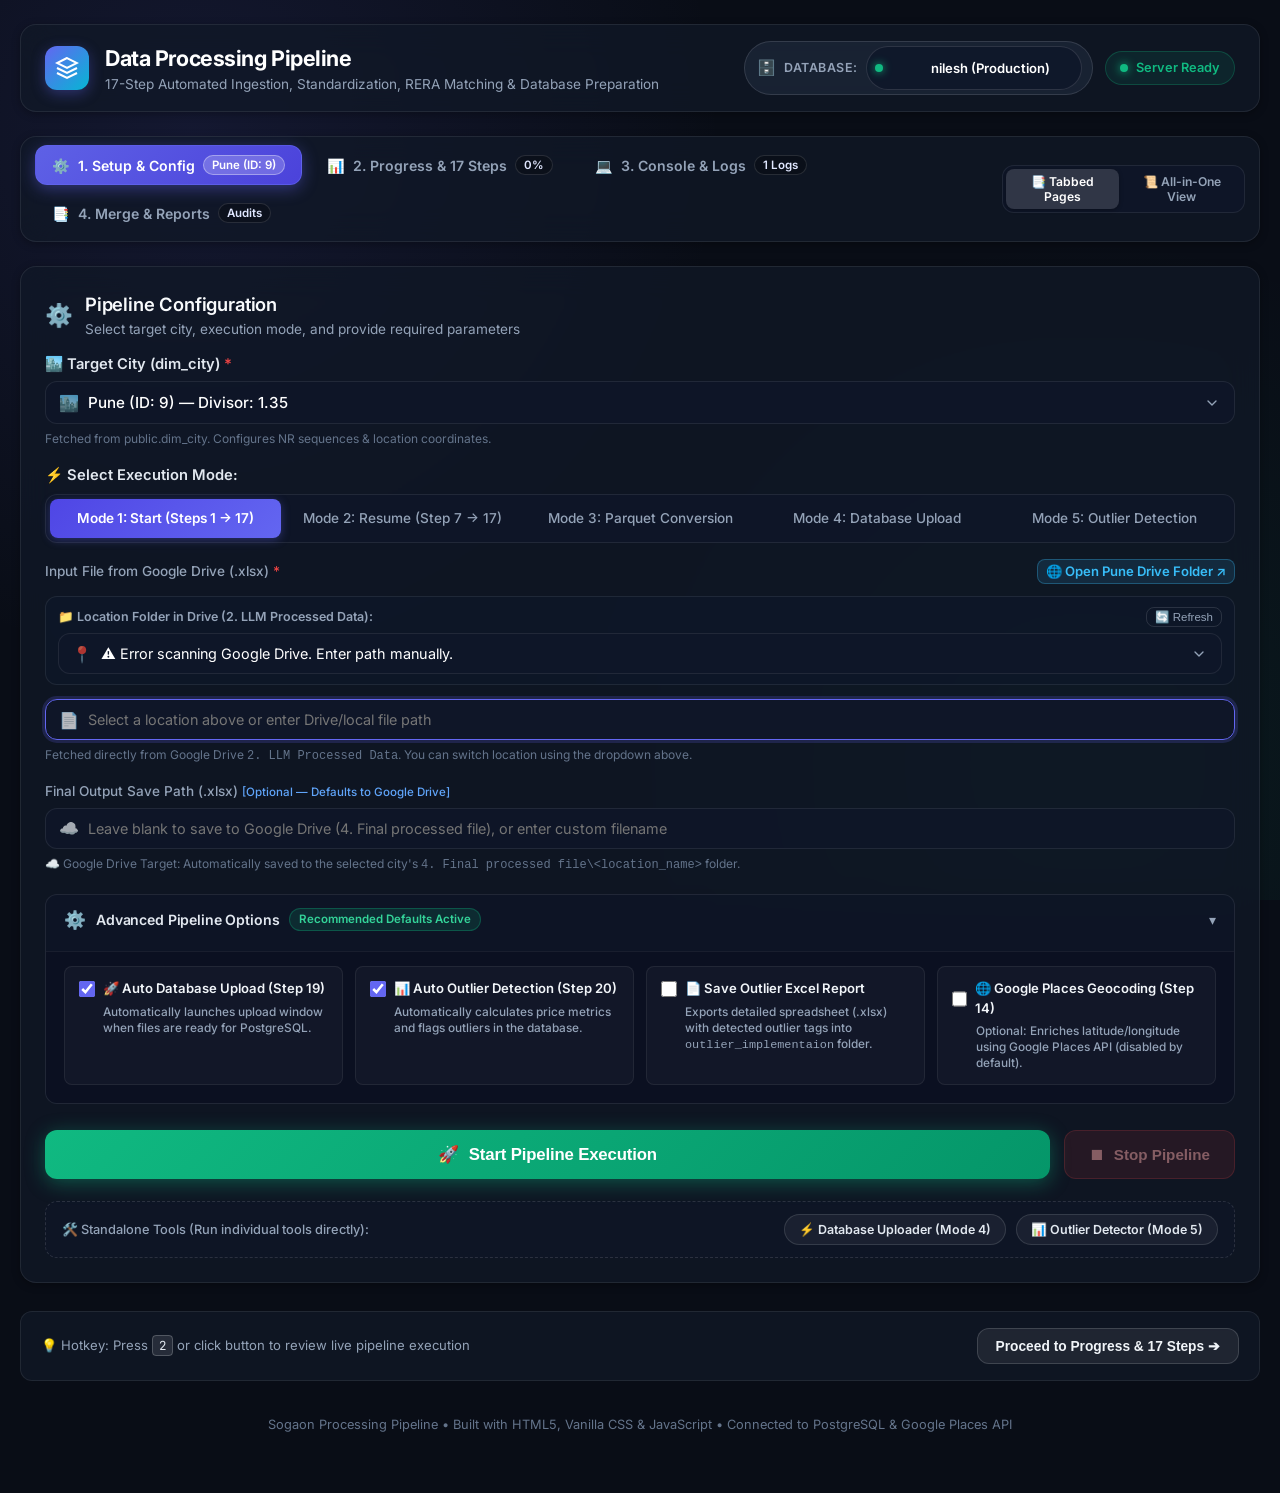
==== commit 244e5278: "Merge branch 'origin/development' into feature/abudhabi-data-processing" ====
--- a/Processing/web/index.html
+++ b/Processing/web/index.html
@@ -110,19 +110,21 @@
           <!-- 1. TARGET CITY (AT THE VERY TOP) -->
           <div class="form-group full-width" id="target-city-group">
             <div class="label-with-badge">
-              <label for="city-id" style="font-weight: 600; color: #e2e8f0; font-size: 0.92rem;">🏙️ Target City (dim_city) <span class="req">*</span></label>
+              <label for="city-id" style="font-weight: 600; color: #e2e8f0; font-size: 0.92rem;">🏙️ Target City
+                (dim_city) <span class="req">*</span></label>
               <span class="badge-autodetect hidden" id="city-detect-badge">✨ Auto-detected</span>
             </div>
             <div class="input-with-icon">
               <span class="input-icon">🏙️</span>
               <select id="city-id" required style="font-size: 0.95rem; font-weight: 500;">
-                <optgroup label="Supported Cities (Google Drive & Custom Divisors)">
+                <optgroup label="Supported Cities (Workflows, Google Drive & Custom Divisors)">
                   <option value="9" selected>Pune (ID: 9) — Divisor: 1.35</option>
                   <option value="8">Mumbai (ID: 8) — Divisor: 1.45</option>
                   <option value="12">Thane (ID: 12) — Divisor: 1.40</option>
+                  <option value="15">Dubai (ID: 15) — DLD 2-Step Workflow</option>
+                  <option value="1">Abu Dhabi (ID: 1) — ADREC Workflow</option>
                 </optgroup>
                 <optgroup label="Other Database Cities (dim_city)">
-                  <option value="15">Dubai (ID: 15)</option>
                   <option value="2">Ahmedabad (ID: 2)</option>
                   <option value="3">Banglore (ID: 3)</option>
                   <option value="6">Hyderabad (ID: 6)</option>
@@ -131,16 +133,17 @@
                   <option value="10">Rangareddy (ID: 10)</option>
                   <option value="11">Sangareddy (ID: 11)</option>
                   <option value="13">Yadadri_Bhuvanagiri (ID: 13)</option>
-                  <option value="1">Abu_Dhabi (ID: 1)</option>
                 </optgroup>
               </select>
             </div>
-            <small class="form-hint">Fetched from public.dim_city. Configures NR sequences & location coordinates.</small>
+            <small class="form-hint">Fetched from public.dim_city. Configures NR sequences & location
+              coordinates.</small>
           </div>
 
           <!-- 2. MODE OPTIONS (BELOW TARGET CITY) -->
           <div class="form-group full-width" id="mode-selection-group">
-            <label style="font-weight: 600; color: #e2e8f0; font-size: 0.92rem; margin-bottom: 2px;">⚡ Select Execution Mode:</label>
+            <label style="font-weight: 600; color: #e2e8f0; font-size: 0.92rem; margin-bottom: 2px;">⚡ Select Execution
+              Mode:</label>
             <div class="mode-switch-group" style="width: 100%; display: flex; flex-wrap: wrap;">
               <label class="mode-pill active" id="mode1-label" style="flex: 1 1 180px; text-align: center; justify-content: center;">
                 <input type="radio" name="pipeline-mode" value="1" checked id="mode1-radio">
@@ -287,13 +290,150 @@
             </div>
 
             <!-- Dubai Quick Parquet Mode Switch Banner -->
-            <div style="background: rgba(56, 189, 248, 0.1); border: 1px dashed rgba(56, 189, 248, 0.4); border-radius: var(--radius-sm); padding: 10px 14px; margin-top: 10px; display: flex; justify-content: space-between; align-items: center; flex-wrap: wrap; gap: 8px;">
+            <div
+              style="background: rgba(56, 189, 248, 0.1); border: 1px dashed rgba(56, 189, 248, 0.4); border-radius: var(--radius-sm); padding: 10px 14px; margin-top: 10px; display: flex; justify-content: space-between; align-items: center; flex-wrap: wrap; gap: 8px;">
               <span style="font-size: 0.8rem; color: #bae6fd;">
                 ⚡ Already have a processed Excel file in <code>2.Processed Files</code>? Convert directly to Parquet:
               </span>
-              <button type="button" id="btn-dubai-quick-parquet" style="background: linear-gradient(135deg, #0284c7, #0369a1); border: none; color: #fff; font-size: 0.78rem; font-weight: 600; padding: 5px 12px; border-radius: 4px; cursor: pointer;">
+              <button type="button" id="btn-dubai-quick-parquet"
+                style="background: linear-gradient(135deg, #0284c7, #0369a1); border: none; color: #fff; font-size: 0.78rem; font-weight: 600; padding: 5px 12px; border-radius: 4px; cursor: pointer;">
                 ⚡ Switch to Mode 3: Parquet Conversion
               </button>
+            </div>
+          </div>
+
+          <!-- ABU DHABI WORKFLOW CARD (Visible when Abu Dhabi [ID: 1] is selected) -->
+          <div class="form-group full-width hidden" id="abu-dhabi-workflow-card"
+            style="background: rgba(16, 185, 129, 0.08); border: 1px solid rgba(16, 185, 129, 0.35); border-radius: var(--radius-md); padding: 18px 20px;">
+            <!-- Abu Dhabi Header -->
+            <div
+              style="display: flex; justify-content: space-between; align-items: center; flex-wrap: wrap; gap: 12px; margin-bottom: 16px;">
+              <div>
+                <h3
+                  style="font-size: 1.08rem; font-weight: 700; color: #34d399; display: flex; align-items: center; gap: 8px; margin-bottom: 4px;">
+                  <span>🕌</span> Abu Dhabi Real Estate (ADREC) Workflow
+                </h3>
+                <p style="font-size: 0.84rem; color: #94a3b8; line-height: 1.45; margin: 0;">
+                  Automates transaction scraping from the ADREC open portal, uploads directly to Google Drive, and
+                  enables Drive dataset selection for processing.
+                </p>
+              </div>
+              <div style="display: flex; gap: 10px; flex-wrap: wrap; align-items: center;">
+                <a href="https://drive.google.com/drive/folders/1F5Wau7ePRd90JI2nKaUDqa6kJLiWvqjG?usp=drive_link"
+                  target="_blank" class="drive-external-link"
+                  style="font-size: 0.8rem; padding: 7px 14px; background: rgba(16, 185, 129, 0.18); border: 1px solid rgba(52, 211, 153, 0.4); color: #6ee7b7; border-radius: 6px; text-decoration: none; display: inline-flex; align-items: center; gap: 6px; font-weight: 500;"
+                  title="Open Raw Data Google Drive Folder">
+                  📥 Raw Data Folder ↗
+                </a>
+                <a href="https://drive.google.com/drive/folders/126uTbJ8Sp4mHUuhgR6Q18W6k6qtgEu0s?usp=drive_link"
+                  target="_blank" class="drive-external-link"
+                  style="font-size: 0.8rem; padding: 7px 14px; background: rgba(56, 189, 248, 0.18); border: 1px solid rgba(56, 189, 248, 0.4); color: #7dd3fc; border-radius: 6px; text-decoration: none; display: inline-flex; align-items: center; gap: 6px; font-weight: 500;"
+                  title="Open Processed Data Google Drive Folder">
+                  📁 Processed Data Folder ↗
+                </a>
+              </div>
+            </div>
+
+            <!-- Abu Dhabi 2-Step Execution Options -->
+            <div
+              style="display: grid; grid-template-columns: repeat(auto-fit, minmax(320px, 1fr)); gap: 16px; margin-bottom: 14px;">
+              <!-- Step 1 Config Box -->
+              <div
+                style="background: rgba(15, 23, 42, 0.7); border: 1px solid rgba(52, 211, 153, 0.25); border-radius: var(--radius-sm); padding: 16px; display: flex; flex-direction: column; justify-content: space-between;">
+                <div>
+                  <div style="display: flex; justify-content: space-between; align-items: center; margin-bottom: 12px;">
+                    <span style="font-weight: 600; color: #d1fae5; font-size: 0.92rem;">📥 Step 1: Scraping (adrec_downloader.py)</span>
+                    <label class="checkbox-pill" style="padding: 3px 10px; font-size: 0.78rem;">
+                      <input type="checkbox" id="ad-run-scraping" checked>
+                      <span>Enable</span>
+                    </label>
+                  </div>
+                  <div style="display: grid; grid-template-columns: 1fr 1fr; gap: 10px;">
+                    <div>
+                      <label style="font-size: 0.78rem; color: #94a3b8; margin-bottom: 4px; display: block;">From Date:</label>
+                      <input type="text" id="ad-from-date" placeholder="YYYY-MM-DD"
+                        style="padding: 9px 12px; font-size: 0.85rem; background: rgba(30, 41, 59, 0.9); border: 1px solid #334155; border-radius: 6px; color: #fff; width: 100%;">
+                      <small style="font-size: 0.7rem; color: #34d399; margin-top: 3px; display: block;">Manual entry (DB auto-detect)</small>
+                    </div>
+                    <div>
+                      <label style="font-size: 0.78rem; color: #94a3b8; margin-bottom: 4px; display: block;">To Date:</label>
+                      <input type="text" id="ad-to-date" placeholder="YYYY-MM-DD"
+                        style="padding: 9px 12px; font-size: 0.85rem; background: rgba(30, 41, 59, 0.9); border: 1px solid #334155; border-radius: 6px; color: #fff; width: 100%;">
+                      <small style="font-size: 0.7rem; color: #94a3b8; margin-top: 3px; display: block;">Defaults to Yesterday</small>
+                    </div>
+                  </div>
+                </div>
+                <div
+                  style="display: flex; justify-content: space-between; align-items: center; margin-top: 14px; padding-top: 12px; border-top: 1px solid rgba(255, 255, 255, 0.05); flex-wrap: wrap; gap: 8px;">
+                  <small style="font-size: 0.75rem; color: #64748b;">
+                    Uploads raw CSV directly to Google Drive
+                  </small>
+                  <label class="checkbox-pill" style="padding: 3px 10px; font-size: 0.74rem;"
+                    title="Run Chrome in headless background mode">
+                    <input type="checkbox" id="ad-headless" checked>
+                    <span>🕶️ Headless Chrome</span>
+                  </label>
+                </div>
+              </div>
+
+              <!-- Step 2 Config Box (File Selection from Google Drive) -->
+              <div
+                style="background: rgba(15, 23, 42, 0.7); border: 1px solid rgba(52, 211, 153, 0.25); border-radius: var(--radius-sm); padding: 16px; display: flex; flex-direction: column; justify-content: space-between;">
+                <div>
+                  <div style="display: flex; justify-content: space-between; align-items: center; margin-bottom: 12px;">
+                    <span style="font-weight: 600; color: #d1fae5; font-size: 0.92rem;">📁 Step 2: Google Drive File Selection</span>
+                    <button type="button" id="btn-refresh-ad-files" title="Refresh files from Google Drive folder"
+                      style="background: rgba(52, 211, 153, 0.15); border: 1px solid rgba(52, 211, 153, 0.3); color: #6ee7b7; font-size: 0.75rem; padding: 3px 10px; border-radius: 4px; cursor: pointer; display: flex; align-items: center; gap: 4px;">
+                      🔄 Refresh Files
+                    </button>
+                  </div>
+                  <div>
+                    <label style="font-size: 0.78rem; color: #94a3b8; margin-bottom: 4px; display: block;">Select File from Google Drive:</label>
+                    <select id="ad-drive-file-select"
+                      style="padding: 9px 12px; font-size: 0.85rem; background: rgba(30, 41, 59, 0.9); border: 1px solid #334155; border-radius: 6px; color: #fff; width: 100%; margin-bottom: 8px;">
+                      <option value="">[Auto: Latest uploaded file in Google Drive]</option>
+                    </select>
+                  </div>
+                  <div>
+                    <label style="font-size: 0.78rem; color: #94a3b8; margin-bottom: 4px; display: block;">Selected CSV Input File:</label>
+                    <input type="text" id="ad-custom-csv" placeholder="[Auto: latest file in Google Drive folder]"
+                      style="padding: 9px 12px; font-size: 0.85rem; background: rgba(30, 41, 59, 0.9); border: 1px solid #334155; border-radius: 6px; color: #fff; width: 100%;">
+                  </div>
+                </div>
+                <div id="ad-file-info-badge"
+                  style="margin-top: 14px; padding-top: 12px; border-top: 1px solid rgba(255, 255, 255, 0.05); font-size: 0.74rem; color: #6ee7b7; display: flex; justify-content: space-between; align-items: center; flex-wrap: wrap; gap: 6px;">
+                  <span id="ad-file-info-text">Raw Data Folder: 1F5Wau7ePRd90JI2nKaUDqa6kJLiWvqjG</span>
+                  <a id="ad-file-view-link"
+                    href="https://drive.google.com/drive/folders/1F5Wau7ePRd90JI2nKaUDqa6kJLiWvqjG?usp=drive_link"
+                    target="_blank" style="color: #34d399; text-decoration: underline; font-size: 0.74rem;">View Raw Data on Drive ↗</a>
+                </div>
+              </div>
+            </div>
+
+            <!-- Abu Dhabi Quick Action Buttons inside card -->
+            <div
+              style="background: rgba(16, 185, 129, 0.08); border: 1px dashed rgba(52, 211, 153, 0.35); border-radius: var(--radius-sm); padding: 12px 18px; margin-top: 12px; display: flex; justify-content: space-between; align-items: center; flex-wrap: wrap; gap: 12px; width: 100%;">
+              <div style="display: flex; align-items: center; gap: 8px;">
+                <span style="font-size: 0.85rem; color: #a7f3d0; font-weight: 600;">
+                  ⚡ Quick Trigger:
+                </span>
+                <span style="font-size: 0.78rem; color: #6ee7b7;">
+                  Select an existing file from Drive or run full download + processing pipeline:
+                </span>
+              </div>
+              <div style="display: flex; gap: 10px; flex-wrap: wrap;">
+                <button type="button" id="btn-ad-quick-download"
+                  style="background: linear-gradient(135deg, #059669, #047857); border: 1px solid rgba(52, 211, 153, 0.4); color: #fff; font-size: 0.82rem; font-weight: 600; padding: 8px 18px; border-radius: 6px; cursor: pointer; display: flex; align-items: center; gap: 8px; transition: transform 0.15s ease;"
+                  title="Run end-to-end: Download from ADREC and process steps 2 to 13">
+                  <span>📥</span> Download & Process (Step 1 → 13)
+                </button>
+                <button type="button" id="btn-ad-quick-step2"
+                  style="background: linear-gradient(135deg, #0284c7, #0369a1); border: 1px solid rgba(56, 189, 248, 0.4); color: #fff; font-size: 0.82rem; font-weight: 600; padding: 8px 18px; border-radius: 6px; cursor: pointer; display: flex; align-items: center; gap: 8px; transition: transform 0.15s ease;"
+                  title="Directly process the selected Google Drive file without scraping">
+                  <span>⚡</span> Process Selected File Only (Step 2 → 13)
+                </button>
+                <button type="button" id="btn-ad-run-processing" style="display: none;"></button>
+              </div>
             </div>
           </div>
 
@@ -451,8 +591,11 @@
               <div class="label-with-badge"
                 style="display: flex; justify-content: space-between; align-items: center; flex-wrap: wrap; gap: 8px;">
                 <div style="display: flex; align-items: center; gap: 8px;">
-                  <label style="color: #e2e8f0; font-weight: 600; font-size: 0.92rem; margin: 0;">📍 Select Location(s) to Process:</label>
-                  <span style="font-size: 0.72rem; color: #38bdf8; background: rgba(56, 189, 248, 0.12); padding: 2px 8px; border-radius: 999px; border: 1px solid rgba(56, 189, 248, 0.25);">✨ Multi-Select Enabled</span>
+                  <label style="color: #e2e8f0; font-weight: 600; font-size: 0.92rem; margin: 0;">📍 Select Location(s)
+                    to Process:</label>
+                  <span
+                    style="font-size: 0.72rem; color: #38bdf8; background: rgba(56, 189, 248, 0.12); padding: 2px 8px; border-radius: 999px; border: 1px solid rgba(56, 189, 248, 0.25);">✨
+                    Multi-Select Enabled</span>
                 </div>
                 <label class="checkbox-pill">
                   <input type="checkbox" id="mode5-all-locations" checked>
@@ -471,7 +614,8 @@
               <!-- Quick Clickable Location Chips -->
               <div id="outlier-chips-wrapper" style="margin-top: 2px;">
                 <div style="display: flex; justify-content: space-between; align-items: center; margin-bottom: 6px;">
-                  <span style="font-size: 0.76rem; color: #94a3b8; font-weight: 500;">⚡ Quick-Select Location(s) (Click to toggle multiple):</span>
+                  <span style="font-size: 0.76rem; color: #94a3b8; font-weight: 500;">⚡ Quick-Select Location(s) (Click
+                    to toggle multiple):</span>
                   <button type="button" class="picker-refresh-btn" id="btn-refresh-outlier-locs"
                     title="Refresh locations from Google Drive folders" style="font-size: 0.72rem; padding: 2px 8px;">🔄
                     Refresh Locations</button>
@@ -487,7 +631,8 @@
                   placeholder="e.g. Borivali, Kandivali, Malad (click chips to multi-select or type comma-separated)" disabled
                   style="padding: 9px 14px;">
               </div>
-              <small class="form-hint" style="color: #94a3b8;">Click one or more location chips above to multi-select, type comma-separated locations, or leave 'ALL' checked for the entire city.</small>
+              <small class="form-hint" style="color: #94a3b8;">Click one or more location chips above to multi-select,
+                type comma-separated locations, or leave 'ALL' checked for the entire city.</small>
             </div>
           </div>
 
@@ -544,7 +689,8 @@
                     <input type="checkbox" id="save-outlier-report">
                     <span class="adv-card-title">📄 Save Outlier Excel Report</span>
                   </div>
-                  <span class="adv-card-desc">Exports detailed spreadsheet (.xlsx) with detected outlier tags into <code>outlier_implementaion</code> folder.</span>
+                  <span class="adv-card-desc">Exports detailed spreadsheet (.xlsx) with detected outlier tags into
+                    <code>outlier_implementaion</code> folder.</span>
                 </label>
 
                 <!-- Option 4: Step 14 Geocoding -->
@@ -725,29 +871,38 @@
           </div>
 
           <!-- Multi-File Selection List Container -->
-          <div id="step7-selected-files-container" class="selected-files-box" style="margin-top: 14px; background: rgba(15, 23, 42, 0.6); border: 1px solid rgba(251, 191, 36, 0.3); border-radius: var(--radius-sm); padding: 12px;">
+          <div id="step7-selected-files-container" class="selected-files-box"
+            style="margin-top: 14px; background: rgba(15, 23, 42, 0.6); border: 1px solid rgba(251, 191, 36, 0.3); border-radius: var(--radius-sm); padding: 12px;">
             <div style="display: flex; justify-content: space-between; align-items: center; margin-bottom: 8px;">
-              <span style="font-size: 0.84rem; font-weight: 600; color: #fbbf24; display: flex; align-items: center; gap: 6px;">
+              <span
+                style="font-size: 0.84rem; font-weight: 600; color: #fbbf24; display: flex; align-items: center; gap: 6px;">
                 📚 Selected Files for Step 7 Merge & Processing:
-                <span id="step7-files-count-badge" class="badge-count" style="background: rgba(251, 191, 36, 0.2); color: #fbbf24; border: 1px solid rgba(251, 191, 36, 0.4); padding: 2px 8px; border-radius: 12px; font-size: 0.75rem;">0 Files</span>
+                <span id="step7-files-count-badge" class="badge-count"
+                  style="background: rgba(251, 191, 36, 0.2); color: #fbbf24; border: 1px solid rgba(251, 191, 36, 0.4); padding: 2px 8px; border-radius: 12px; font-size: 0.75rem;">0
+                  Files</span>
               </span>
               <div style="display: flex; gap: 8px;">
-                <button type="button" id="btn-step7-select-all" class="btn-xs" style="background: rgba(99, 102, 241, 0.2); color: #818cf8; border: 1px solid rgba(99, 102, 241, 0.4); font-size: 0.72rem; padding: 3px 8px; border-radius: 4px; cursor: pointer;" title="Select files from all scanned location folders">
+                <button type="button" id="btn-step7-select-all" class="btn-xs"
+                  style="background: rgba(99, 102, 241, 0.2); color: #818cf8; border: 1px solid rgba(99, 102, 241, 0.4); font-size: 0.72rem; padding: 3px 8px; border-radius: 4px; cursor: pointer;"
+                  title="Select files from all scanned location folders">
                   + Select All Folders
                 </button>
-                <button type="button" id="btn-step7-clear-all" class="btn-xs" style="background: rgba(239, 68, 68, 0.15); color: #f87171; border: 1px solid rgba(239, 68, 68, 0.3); font-size: 0.72rem; padding: 3px 8px; border-radius: 4px; cursor: pointer;">
+                <button type="button" id="btn-step7-clear-all" class="btn-xs"
+                  style="background: rgba(239, 68, 68, 0.15); color: #f87171; border: 1px solid rgba(239, 68, 68, 0.3); font-size: 0.72rem; padding: 3px 8px; border-radius: 4px; cursor: pointer;">
                   ✕ Clear All
                 </button>
               </div>
             </div>
-            <div id="step7-selected-files-list" style="display: flex; flex-wrap: wrap; gap: 6px; max-height: 120px; overflow-y: auto; padding: 4px 0;">
+            <div id="step7-selected-files-list"
+              style="display: flex; flex-wrap: wrap; gap: 6px; max-height: 120px; overflow-y: auto; padding: 4px 0;">
               <!-- Dynamic File Tags -->
             </div>
           </div>
 
           <!-- File path input & Resume button -->
           <div class="pause-input-row" style="margin-top: 12px;">
-            <input type="text" id="resume-file-path" placeholder="Path(s) to manual corrected file(s) - comma separated if multiple">
+            <input type="text" id="resume-file-path"
+              placeholder="Path(s) to manual corrected file(s) - comma separated if multiple">
             <button type="button" id="btn-resume" class="btn btn-primary">
               <span class="btn-icon">▶</span>
               <span class="btn-text">Resume (Steps 7 → 17)</span>
@@ -755,20 +910,26 @@
           </div>
 
           <!-- Step 7 Multi-File Merge Status & Report Panel -->
-          <div id="step7-merge-report-card" class="merge-report-card hidden" style="margin-top: 14px; background: rgba(30, 41, 59, 0.7); border: 1px solid rgba(56, 189, 248, 0.3); border-radius: var(--radius-sm); padding: 14px;">
-            <div style="display: flex; justify-content: space-between; align-items: center; margin-bottom: 10px; border-bottom: 1px solid rgba(255,255,255,0.08); padding-bottom: 8px;">
-              <span style="font-weight: 600; font-size: 0.9rem; color: #38bdf8; display: flex; align-items: center; gap: 6px;">
+          <div id="step7-merge-report-card" class="merge-report-card hidden"
+            style="margin-top: 14px; background: rgba(30, 41, 59, 0.7); border: 1px solid rgba(56, 189, 248, 0.3); border-radius: var(--radius-sm); padding: 14px;">
+            <div
+              style="display: flex; justify-content: space-between; align-items: center; margin-bottom: 10px; border-bottom: 1px solid rgba(255,255,255,0.08); padding-bottom: 8px;">
+              <span
+                style="font-weight: 600; font-size: 0.9rem; color: #38bdf8; display: flex; align-items: center; gap: 6px;">
                 📊 Step 7 Merge Report & Column Verification
               </span>
-              <span id="step7-merge-status-badge" style="font-size: 0.78rem; font-weight: 600; padding: 4px 10px; border-radius: 9999px;">
+              <span id="step7-merge-status-badge"
+                style="font-size: 0.78rem; font-weight: 600; padding: 4px 10px; border-radius: 9999px;">
                 <!-- Status pill -->
               </span>
             </div>
-            <div id="step7-merge-status-message" style="font-size: 0.82rem; color: #cbd5e1; margin-bottom: 10px; line-height: 1.4;">
+            <div id="step7-merge-status-message"
+              style="font-size: 0.82rem; color: #cbd5e1; margin-bottom: 10px; line-height: 1.4;">
               <!-- Overall status message -->
             </div>
             <div style="overflow-x: auto;">
-              <table id="step7-merge-report-table" class="report-table" style="width: 100%; border-collapse: collapse; font-size: 0.8rem; text-align: left;">
+              <table id="step7-merge-report-table" class="report-table"
+                style="width: 100%; border-collapse: collapse; font-size: 0.8rem; text-align: left;">
                 <thead>
                   <tr style="background: rgba(15, 23, 42, 0.8); color: #94a3b8; border-bottom: 1px solid #334155;">
                     <th style="padding: 6px 8px;">#</th>
--- a/Processing/web/style.css
+++ b/Processing/web/style.css
@@ -514,7 +514,9 @@
 .form-actions {
   display: flex;
   gap: 14px;
-  margin-top: 8px;
+  margin-top: 10px;
+  width: 100%;
+  align-items: stretch;
 }
 
 .btn {
@@ -544,7 +546,10 @@
 }
 
 .btn-run-large {
-  font-size: 1.02rem;
+  flex: 1 1 auto;
+  width: 100%;
+  justify-content: center;
+  font-size: 1.05rem;
   font-weight: 700;
   padding: 14px 30px;
   letter-spacing: -0.01em;
@@ -555,6 +560,11 @@
 .btn-run-large:hover:not(:disabled) {
   transform: translateY(-2px);
   box-shadow: 0 8px 26px rgba(16, 185, 129, 0.55);
+}
+
+.form-actions .btn-danger {
+  flex: 0 0 auto;
+  min-width: 160px;
 }
 
 .checkbox-pill {
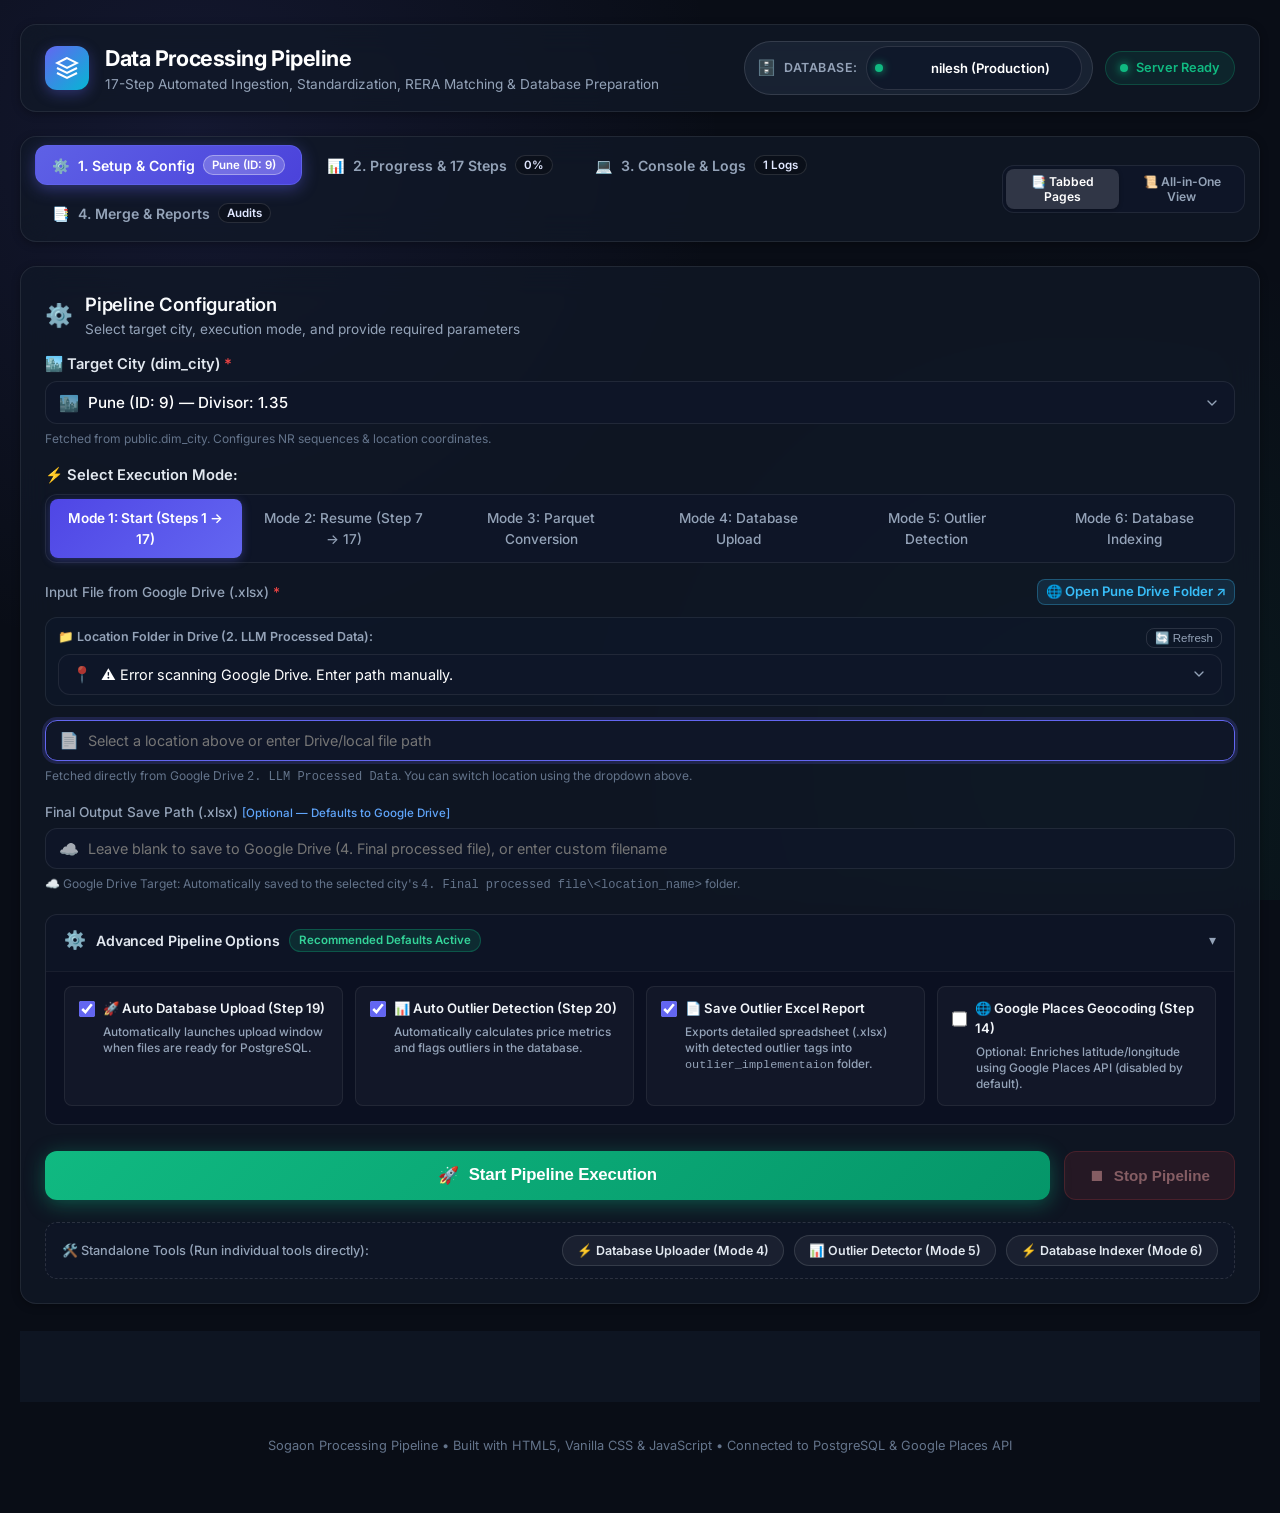
==== commit 8dec267b: "old functionality code (html,java script css)" ====
--- a/Processing/web/index.html
+++ b/Processing/web/index.html
@@ -165,6 +165,10 @@
                 <input type="radio" name="pipeline-mode" value="5" id="mode5-radio">
                 <span>Mode 5: Outlier Detection</span>
               </label>
+              <label class="mode-pill" id="mode6-label" style="flex: 1 1 180px; text-align: center; justify-content: center;">
+                <input type="radio" name="pipeline-mode" value="6" id="mode6-radio">
+                <span>Mode 6: Database Indexing</span>
+              </label>
             </div>
           </div>
 
@@ -264,16 +268,32 @@
                 <div style="display: flex; justify-content: space-between; align-items: center; margin-bottom: 10px;">
                   <span style="font-weight: 600; color: #e0f2fe; font-size: 0.9rem;">⚙️ Step 2: Processing
                     (dld_pipeline.py)</span>
-                  <label class="checkbox-pill" style="padding: 2px 8px; font-size: 0.75rem;">
-                    <input type="checkbox" id="dubai-run-processing" checked>
-                    <span>Enable</span>
-                  </label>
+                  <div style="display: flex; align-items: center; gap: 8px;">
+                    <button type="button" id="btn-refresh-dubai-files" title="Refresh files from 1. Download Files(Row) & local downloads"
+                      style="background: rgba(56, 189, 248, 0.15); border: 1px solid rgba(56, 189, 248, 0.3); color: #38bdf8; font-size: 0.75rem; padding: 2px 8px; border-radius: 4px; cursor: pointer; display: flex; align-items: center; gap: 4px;">
+                      🔄 Refresh Files
+                    </button>
+                    <label class="checkbox-pill" style="padding: 2px 8px; font-size: 0.75rem;">
+                      <input type="checkbox" id="dubai-run-processing" checked>
+                      <span>Enable</span>
+                    </label>
+                  </div>
+                </div>
+                <div style="margin-bottom: 8px;">
+                  <label style="font-size: 0.78rem; color: #94a3b8; margin-bottom: 4px; display: block;">Select Raw Scraped File to Process:</label>
+                  <select id="dubai-drive-file-select"
+                    style="padding: 8px 10px; font-size: 0.84rem; background: rgba(30, 41, 59, 0.9); border: 1px solid #334155; border-radius: 4px; color: #fff; width: 100%;">
+                    <option value="">[Auto: latest file in 1. Download Files(Row)]</option>
+                  </select>
                 </div>
                 <div>
-                  <label style="font-size: 0.78rem; color: #94a3b8; margin-bottom: 4px; display: block;">Raw CSV Input
-                    File:</label>
+                  <label style="font-size: 0.78rem; color: #94a3b8; margin-bottom: 4px; display: block;">Raw CSV Input File (or manual path):</label>
                   <input type="text" id="dubai-custom-csv" placeholder="[Auto: latest file in 1. Download Files(Row)]"
                     style="padding: 8px 10px; font-size: 0.84rem; background: rgba(30, 41, 59, 0.9); border: 1px solid #334155; border-radius: 4px; color: #fff; width: 100%;">
+                </div>
+                <div id="dubai-file-info-badge"
+                  style="margin-top: 6px; font-size: 0.74rem; color: #38bdf8; display: flex; justify-content: space-between; align-items: center; flex-wrap: wrap; gap: 6px;">
+                  <span id="dubai-file-info-text">Folder: 1. Download Files(Row)</span>
                 </div>
                 <div
                   style="display: flex; justify-content: space-between; align-items: center; margin-top: 8px; flex-wrap: wrap; gap: 6px;">
@@ -319,17 +339,17 @@
                 </p>
               </div>
               <div style="display: flex; gap: 10px; flex-wrap: wrap; align-items: center;">
-                <a href="https://drive.google.com/drive/folders/1F5Wau7ePRd90JI2nKaUDqa6kJLiWvqjG?usp=drive_link"
+                <a href="https://drive.google.com/drive/folders/1PsPVRqvhnJJSBPpyu6FvNgrblVTRMcSB?usp=drive_link"
                   target="_blank" class="drive-external-link"
                   style="font-size: 0.8rem; padding: 7px 14px; background: rgba(16, 185, 129, 0.18); border: 1px solid rgba(52, 211, 153, 0.4); color: #6ee7b7; border-radius: 6px; text-decoration: none; display: inline-flex; align-items: center; gap: 6px; font-weight: 500;"
-                  title="Open Raw Data Google Drive Folder">
-                  📥 Raw Data Folder ↗
+                  title="Open 1.Raw Google Drive Folder">
+                  📥 1.Raw Folder ↗
                 </a>
-                <a href="https://drive.google.com/drive/folders/126uTbJ8Sp4mHUuhgR6Q18W6k6qtgEu0s?usp=drive_link"
+                <a href="https://drive.google.com/drive/folders/186t_JOcO_VAFpImIk8bNE4fOE8u4gwlV?usp=drive_link"
                   target="_blank" class="drive-external-link"
                   style="font-size: 0.8rem; padding: 7px 14px; background: rgba(56, 189, 248, 0.18); border: 1px solid rgba(56, 189, 248, 0.4); color: #7dd3fc; border-radius: 6px; text-decoration: none; display: inline-flex; align-items: center; gap: 6px; font-weight: 500;"
-                  title="Open Processed Data Google Drive Folder">
-                  📁 Processed Data Folder ↗
+                  title="Open 2.Processed Google Drive Folder">
+                  📁 2.Processed Folder ↗
                 </a>
               </div>
             </div>
@@ -353,13 +373,13 @@
                       <label style="font-size: 0.78rem; color: #94a3b8; margin-bottom: 4px; display: block;">From Date:</label>
                       <input type="text" id="ad-from-date" placeholder="YYYY-MM-DD"
                         style="padding: 9px 12px; font-size: 0.85rem; background: rgba(30, 41, 59, 0.9); border: 1px solid #334155; border-radius: 6px; color: #fff; width: 100%;">
-                      <small style="font-size: 0.7rem; color: #34d399; margin-top: 3px; display: block;">Manual entry (DB auto-detect)</small>
+                      <small id="ad-from-date-hint" style="font-size: 0.7rem; color: #34d399; margin-top: 3px; display: block;">Auto-detected from DB</small>
                     </div>
                     <div>
                       <label style="font-size: 0.78rem; color: #94a3b8; margin-bottom: 4px; display: block;">To Date:</label>
                       <input type="text" id="ad-to-date" placeholder="YYYY-MM-DD"
                         style="padding: 9px 12px; font-size: 0.85rem; background: rgba(30, 41, 59, 0.9); border: 1px solid #334155; border-radius: 6px; color: #fff; width: 100%;">
-                      <small style="font-size: 0.7rem; color: #94a3b8; margin-top: 3px; display: block;">Defaults to Yesterday</small>
+                      <small id="ad-to-date-hint" style="font-size: 0.7rem; color: #94a3b8; margin-top: 3px; display: block;">Defaults to Yesterday</small>
                     </div>
                   </div>
                 </div>
@@ -368,11 +388,6 @@
                   <small style="font-size: 0.75rem; color: #64748b;">
                     Uploads raw CSV directly to Google Drive
                   </small>
-                  <label class="checkbox-pill" style="padding: 3px 10px; font-size: 0.74rem;"
-                    title="Run Chrome in headless background mode">
-                    <input type="checkbox" id="ad-headless" checked>
-                    <span>🕶️ Headless Chrome</span>
-                  </label>
                 </div>
               </div>
 
@@ -381,31 +396,37 @@
                 style="background: rgba(15, 23, 42, 0.7); border: 1px solid rgba(52, 211, 153, 0.25); border-radius: var(--radius-sm); padding: 16px; display: flex; flex-direction: column; justify-content: space-between;">
                 <div>
                   <div style="display: flex; justify-content: space-between; align-items: center; margin-bottom: 12px;">
-                    <span style="font-weight: 600; color: #d1fae5; font-size: 0.92rem;">📁 Step 2: Google Drive File Selection</span>
-                    <button type="button" id="btn-refresh-ad-files" title="Refresh files from Google Drive folder"
-                      style="background: rgba(52, 211, 153, 0.15); border: 1px solid rgba(52, 211, 153, 0.3); color: #6ee7b7; font-size: 0.75rem; padding: 3px 10px; border-radius: 4px; cursor: pointer; display: flex; align-items: center; gap: 4px;">
-                      🔄 Refresh Files
-                    </button>
+                    <span style="font-weight: 600; color: #d1fae5; font-size: 0.92rem;">⚙️ Step 2: Processing (adrec_pipeline.py)</span>
+                    <div style="display: flex; align-items: center; gap: 8px;">
+                      <button type="button" id="btn-refresh-ad-files" title="Refresh files from 1.Raw folder"
+                        style="background: rgba(52, 211, 153, 0.15); border: 1px solid rgba(52, 211, 153, 0.3); color: #6ee7b7; font-size: 0.75rem; padding: 3px 10px; border-radius: 4px; cursor: pointer; display: flex; align-items: center; gap: 4px;">
+                        🔄 Refresh Files
+                      </button>
+                      <label class="checkbox-pill" style="padding: 3px 10px; font-size: 0.78rem;">
+                        <input type="checkbox" id="ad-run-processing" checked>
+                        <span>Enable</span>
+                      </label>
+                    </div>
                   </div>
                   <div>
-                    <label style="font-size: 0.78rem; color: #94a3b8; margin-bottom: 4px; display: block;">Select File from Google Drive:</label>
+                    <label style="font-size: 0.78rem; color: #94a3b8; margin-bottom: 4px; display: block;">Select Raw Scraped File to Process:</label>
                     <select id="ad-drive-file-select"
                       style="padding: 9px 12px; font-size: 0.85rem; background: rgba(30, 41, 59, 0.9); border: 1px solid #334155; border-radius: 6px; color: #fff; width: 100%; margin-bottom: 8px;">
-                      <option value="">[Auto: Latest uploaded file in Google Drive]</option>
+                      <option value="">[Auto: Latest uploaded file in 1.Raw]</option>
                     </select>
                   </div>
                   <div>
-                    <label style="font-size: 0.78rem; color: #94a3b8; margin-bottom: 4px; display: block;">Selected CSV Input File:</label>
-                    <input type="text" id="ad-custom-csv" placeholder="[Auto: latest file in Google Drive folder]"
+                    <label style="font-size: 0.78rem; color: #94a3b8; margin-bottom: 4px; display: block;">Selected Raw CSV Input File:</label>
+                    <input type="text" id="ad-custom-csv" placeholder="[Auto: latest file in 1.Raw folder]"
                       style="padding: 9px 12px; font-size: 0.85rem; background: rgba(30, 41, 59, 0.9); border: 1px solid #334155; border-radius: 6px; color: #fff; width: 100%;">
                   </div>
                 </div>
                 <div id="ad-file-info-badge"
                   style="margin-top: 14px; padding-top: 12px; border-top: 1px solid rgba(255, 255, 255, 0.05); font-size: 0.74rem; color: #6ee7b7; display: flex; justify-content: space-between; align-items: center; flex-wrap: wrap; gap: 6px;">
-                  <span id="ad-file-info-text">Raw Data Folder: 1F5Wau7ePRd90JI2nKaUDqa6kJLiWvqjG</span>
+                  <span id="ad-file-info-text">1.Raw Folder: 1PsPVRqvhnJJSBPpyu6FvNgrblVTRMcSB</span>
                   <a id="ad-file-view-link"
-                    href="https://drive.google.com/drive/folders/1F5Wau7ePRd90JI2nKaUDqa6kJLiWvqjG?usp=drive_link"
-                    target="_blank" style="color: #34d399; text-decoration: underline; font-size: 0.74rem;">View Raw Data on Drive ↗</a>
+                    href="https://drive.google.com/drive/folders/1PsPVRqvhnJJSBPpyu6FvNgrblVTRMcSB?usp=drive_link"
+                    target="_blank" style="color: #34d399; text-decoration: underline; font-size: 0.74rem;">View 1.Raw on Drive ↗</a>
                 </div>
               </div>
             </div>
@@ -418,18 +439,18 @@
                   ⚡ Quick Trigger:
                 </span>
                 <span style="font-size: 0.78rem; color: #6ee7b7;">
-                  Select an existing file from Drive or run full download + processing pipeline:
+                  Download from ADREC, select raw file, or process directly:
                 </span>
               </div>
               <div style="display: flex; gap: 10px; flex-wrap: wrap;">
                 <button type="button" id="btn-ad-quick-download"
                   style="background: linear-gradient(135deg, #059669, #047857); border: 1px solid rgba(52, 211, 153, 0.4); color: #fff; font-size: 0.82rem; font-weight: 600; padding: 8px 18px; border-radius: 6px; cursor: pointer; display: flex; align-items: center; gap: 8px; transition: transform 0.15s ease;"
-                  title="Run end-to-end: Download from ADREC and process steps 2 to 13">
-                  <span>📥</span> Download & Process (Step 1 → 13)
+                  title="Run Step 1 only: Download raw transactions from ADREC into 1.Raw (without processing)">
+                  <span>📥</span> Download Only (Step 1)
                 </button>
                 <button type="button" id="btn-ad-quick-step2"
                   style="background: linear-gradient(135deg, #0284c7, #0369a1); border: 1px solid rgba(56, 189, 248, 0.4); color: #fff; font-size: 0.82rem; font-weight: 600; padding: 8px 18px; border-radius: 6px; cursor: pointer; display: flex; align-items: center; gap: 8px; transition: transform 0.15s ease;"
-                  title="Directly process the selected Google Drive file without scraping">
+                  title="Directly process the selected raw CSV file without scraping">
                   <span>⚡</span> Process Selected File Only (Step 2 → 13)
                 </button>
                 <button type="button" id="btn-ad-run-processing" style="display: none;"></button>
@@ -636,6 +657,67 @@
             </div>
           </div>
 
+          <!-- MODE 6 DATABASE INDEXING DEDICATED SECTION (Visible in Mode 6) -->
+          <div class="form-group full-width hidden" id="mode6-indexing-container"
+            style="background: rgba(14, 165, 233, 0.08); border: 1px solid rgba(14, 165, 233, 0.25); border-radius: var(--radius-md); padding: 16px 18px;">
+            <div style="margin-bottom: 12px; display: flex; justify-content: space-between; align-items: flex-start; flex-wrap: wrap; gap: 8px;">
+              <div>
+                <h3 style="font-size: 0.96rem; font-weight: 600; color: #38bdf8; margin-bottom: 4px;">
+                  ⚡ Mode 6: Production Database Indexing &amp; Optimization
+                </h3>
+                <p style="font-size: 0.8rem; color: #94a3b8; line-height: 1.4;">
+                  Applies Land Identification &amp; Sales Velocity production runbook indexes (5s &rarr; 5ms speedup). Safe concurrent execution with zero downtime.
+                </p>
+              </div>
+              <div style="display: flex; gap: 8px;">
+                <button type="button" id="btn-refresh-index-health" class="btn btn-secondary" style="padding: 6px 12px; font-size: 0.8rem;">
+                  🔄 Audit Status
+                </button>
+                <button type="button" id="btn-run-indexing-action" class="btn btn-primary" style="padding: 6px 16px; font-size: 0.8rem; background: #0284c7;">
+                  ⚡ Deploy Missing Indexes
+                </button>
+              </div>
+            </div>
+
+            <!-- Health Summary Stats -->
+            <div style="display: flex; gap: 10px; margin-bottom: 12px; flex-wrap: wrap;">
+              <div style="background: rgba(30, 41, 59, 0.7); border: 1px solid #334155; border-radius: 6px; padding: 6px 12px; font-size: 0.8rem;">
+                <span style="color: #94a3b8;">Active DB:</span> <strong style="color: #f8fafc;" id="idx-stat-db">-</strong>
+              </div>
+              <div style="background: rgba(30, 41, 59, 0.7); border: 1px solid #334155; border-radius: 6px; padding: 6px 12px; font-size: 0.8rem;">
+                <span style="color: #94a3b8;">Est. Rows:</span> <strong style="color: #38bdf8;" id="idx-stat-rows">-</strong>
+              </div>
+              <div style="background: rgba(30, 41, 59, 0.7); border: 1px solid #334155; border-radius: 6px; padding: 6px 12px; font-size: 0.8rem;">
+                <span style="color: #94a3b8;">Valid Indexes:</span> <strong style="color: #22c55e;" id="idx-stat-valid">-</strong>
+              </div>
+              <div style="background: rgba(30, 41, 59, 0.7); border: 1px solid #334155; border-radius: 6px; padding: 6px 12px; font-size: 0.8rem;">
+                <span style="color: #94a3b8;">Missing Indexes:</span> <strong style="color: #eab308;" id="idx-stat-missing">-</strong>
+              </div>
+            </div>
+
+            <!-- Index List Table -->
+            <div style="max-height: 260px; overflow-y: auto; border: 1px solid rgba(51, 65, 85, 0.7); border-radius: 6px;">
+              <table style="width: 100%; border-collapse: collapse; font-size: 0.78rem; text-align: left;">
+                <thead>
+                  <tr style="background: rgba(30, 41, 59, 0.9); color: #94a3b8; border-bottom: 1px solid #334155;">
+                    <th style="padding: 7px 10px;">Index Name</th>
+                    <th style="padding: 7px 10px;">Feature</th>
+                    <th style="padding: 7px 10px;">Type</th>
+                    <th style="padding: 7px 10px;">Size</th>
+                    <th style="padding: 7px 10px;">Status</th>
+                  </tr>
+                </thead>
+                <tbody id="idx-table-body">
+                  <tr>
+                    <td colspan="5" style="padding: 10px; text-align: center; color: #64748b;">
+                      Click "Audit Status" to inspect indexes on the active database...
+                    </td>
+                  </tr>
+                </tbody>
+              </table>
+            </div>
+          </div>
+
           <!-- Output Path (Optional) -->
           <div class="form-group full-width" id="output-path-group">
             <label for="output-path">Final Output Save Path (.xlsx) <span class="badge-optional"
@@ -686,7 +768,7 @@
                 <!-- Option 3: Export Outlier Excel Report -->
                 <label class="adv-card">
                   <div class="adv-card-header">
-                    <input type="checkbox" id="save-outlier-report">
+                    <input type="checkbox" id="save-outlier-report" checked>
                     <span class="adv-card-title">📄 Save Outlier Excel Report</span>
                   </div>
                   <span class="adv-card-desc">Exports detailed spreadsheet (.xlsx) with detected outlier tags into
@@ -729,6 +811,10 @@
               <button type="button" id="btn-run-outlier-manual" class="btn-tool-pill"
                 title="Run outlier detection on database directly">
                 📊 Outlier Detector (Mode 5)
+              </button>
+              <button type="button" id="btn-run-indexing-manual" class="btn-tool-pill"
+                title="Audit & deploy Land Identification and Sales Velocity production indexes">
+                ⚡ Database Indexer (Mode 6)
               </button>
             </div>
           </div>
